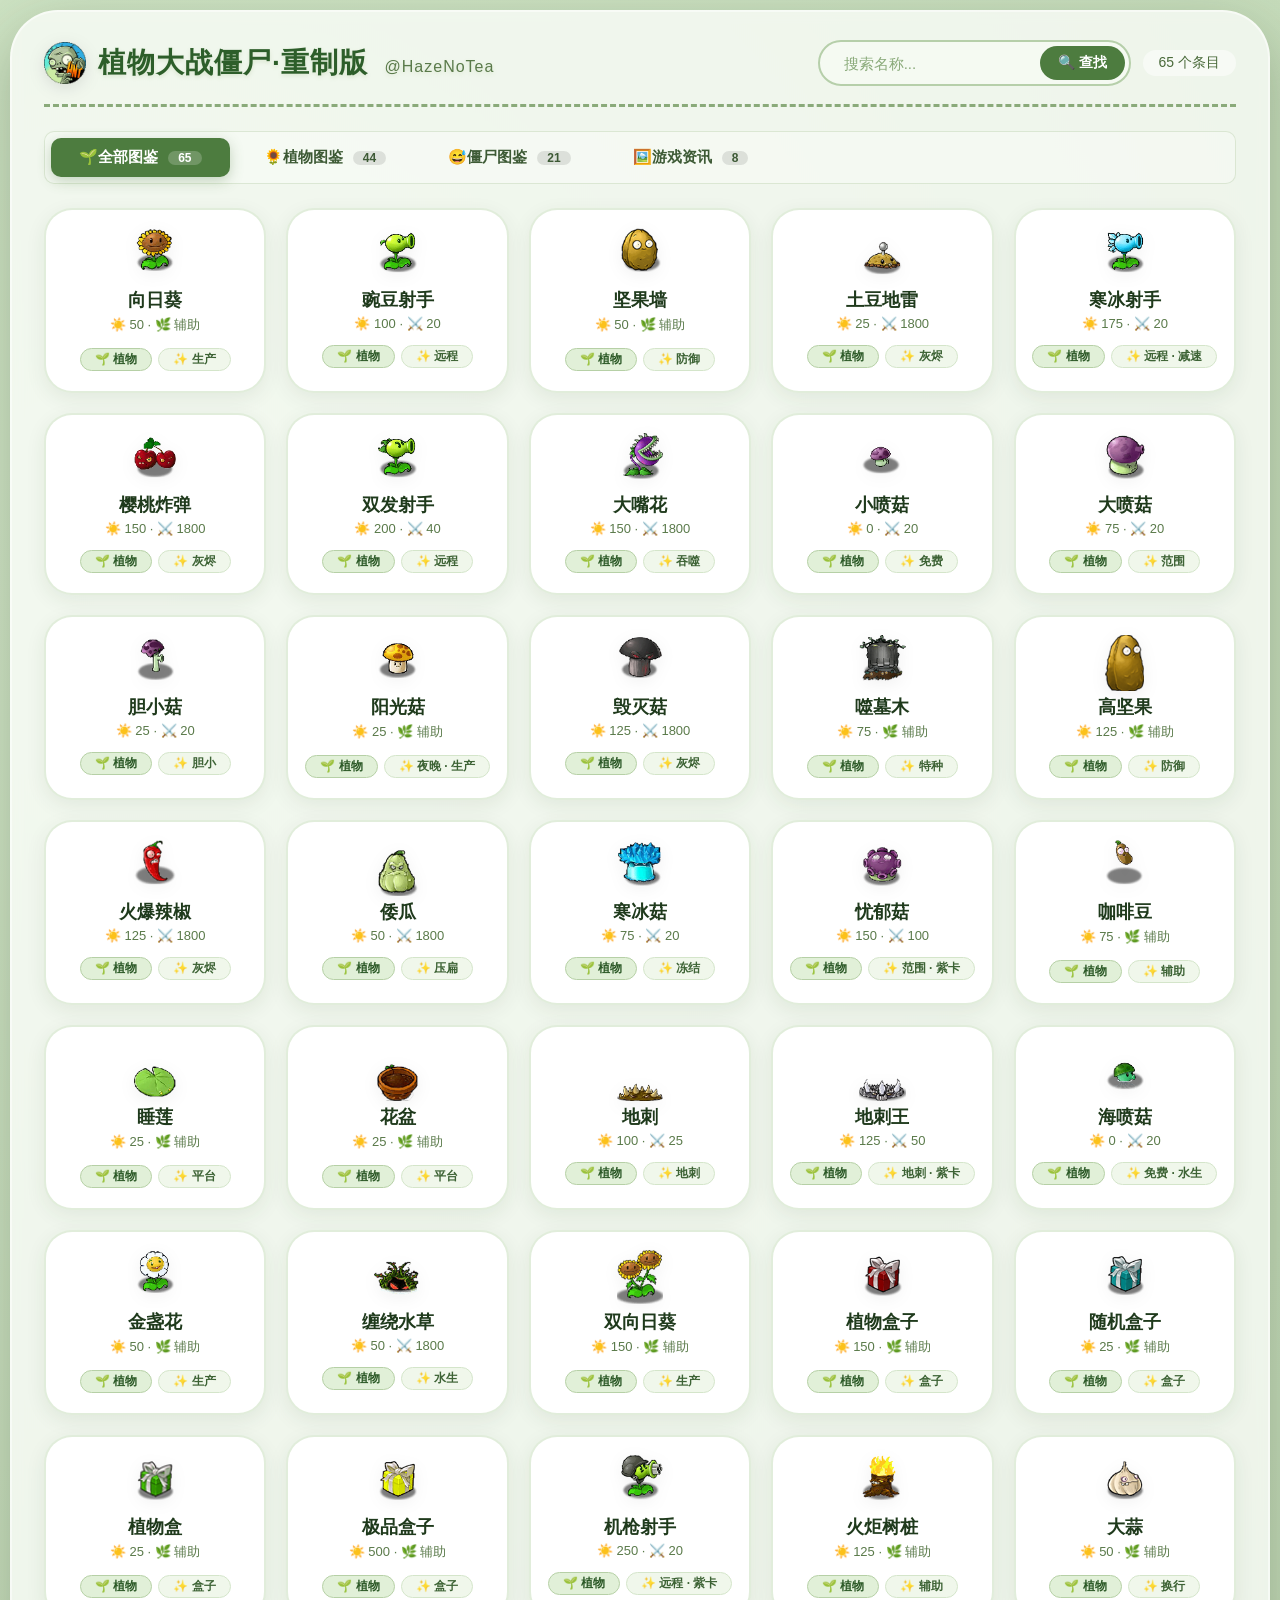
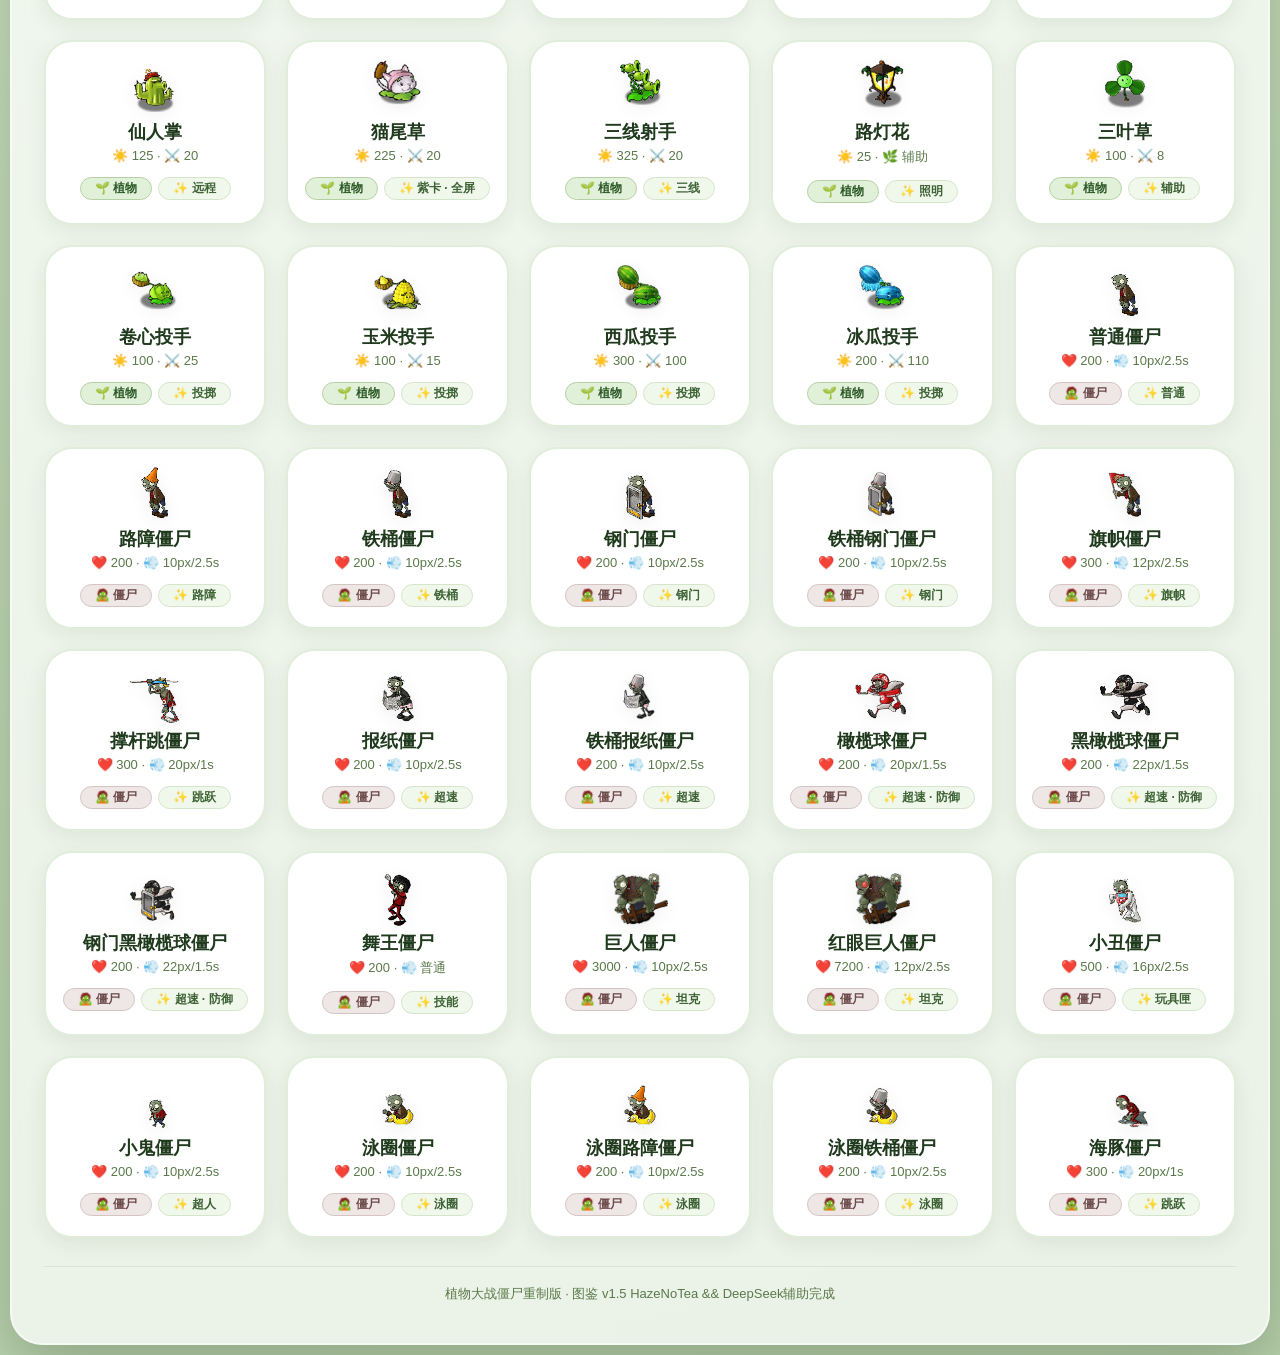
==== index.html @ 8ec79ff3 "Ver2.1 重制版v1.7.5全部僵尸以及植物" ====
<!DOCTYPE html>
<html lang="zh-CN">
<head>
    <meta charset="UTF-8" />
    <meta name="viewport" content="width=device-width, initial-scale=1.0" />
    <title>HNT植物大战僵尸</title>
    <link rel="icon" type="image/png" href="common/logo.png" />
    <style>
        /* ===== 全局重置 & 基础 ===== */
        * {
            margin: 0;
            padding: 0;
            box-sizing: border-box;
        }

        body {
            font-family: 'Segoe UI', 'PingFang SC', Roboto, 'Helvetica Neue', sans-serif;
            background: #e8f0e3;
            background-image: radial-gradient(circle at 10% 20%, #d4e8ca 0%, #b8d0ac 100%);
            min-height: 100vh;
            padding: 10px;
            color: #2d3e2a;
        }

        /* ===== 主容器 ===== */
        .app {
            max-width: 1300px;
            margin: 0 auto;
            background: rgba(255, 255, 255, 0.70);
            backdrop-filter: blur(6px);
            border-radius: 48px 48px 32px 32px;
            box-shadow: 0 20px 60px rgba(40, 60, 30, 0.30);
            padding: 28px 32px 40px;
            border: 2px solid rgba(255, 255, 255, 0.50);
            transition: all 0.2s;
        }

        /* ===== 头部 ===== */
        .header {
            display: flex;
            flex-wrap: wrap;
            align-items: center;
            justify-content: space-between;
            gap: 16px 20px;
            margin-bottom: 24px;
            padding-bottom: 18px;
            border-bottom: 3px dashed #8aaa7a;
        }

        .logo-area {
            display: flex;
            align-items: center;
            gap: 12px;
        }

        .logo-icon {
            width: 42px;
            height: 42px;
            object-fit: contain;
            vertical-align: middle;
            filter: drop-shadow(0 4px 8px rgba(0, 0, 0, 0.10));
        }

        .logo-text {
            font-size: 28px;
            font-weight: 800;
            color: #2d5e2a;
            letter-spacing: 1px;
            text-shadow: 0 2px 4px rgba(120, 160, 80, 0.20);
        }
        .logo-text small {
            font-weight: 400;
            font-size: 16px;
            color: #5a7a4a;
            margin-left: 8px;
        }

        .header-actions {
            display: flex;
            flex-wrap: wrap;
            align-items: center;
            gap: 12px;
        }

        /* ===== 搜索框 ===== */
        .search-box {
            display: flex;
            align-items: center;
            background: #f5faf2;
            border-radius: 40px;
            padding: 4px 4px 4px 18px;
            border: 2px solid #b6cfaa;
            transition: border 0.25s, box-shadow 0.25s;
        }
        .search-box:focus-within {
            border-color: #5f8b4b;
            box-shadow: 0 0 0 4px rgba(95, 139, 75, 0.15);
        }
        .search-box input {
            border: none;
            background: transparent;
            padding: 8px 6px;
            font-size: 15px;
            outline: none;
            min-width: 160px;
            color: #1f3a1c;
        }
        .search-box input::placeholder {
            color: #8aaa7a;
        }
        .search-box button {
            background: #4d7c3f;
            border: none;
            border-radius: 40px;
            padding: 8px 18px;
            color: #fff;
            font-weight: 600;
            font-size: 14px;
            cursor: pointer;
            transition: background 0.2s;
            display: flex;
            align-items: center;
            gap: 4px;
        }
        .search-box button:hover {
            background: #3a6430;
        }

        /* ===== 统计 ===== */
        .stats {
            font-size: 14px;
            color: #4a6a3a;
            background: rgba(255, 255, 255, 0.50);
            padding: 4px 16px;
            border-radius: 30px;
            font-weight: 500;
        }

        /* ===== 分类导航 ===== */
        .tabs {
            display: flex;
            flex-wrap: wrap;
            gap: 6px;
            margin-bottom: 24px;
            background: rgba(255, 255, 255, 0.30);
            padding: 6px;
            border-radius: 10px;
            border: 1px solid rgba(160, 190, 140, 0.30);
        }
        .tab-btn {
            padding: 10px 28px;
            border: none;
            border-radius: 10px;
            font-weight: 700;
            font-size: 15px;
            cursor: pointer;
            background: transparent;
            color: #3d5a35;
            transition: all 0.2s;
            flex: 0 1 auto;
        }
        .tab-btn:hover {
            background: rgba(77, 124, 63, 0.08);
        }
        .tab-btn.active {
            background: #4d7c3f;
            color: #fff;
            box-shadow: 0 4px 14px rgba(77, 124, 63, 0.30);
        }
        .tab-btn .badge {
            display: inline-block;
            background: rgba(0, 0, 0, 0.10);
            border-radius: 30px;
            padding: 0 10px;
            font-size: 12px;
            margin-left: 6px;
        }
        .tab-btn.active .badge {
            background: rgba(255, 255, 255, 0.20);
        }

        /* ===== 卡片网格 ===== */
        .grid {
            display: grid;
            grid-template-columns: repeat(auto-fill, minmax(200px, 1fr));
            gap: 20px;
            margin-top: 6px;
        }

        /* ===== 卡片 ===== */
        .card {
            background: #ffffff;
            border-radius: 28px;
            padding: 18px 16px 20px;
            box-shadow: 0 6px 20px rgba(40, 60, 30, 0.08);
            border: 2px solid rgba(180, 210, 165, 0.40);
            cursor: pointer;
            transition: all 0.25s cubic-bezier(0.22, 1, 0.36, 1);
            display: flex;
            flex-direction: column;
            align-items: center;
            text-align: center;
            position: relative;
            overflow: hidden;
        }
        .card::after {
            position: absolute;
            top: 0;
            left: 0;
        }
        .card:hover {
            transform: translateY(-6px) scale(1.01);
            box-shadow: 0 16px 40px rgba(40, 70, 30, 0.18);
            border-color: #8aaa7a;
        }
        .card:hover::after {
            opacity: 1;
        }

        .card-img {
            width: 56px;
            height: 56px;
            object-fit: contain;
            display: block;
            margin: 0 auto 4px;
            border-radius: 12px;
            filter: drop-shadow(0 4px 8px rgba(0, 0, 0, 0.06));
        }
        .card-emoji {
            font-size: 56px;
            line-height: 1.2;
            margin-bottom: 6px;
        }

        .card .name {
            font-size: 18px;
            font-weight: 700;
            color: #1f3a1c;
            margin-bottom: 4px;
        }
        .card .sub {
            font-size: 13px;
            color: #5a7a4a;
            font-weight: 500;
            margin-bottom: 10px;
        }
        .card .tags {
            display: flex;
            flex-wrap: wrap;
            gap: 6px;
            justify-content: center;
            margin-top: 4px;
        }
        .card .tag {
            background: #f0f7eb;
            border-radius: 30px;
            padding: 2px 14px;
            font-size: 12px;
            font-weight: 600;
            color: #3d6335;
            border: 1px solid #d4e5ca;
        }
        .card .tag.plant-tag {
            background: #e1f0d8;
            border-color: #b6d0a6;
            color: #2d5a28;
        }
        .card .tag.zombie-tag {
            background: #efe6e6;
            border-color: #d4c4c4;
            color: #6d4a4a;
        }

        /* ===== 帖子卡片（资讯列表） ===== */
        .post-card {
            background: #ffffff;
            border-radius: 20px;
            padding: 20px 24px;
            margin-bottom: 20px;
            box-shadow: 0 4px 16px rgba(40, 60, 30, 0.08);
            border: 1px solid #d4e5ca;
            transition: all 0.2s;
            cursor: pointer;
        }
        .post-card:hover {
            box-shadow: 0 8px 24px rgba(40, 60, 30, 0.15);
            transform: translateY(-2px);
        }
        .post-header {
            display: flex;
            justify-content: space-between;
            align-items: baseline;
            flex-wrap: wrap;
            gap: 8px 16px;
            margin-bottom: 10px;
        }
        .post-title {
            font-size: 20px;
            font-weight: 700;
            color: #1f3a1c;
            margin: 0;
        }
        .post-date {
            font-size: 14px;
            color: #5a7a4a;
            font-weight: 500;
        }
        .post-content {
            font-size: 15px;
            line-height: 1.6;
            color: #2d3e2a;
            margin-bottom: 12px;
        }
        .post-content a {
            color: #4d7c3f;
            text-decoration: underline;
        }
        .post-content a:hover {
            color: #3a6430;
        }
        .post-link {
            display: inline-block;
            margin-top: 6px;
            color: #4d7c3f;
            font-weight: 600;
            text-decoration: none;
        }
        .post-link:hover {
            text-decoration: underline;
        }

        /* ===== 模态框 ===== */
        .modal-overlay {
            position: fixed;
            top: 0;
            left: 0;
            width: 100%;
            height: 100%;
            background: rgba(20, 35, 15, 0.60);
            backdrop-filter: blur(6px);
            display: none;
            align-items: center;
            justify-content: center;
            z-index: 999;
            padding: 10px;
            animation: fadeIn 0.25s;
        }
        .modal-overlay.open {
            display: flex;
        }

        @keyframes fadeIn {
            from {
                opacity: 0;
                transform: scale(0.96);
            }
            to {
                opacity: 1;
                transform: scale(1);
            }
        }

        .modal {
            background: #ffffff;
            border-radius: 20px;
            max-width: 520px;
            width: 100%;
            padding: 32px 36px 40px;
            box-shadow: 0 40px 80px rgba(0, 0, 0, 0.40);
            position: relative;
            border: 2px solid rgba(255, 255, 255, 0.30);
            max-height: 90vh;
            overflow-y: auto;
        }
        .modal-close {
            position: absolute;
            top: 14px;
            right: 18px;
            background: none;
            border: none;
            font-size: 28px;
            cursor: pointer;
            color: #8aaa7a;
            transition: color 0.2s, transform 0.2s;
            line-height: 1;
            padding: 4px 8px;
            border-radius: 30px;
        }
        .modal-close:hover {
            color: #3a5a30;
            transform: rotate(90deg);
        }

        .modal-img {
            width: 80px;
            height: 80px;
            object-fit: contain;
            display: block;
            margin: 0 auto 4px;
            border-radius: 16px;
        }
        .modal-emoji {
            font-size: 80px;
            text-align: center;
            display: block;
            margin-bottom: 4px;
            filter: drop-shadow(0 8px 16px rgba(0, 0, 0, 0.06));
        }

        .modal .modal-name {
            font-size: 30px;
            font-weight: 800;
            text-align: center;
            color: #1f3a1c;
        }
        .modal .modal-type {
            text-align: center;
            font-size: 14px;
            font-weight: 600;
            color: #5a7a4a;
            margin-bottom: 16px;
            display: inline-block;
            padding: 2px 20px;
            border-radius: 30px;
            background: #f0f7eb;
            margin-left: auto;
            margin-right: auto;
        }
        .modal .modal-desc {
            font-size: 16px;
            line-height: 1.7;
            color: #2d4a28;
            background: #f6faf3;
            padding: 16px 20px;
            border-radius: 20px;
            margin: 12px 0 18px;
            border: 2px solid #8aaa7a;
        }
        .modal .props {
            display: grid;
            grid-template-columns: 1fr 1fr;
            gap: 10px 20px;
            margin-top: 8px;
        }
        .modal .prop-item {
            display: flex;
            justify-content: space-between;
            padding: 6px 0;
            border-bottom: 1px solid #f0f5ec;
            font-size: 15px;
        }
        .modal .prop-item .label {
            color: #5a7a4a;
            font-weight: 500;
        }
        .modal .prop-item .value {
            font-weight: 700;
            color: #1f3a1c;
        }
        .modal .prop-item .value.plant-val {
            color: #3a7a2a;
        }
        .modal .prop-item .value.zombie-val {
            color: #8a4a4a;
        }

        /* ===== 底部 ===== */
        .footer {
            margin-top: 28px;
            text-align: center;
            font-size: 13px;
            color: #5a7a4a;
            border-top: 1px solid rgba(160, 190, 140, 0.25);
            padding-top: 18px;
        }

        /* ===== 响应式 ===== */
        @media (max-width: 875px) {
            .app {
                padding: 10px 10px 10px;
                border-radius: 32px;
            }
            .logo-text {
                font-size: 22px;
            }
            .logo-text small {
                font-size: 13px;
            }
            .header {
                margin-bottom: 12px;
                flex-direction: column;
                align-items: stretch;
                gap: 12px;
            }
            .header-actions {
                flex-wrap: wrap;
                justify-content: stretch;
            }
            .header-actions .search-box {
                min-width: 140px;
            }
            .header-actions .search-box input {
                min-width: 80px;
                font-size: 14px;
            }
            .tabs {
                margin-bottom: 12px;
                border-radius: 12px;
                padding: 2px;
                gap: 4px;
            }
            .tab-btn {
                padding: 8px 14px;
                font-size: 13px;
                flex: 1;
                text-align: center;
            }
            .grid {
                grid-template-columns: repeat(auto-fill, minmax(150px, 1fr));
                gap: 14px;
            }
            .card .card-img {
                width: 44px;
                height: 44px;
            }
            .card .card-emoji {
                font-size: 44px;
            }
            .card .name {
                font-size: 16px;
            }
            .modal {
                padding: 15px 15px 15px;
                max-width: 100%;
                margin: 2px;
            }
            .modal .modal-img {
                width: 60px;
                height: 60px;
            }
            .modal .modal-emoji {
                font-size: 60px;
            }
            .modal .modal-name {
                font-size: 24px;
            }
            .modal .props {
                grid-template-columns: 1fr;
                gap: 4px;
            }
            .post-card {
                padding: 16px 18px;
            }
            .post-title {
                font-size: 18px;
            }
        }

        @media (max-width: 500px) {
            .logo-text {
                letter-spacing: 0px;
                font-size: 18px;
            }
            .logo-text small {
                font-size: 10px;
                margin-left: 2px;
            }
            .grid {
                grid-template-columns: 1fr 1fr;
                gap: 10px;
            }
            .card {
                padding: 12px 8px 14px;
                border-radius: 20px;
            }
            .card .card-img {
                width: 36px;
                height: 36px;
            }
            .card .card-emoji {
                font-size: 36px;
            }
            .card .name {
                font-size: 14px;
            }
            .card .sub {
                font-size: 11px;
            }
            .card .tag {
                font-size: 10px;
                padding: 1px 10px;
            }
            .tab-btn {
                font-size: 10px;
                padding: 4px 4px;
            }
            .search-box input {
                min-width: 60px;
                font-size: 13px;
            }
            .search-box button {
                padding: 6px 12px;
                font-size: 12px;
            }
            .post-card {
                padding: 14px 16px;
                margin-bottom: 10px;
            }
            .post-title {
                font-size: 16px;
            }
            .stats {
                display: none;
            }
        }

        /* ===== 滚动条美化 ===== */
        .modal::-webkit-scrollbar {
            width: 6px;
        }
        .modal::-webkit-scrollbar-track {
            background: #f0f7eb;
            border-radius: 10px;
        }
        .modal::-webkit-scrollbar-thumb {
            background: #b6cfaa;
            border-radius: 10px;
        }
        .modal::-webkit-scrollbar-thumb:hover {
            background: #8aaa7a;
        }

        /* ===== 提示消息 ===== */
        .toast {
            position: fixed;
            bottom: 30px;
            left: 50%;
            transform: translateX(-50%);
            background: #1f3a1c;
            color: #f0f7eb;
            padding: 12px 28px;
            border-radius: 40px;
            font-weight: 600;
            font-size: 15px;
            box-shadow: 0 10px 40px rgba(0, 0, 0, 0.25);
            z-index: 9999;
            opacity: 0;
            transition: opacity 0.3s, transform 0.3s;
            pointer-events: none;
            display: flex;
            align-items: center;
            gap: 10px;
        }
        .toast.show {
            opacity: 1;
            transform: translateX(-50%) translateY(0);
        }
        .toast.success {
            background: #2d5a28;
        }
        .toast.error {
            background: #7a3a3a;
        }
        .toast.info {
            background: #2d5a8a;
        }

        /* ===== 空状态 ===== */
        .empty-state {
            grid-column: 1 / -1;
            text-align: center;
            padding: 60px 20px;
            color: #4a6a3a;
        }
        .empty-state .big-emoji {
            font-size: 64px;
            display: block;
            margin-bottom: 16px;
        }
        .empty-state h3 {
            font-size: 22px;
            font-weight: 600;
        }
        .empty-state p {
            color: #6a8a5a;
            margin-top: 6px;
        }
    </style>
</head>
<body>

    <!-- ===== 提示 Toast ===== -->
    <div class="toast" id="toast"></div>

    <!-- ===== 主应用 ===== -->
    <div class="app" id="app">

        <!-- 头部 -->
        <header class="header">
            <div class="logo-area">
                <img src="common/logo.png" alt="Logo" class="logo-icon" />
                <span class="logo-text">植物大战僵尸·重制版 <small>@HazeNoTea</small></span>
            </div>
            <div class="header-actions">
                <div class="search-box">
                    <input type="text" id="searchInput" placeholder="搜索名称..." />
                    <button id="searchBtn">🔍 查找</button>
                </div>
                <span class="stats" id="statsCounter">0 个条目</span>
            </div>
        </header>

        <!-- 分类导航 -->
        <div class="tabs" id="tabsContainer">
            <button class="tab-btn active" data-filter="all">🌱全部图鉴 <span class="badge" id="countAll">0</span></button>
            <button class="tab-btn" data-filter="plant">🌻植物图鉴 <span class="badge" id="countPlant">0</span></button>
            <button class="tab-btn" data-filter="zombie">😅僵尸图鉴 <span class="badge" id="countZombie">0</span></button>
            <button class="tab-btn" data-filter="guide">🖼️游戏资讯 <span class="badge" id="gameGuide">0</span></button>
        </div>

        <!-- 卡片网格 -->
        <div class="grid" id="gridContainer"></div>

        <!-- 底部 -->
        <div class="footer">
            <span>植物大战僵尸重制版 · 图鉴 v1.5 HazeNoTea && DeepSeek辅助完成</span>
        </div>
    </div>

    <!-- ===== 模态框 ===== -->
    <div class="modal-overlay" id="modalOverlay">
        <div class="modal" id="modalContent">
            <button class="modal-close" id="modalCloseBtn">✕</button>
            <div id="modalIconContainer" style="text-align:center; margin-bottom:4px;"></div>
            <div class="modal-name" id="modalName">向日葵</div>
            <div style="text-align:center;"><span class="modal-type" id="modalType">🌱 植物</span></div>
            <div class="modal-desc" id="modalDesc">生产阳光，为你提供能量。</div>
            <div class="props" id="modalProps"></div>
        </div>
    </div>

    <script>
        // ================================================================
        // 1. 内置数据
        // ================================================================
        const DEFAULT_DATA = {
            // 植物图鉴区域
            plants: [
            {
                id: 'sunflower',
                name: '向日葵',
                emoji: '🌱',
                image: 'common/plant/向日葵.png',
                cost: 50,
                health: 300,
                damage: 0,
                range: '无',
                recharge: '6秒',
                special: '生产',
                description: '最基本的阳光生产植物，每20秒生产25阳光，为你提供能量，在夜晚，生产的效率减半：每40秒25阳光。'
            }, 
            {
                id: 'peashooter',
                name: '豌豆射手',
                emoji: '🌱',
                image: 'common/plant/豌豆射手.png',
                cost: 100,
                health: 300,
                damage: 20,
                range: '直线',
                recharge: '3秒',
                special: '远程',
                description: '最基础的攻击植物，向前方发射豌豆攻击僵尸，每3秒发射一颗豌豆，在第3.6秒击中僵尸，造成20点伤害。'
            }, 
            {
                id: 'wallnut',
                name: '坚果墙',
                emoji: '🌱',
                image: 'common/plant/坚果.png',
                cost: 50,
                health: 3600,
                damage: 0,
                range: '无',
                recharge: '30秒',
                special: '防御',
                description: '坚果墙拥有3600点生命值，可作为屏障阻挡僵尸前进。血量在3600（满血）时为健康状态，在2400时为破损状态，在1200时为重度破损状态。'
            }, 
            {
                id: 'potatomine',
                name: '土豆地雷',
                emoji: '🌱',
                image: 'common/plant/激活土豆地雷.png',
                cost: 25,
                health: 300,
                damage: 1800,
                range: '单格',
                recharge: '30秒',
                special: '灰烬',
                description: '土豆地雷需要准备15秒，出土后对本格僵尸造成1800点伤害。'
            }, 
            {
                id: 'snowpea',
                name: '寒冰射手',
                emoji: '🌱',
                image: 'common/plant/寒冰射手.png',
                cost: 175,
                health: 300,
                damage: 20,
                range: '直线',
                recharge: '3秒',
                special: '远程 · 减速',
                description: '每3秒发射一颗寒冰豌豆，在第3.6秒对僵尸造成20点伤害并给予10秒减速。'
            }, 
            {
                id: 'cherrybomb',
                name: '樱桃炸弹',
                emoji: '🌱',
                image: 'common/plant/樱桃炸弹.png',
                cost: 150,
                health: 300,
                damage: 1800,
                range: '3x3范围',
                recharge: '50秒',
                special: '灰烬',
                description: '放置2秒后，对 3x3 范围内的僵尸造成1800点伤害。'
            }, 
            {
                id: 'repeater',
                name: '双发射手',
                emoji: '🌱',
                image: 'common/plant/双发射手.png',
                cost: 200,
                health: 300,
                damage: 40,
                range: '直线',
                recharge: '3秒',
                special: '远程',
                description: '这是豌豆射手的大哥，可以发射两颗豌豆，每3秒发射一次，在第3.6秒对僵尸造成一次两颗豌豆的共计40点伤害。'
            }, 
            {
                id: 'chomper',
                name: '大嘴花',
                emoji: '🌱',
                image: 'common/plant/大嘴花.png',
                cost: 150,
                health: 300,
                damage: 1800,
                range: '近战',
                recharge: '8秒',
                special: '吞噬',
                description: '大嘴花一大口对前方僵尸造成1800伤害，需要42秒的消化时间。（与原版不同的是，面对巨人僵尸，原版只造成40伤害）'
            }, 
            {
                id: 'smallPuffShroom',
                name: '小喷菇',
                emoji: '🌱',
                image: 'common/plant/小喷菇.png',
                cost: 0,
                health: 300,
                damage: 20,
                range: '前方3格',
                recharge: '8秒',
                special: '免费',
                description: '在3格攻击范围内，每3秒发射一颗孢子，第3.6秒对僵尸造成20点伤害。（蘑菇白天会睡觉）'
            },
            {
                id: 'PuffShroom',
                name: '大喷菇',
                emoji: '🌱',
                image: 'common/plant/大喷菇.png',
                cost: 75,
                health: 300,
                damage: 20,
                range: '前方4格',
                recharge: '8秒',
                special: '范围',
                description: '在4格攻击范围内，每3秒发射一颗孢子群，第3.6秒对攻击范围内的所有僵尸造成20点伤害。（蘑菇白天会睡觉）'
            },
            {
                id: 'ScaredyShroom',
                name: '胆小菇',
                emoji: '🌱',
                image: 'common/plant/胆小菇.png',
                cost: 25,
                health: 300,
                damage: 20,
                range: '整行',
                recharge: '6秒',
                special: '胆小',
                description: '每3秒发射一颗孢子群，第3.6秒对攻击范围内的所有僵尸造成20点伤害。有僵尸靠近它的3x3范围内，就会胆小。（蘑菇白天会睡觉）'
            },
            {
                id: 'SunShroom',
                name: '阳光菇',
                emoji: '🌱',
                image: 'common/plant/大阳光菇.png',
                cost: 25,
                health: 300,
                damage: 0,
                range: '无',
                recharge: '8秒',
                special: '夜晚 · 生产',
                description: '种植后需要120秒长大，长大前每20秒15阳光，长大后每20秒25阳光。（蘑菇白天会睡觉）'
            },
            {
                id: 'DoomShroom',
                name: '毁灭菇',
                emoji: '🌱',
                image: 'common/plant/毁灭菇.png',
                cost: 125,
                health: 300,
                damage: 1800,
                range: '7x7范围',
                recharge: '50秒',
                special: '灰烬',
                description: '种植后2秒爆炸并留下坑洞，爆炸对7x7范围内僵尸造成1800点伤害。（蘑菇白天会睡觉）'
            },
            {
                id: 'TombWood',
                name: '噬墓木',
                emoji: '🌱',
                image: 'common/plant/噬墓木.png',
                cost: 75,
                health: 300,
                damage: 0,
                range: '无',
                recharge: '8秒',
                special: '特种',
                description: '只能种植在墓碑上，种植后需要8秒时间吞噬墓碑。原版名称是墓碑吞噬者，由于手环屏幕较小，5个字的名称可能溢出屏幕之外，所以就改了一下名字。'
            },
            {
                id: 'TallNut',
                name: '高坚果',
                emoji: '🌱',
                image: 'common/plant/高坚果.png',
                cost: 125,
                health: 7200,
                damage: 0,
                range: '无',
                recharge: '30秒',
                special: '防御',
                description: '高坚果拥有超高生命值，一般僵尸需要72秒才能吃掉它。分别在4800和2400血量时切换破损形态。可以阻挡海豚僵尸和撑杆跳僵尸跳过。'
            },
            {
                id: 'jalapeno',
                name: '火爆辣椒',
                emoji: '🌱',
                image: 'common/plant/火爆辣椒.png',
                cost: 125,
                health: 300,
                damage: 1800,
                range: '整行',
                recharge: '50秒',
                special: '灰烬',
                description: '种植2秒后爆炸，对一整行僵尸造成1800点伤害。'
            }, 
            {
                id: 'Squash',
                name: '倭瓜',
                emoji: '🌱',
                image: 'common/plant/倭瓜.png',
                cost: 50,
                health: 300,
                damage: 1800,
                range: '左右两边',
                recharge: '30秒',
                special: '压扁',
                description: '倭瓜可以压扁左边或者右边的僵尸。'
            },
            {
                id: 'IceShroom',
                name: '寒冰菇',
                emoji: '🌱',
                image: 'common/plant/寒冰菇.png',
                cost: 75,
                health: 300,
                damage: 20,
                range: '全屏',
                recharge: '50秒',
                special: '冻结',
                description: '对全屏僵尸施加4秒冻结，冻结后附加16秒减速。和原版一样，寒冰菇带有一颗豌豆的伤害。（这就是细节😏）（蘑菇白天会睡觉）'
            },
            {
                id: 'gloomShroom',
                name: '忧郁菇',
                emoji: '🌱',
                image: 'common/plant/忧郁菇.png',
                cost: 150,
                health: 300,
                damage: 100,
                range: '3x3范围',
                recharge: '50秒',
                special: '范围 · 紫卡',
                description: '每3秒向四周发射孢子群，对范围内的所有僵尸造成100点伤害。紫卡特性：需要种植在大喷菇上。（蘑菇白天会睡觉）'
            },
            {
                id: 'CoffeeBean',
                name: '咖啡豆',
                emoji: '🌱',
                image: 'common/plant/咖啡豆.png',
                cost: 75,
                health: 300,
                damage: 0,
                range: '无',
                recharge: '5秒',
                special: '辅助',
                description: '可以叫醒睡觉中的植物。'
            },
            {
                id: 'LilyPad',
                name: '睡莲',
                emoji: '🌱',
                image: 'common/plant/睡莲.png',
                cost: 25,
                health: 300,
                damage: 0,
                range: '无',
                recharge: '2秒',
                special: '平台',
                description: '可以将非水生植物种植在水面上。'
            },
            {
                id: 'Pot',
                name: '花盆',
                emoji: '🌱',
                image: 'common/plant/花盆.png',
                cost: 25,
                health: 300,
                damage: 0,
                range: '无',
                recharge: '2秒',
                special: '平台',
                description: '可以将植物种植在屋顶上。'
            },
            {
                id: 'SpikeWeed',
                name: '地刺',
                emoji: '🌱',
                image: 'common/plant/地刺.png',
                cost: 100,
                health: 300,
                damage: 25,
                range: '1格',
                recharge: '10秒',
                special: '地刺',
                description: '每3秒对上方的僵尸造成25点伤害。可以扎爆一次冰车僵尸的轮胎。'
            },
            {
                id: 'SpikeRocks',
                name: '地刺王',
                emoji: '🌱',
                image: 'common/plant/地刺王.png',
                cost: 125,
                health: 300,
                damage: 50,
                range: '1格',
                recharge: '50秒',
                special: '地刺 · 紫卡',
                description: '每3秒对上方的僵尸造成50点伤害。可以多次扎爆冰车僵尸的轮胎。紫卡特性：需要种在地刺上。'
            },
            {
                id: 'SeaShroom',
                name: '海喷菇',
                emoji: '🌱',
                image: 'common/plant/海喷菇.png',
                cost: 0,
                health: 300,
                damage: 20,
                range: '前方3格',
                recharge: '8秒',
                special: '免费 · 水生',
                description: '相当于水上的小喷菇，免费，是前期的好帮手。'
            },
            {
                id: 'MariGold',
                name: '金盏花',
                emoji: '🌱',
                image: 'common/plant/金盏花.png',
                cost: 50,
                health: 300,
                damage: 0,
                range: '无',
                recharge: '30秒',
                special: '生产',
                description: '每24秒生产一枚钱币，20%为金币，80%为银币。'
            },
            {
                id: 'TangleKelp',
                name: '缠绕水草',
                emoji: '🌱',
                image: 'common/plant/缠绕水草.png',
                cost: 50,
                health: 300,
                damage: 1800,
                range: '左右两边',
                recharge: '30秒',
                special: '水生',
                description: '将左边或者右边的僵尸拖下水。'
            },
            {
                id: 'TwinSunFlower',
                name: '双向日葵',
                emoji: '🌱',
                image: 'common/plant/双向日葵.png',
                cost: 150,
                health: 300,
                damage: 0,
                range: '无',
                recharge: '90秒',
                special: '生产',
                description: '每24秒生产50阳光，晚上效率减半，每48秒50阳光。紫卡特性：需要种在向日葵上。'
            },
            {
                id: 'PlantBox',
                name: '植物盒子',
                emoji: '🌱',
                image: 'common/plant/植物盒子.png',
                cost: 150,
                health: 300,
                damage: 0,
                range: '无',
                recharge: '5秒',
                special: '盒子',
                description: '随机生成一株植物。'
            },
            {
                id: 'RandomBox',
                name: '随机盒子',
                emoji: '🌱',
                image: 'common/plant/随机盒子.png',
                cost: 25,
                health: 300,
                damage: 0,
                range: '无',
                recharge: '3秒',
                special: '盒子',
                description: '随机生成一株植物或僵尸。在正常关卡中，有70%概率是僵尸，在随机盒子类关卡中，有70%为植物。'
            },
            {
                id: 'PlantCase',
                name: '植物盒',
                emoji: '🌱',
                image: 'common/plant/植物盒.png',
                cost: 25,
                health: 300,
                damage: 0,
                range: '无',
                recharge: '20秒',
                special: '盒子',
                description: '本盒子只在我是植物模式中存在。随机生成一株特定植物。'
            },
            {
                id: 'GoodPlantBox',
                name: '极品盒子',
                emoji: '🌱',
                image: 'common/plant/极品盒子.png',
                cost: 500,
                health: 300,
                damage: 0,
                range: '无',
                recharge: '60秒',
                special: '盒子',
                description: '只会生成紫卡植物，使用此盒子可以在草地上种出猫尾草。（同样可以在一些不能种植的地方种出植物，如在花盆上种出地刺王）'
            },
            {
                id: 'GatlingPea',
                name: '机枪射手',
                emoji: '🌱',
                image: 'common/plant/机枪射手.png',
                cost: 250,
                health: 300,
                damage: 20,
                range: '直线',
                recharge: '50秒',
                special: '远程 · 紫卡',
                description: '机枪射手连续发射四颗豌豆，是强大的火力单位。每3秒发射4颗豌豆，在第3.6秒造成80点伤害。'
            },
            {
                id: 'TorchWood',
                name: '火炬树桩',
                emoji: '🌱',
                image: 'common/plant/火炬树桩.png',
                cost: 125,
                health: 300,
                damage: 0,
                range: '后方',
                recharge: '8秒',
                special: '辅助',
                description: '点燃后方豌豆类植物的豌豆，使其每颗豌豆的伤害翻倍。'
            }, 
            {
                id: 'Garlic',
                name: '大蒜',
                emoji: '🌱',
                image: 'common/plant/大蒜.png',
                cost: 50,
                health: 600,
                damage: 0,
                range: '无',
                recharge: '8秒',
                special: '换行',
                description: '大蒜的味道非常刺激，僵尸都受不了它。使吃到它的僵尸换行。每掉200血量切换一次破损状态。'
            }, 
            {
                id: 'cactus',
                name: '仙人掌',
                emoji: '🌱',
                image: 'common/plant/仙人掌.png',
                cost: 125,
                health: 300,
                damage: 20,
                range: '直线',
                recharge: '中等',
                special: '远程',
                description: '仙人掌的尖刺可以扎破气球僵尸的气球。每3秒发射一颗尖刺，第3.6秒对僵尸造成20点伤害。（还未加入重制版）'
            }, {
                id: 'catTail',
                name: '猫尾草',
                emoji: '🌱',
                image: 'common/plant/猫尾草.png',
                cost: 225,
                health: 300,
                damage: 20,
                range: '全屏追踪',
                recharge: '50秒',
                special: '紫卡 · 全屏',
                description: '每3秒发射一颗追踪子弹，在第3.6秒对离家最近的僵尸造成20点伤害。'
            },
            {
                id: 'ThreePeaShooter',
                name: '三线射手',
                emoji: '🌱',
                image: 'common/plant/三线射手.png',
                cost: 325,
                health: 300,
                damage: 20,
                range: '三行',
                recharge: '8秒',
                special: '三线',
                description: '三行内有僵尸时，每3秒发射一颗子弹，在第3.6秒对僵尸造成20点伤害。'
            },
            {
                id: 'Plantern',
                name: '路灯花',
                emoji: '🌱',
                image: 'common/plant/路灯花.png',
                cost: 25,
                health: 300,
                damage: 0,
                range: '无',
                recharge: '8秒',
                special: '照明',
                description: '在迷雾关卡中为你照亮迷雾区域。'
            },
            {
                id: 'Blover',
                name: '三叶草',
                emoji: '🌱',
                image: 'common/plant/三叶草.png',
                cost: 100,
                health: 300,
                damage: 8,
                range: '无',
                recharge: '8秒',
                special: '辅助',
                description: '可以吹散迷雾24秒，并吹跑气球僵尸。'
            },
            {
                id: 'CabbagePult',
                name: '卷心投手',
                emoji: '🌱',
                image: 'common/plant/卷心投手.png',
                cost: 100,
                health: 300,
                damage: 25,
                range: '抛物线',
                recharge: '8秒',
                special: '投掷',
                description: '在第3.9秒投掷子弹，第4.5秒击中僵尸并造成25点伤害。'
            },
            {
                id: 'KernelPult',
                name: '玉米投手',
                emoji: '🌱',
                image: 'common/plant/玉米投手.png',
                cost: 100,
                health: 300,
                damage: 15,
                range: '抛物线',
                recharge: '8秒',
                special: '投掷',
                description: '在第3.9秒投掷子弹，第4.5秒击中僵尸并造成伤害。有30%几率投出黄油。玉米粒对僵尸造成10点伤害，黄油对僵尸造成50点伤害并冻结僵尸5秒。'
            },
            {
                id: 'MelonPult',
                name: '西瓜投手',
                emoji: '🌱',
                image: 'common/plant/西瓜投手.png',
                cost: 300,
                health: 300,
                damage: 100,
                range: '抛物线',
                recharge: '8秒',
                special: '投掷',
                description: '在第3.9秒投掷子弹，第4.5秒击中僵尸并造成100点伤害。'
            },
            {
                id: 'WinterMelonPult',
                name: '冰瓜投手',
                emoji: '🌱',
                image: 'common/plant/冰瓜投手.png',
                cost: 200,
                health: 300,
                damage: 110,
                range: '抛物线',
                recharge: '8秒',
                special: '投掷',
                description: '在第3.9秒投掷子弹，第4.5秒击中僵尸并造成110点伤害，并提供10秒减速。'
            },
            ],
            // 僵尸图鉴区域
            zombies: [
            {
                id: 'normal',
                name: '普通僵尸',
                emoji: '🌱',
                image: 'common/zombie/普通僵尸moving.png',
                health: 200,
                speed: '10px/2.5s',
                damage: 100,
                special: '普通',
                description: '最基础的僵尸。移动速度是每2.5秒向前移动10个像素，攻击伤害是每秒100点伤害。'
            }, 
            {
                id: 'cone',
                name: '路障僵尸',
                emoji: '🌱',
                image: 'common/zombie/路障僵尸moving.png',
                health: 200,
                speed: '10px/2.5s',
                damage: 100,
                special: '路障',
                description: '路障僵尸头上的路障提供额外防御，更耐打。路障提供共计420点第一类防御值，每140点切换破损状态。'
            }, 
            {
                id: 'bucket',
                name: '铁桶僵尸',
                emoji: '🌱',
                image: 'common/zombie/铁桶僵尸moving.png',
                health: 200,
                speed: '10px/2.5s',
                damage: 100,
                special: '铁桶',
                description: '铁桶僵尸防御较高，是前期的棘手敌人。铁桶提供共计1200点第一类防御值，每400点切换破损状态。'
            }, 
            {
                id: 'door',
                name: '钢门僵尸',
                emoji: '🌱',
                image: 'common/zombie/钢门僵尸moving.png',
                health: 200,
                speed: '10px/2.5s',
                damage: 100,
                special: '钢门',
                description: '钢门提供共计1200点第二类防御值，每400点切换破损状态，第二类防具免疫寒冰子弹的减速。'
            },
            {
                id: 'bucketdoor',
                name: '铁桶钢门僵尸',
                emoji: '🌱',
                image: 'common/zombie/铁桶钢门僵尸.png',
                health: 200,
                speed: '10px/2.5s',
                damage: 100,
                special: '钢门',
                description: '铁桶提供共计1200点第一类防御值，每400点切换破损状态。钢门提供共计1200点第二类防御值，每400点切换破损状态，第二类防具免疫寒冰子弹的减速。'
            },
            {
                id: 'flag',
                name: '旗帜僵尸',
                emoji: '🌱',
                image: 'common/zombie/旗帜僵尸moving.png',
                health: 300,
                speed: '12px/2.5s',
                damage: 100,
                special: '旗帜',
                description: '每次僵尸来袭都走在最前面的僵尸。与原版不同的是，它相比于普通僵尸更加耐打，且移动速度略微快于普通僵尸。'
            }, 
            {
                id: 'pole',
                name: '撑杆跳僵尸',
                emoji: '🌱',
                image: 'common/zombie/撑杆跳僵尸moving.png',
                health: 300,
                speed: '20px/1s',
                damage: 100,
                special: '跳跃',
                description: '撑杆跳僵尸可跳过第一个障碍物，突破防线，前期非常棘手。相比于原版，这个版本的撑杆跳僵尸血量更厚，在跳跃前速度更快。跳跃前移动速度为20像素每1秒，跳跃后移动速度为12像素每2.5秒。跳跃可以被高坚果所阻挡。'
            }, 
            {
                id: 'newspaper',
                name: '报纸僵尸',
                emoji: '🌱',
                image: 'common/zombie/报纸僵尸moving.png',
                health: 200,
                speed: '10px/2.5s',
                damage: 100,
                special: '超速',
                description: '读报僵尸被攻击后会愤怒，速度大幅提升（10像素每2.5秒 → 20像素每1.5秒）。报纸提供共计180点第二类防御值，每60点切换破损状态。'
            }, 
            {
                id: 'bucketnewspaper',
                name: '铁桶报纸僵尸',
                emoji: '🌱',
                image: 'common/zombie/铁桶报纸僵尸.png',
                health: 200,
                speed: '10px/2.5s',
                damage: 100,
                special: '超速',
                description: '读报僵尸被攻击后会愤怒，速度大幅提升（10像素每2.5秒 → 20像素每1.5秒）。铁桶提供共计1200点第一类防御值，每400点切换破损状态。报纸提供共计180点第二类防御值，每60点切换破损状态。'
            }, 
            {
                id: 'football',
                name: '橄榄球僵尸',
                emoji: '🌱',
                image: 'common/zombie/橄榄球僵尸moving.png',
                health: 200,
                speed: '20px/1.5s',
                damage: 100,
                special: '超速 · 防御',
                description: '橄榄球僵尸速度极快，且防御较高，能迅速突破防线。橄榄头盔提供共计1560点第一类防御值，每520点切换破损状态。'
            }, 
            {
                id: 'blackfootball',
                name: '黑橄榄球僵尸',
                emoji: '🌱',
                image: 'common/zombie/黑橄榄僵尸moving.png',
                health: 200,
                speed: '22px/1.5s',
                damage: 150,
                special: '超速 · 防御',
                description: '橄榄球僵尸Pro，橄榄头盔提供共计3360点第一类防御值，每1120点切换破损状态。'
            }, 
            {
                id: 'blackdoorfootball',
                name: '钢门黑橄榄球僵尸',
                emoji: '🌱',
                image: 'common/zombie/钢门黑橄榄球僵尸.png',
                health: 200,
                speed: '22px/1.5s',
                damage: 150,
                special: '超速 · 防御',
                description: '橄榄球僵尸ProMax，橄榄头盔提供共计3360点第一类防御值，每1120点切换破损状态。钢门提供共计1200点第二类防御值，每400点切换破损状态，第二类防具免疫寒冰子弹的减速。'
            }, 
            {
                id: 'dancer',
                name: '舞王僵尸',
                emoji: '🌱',
                image: 'common/zombie/舞王僵尸moving.png',
                health: 200,
                speed: '普通',
                damage: 50,
                special: '技能',
                description: '舞王僵尸会召唤其他僵尸一起进攻。（还未加入重制版）'
            }, 
            {
                id: 'giant',
                name: '巨人僵尸',
                emoji: '🌱',
                image: 'common/zombie/巨人僵尸moving.png',
                health: 3000,
                speed: '10px/2.5s',
                damage: 9999,
                special: '坦克',
                description: '巨人僵尸拥有极高的生命值和破坏力，需集中火力攻击。在半血时扔出小鬼僵尸，并变成受伤形态。'
            },
            {
                id: 'redeyesgiant',
                name: '红眼巨人僵尸',
                emoji: '🌱',
                image: 'common/zombie/红眼巨人moving.png',
                health: 7200,
                speed: '12px/2.5s',
                damage: 9999,
                special: '坦克',
                description: '巨人僵尸Pro，3600血量时变回白眼，1800血量时投掷小鬼僵尸并切换受伤状态。'
            },
            {
                id: 'jackinbox',
                name: '小丑僵尸',
                emoji: '🌱',
                image: 'common/zombie/小丑僵尸moving.png',
                health: 500,
                speed: '16px/2.5s',
                damage: 100,
                special: '玩具匣',
                description: '玩具匣每5秒检测一次爆炸，每次有0.1概率引爆，若走到最后一格，则100%引爆。可以使用磁力菇吸取玩具匣。'
            },
            {
                id: 'imp',
                name: '小鬼僵尸',
                emoji: '🌱',
                image: 'common/zombie/小鬼僵尸moving.png',
                health: 200,
                speed: '10px/2.5s',
                damage: 100,
                special: '超人',
                description: '小鬼僵尸一般不会自己上场，而是被巨人僵尸扔出去。'
            },
            {
                id: 'duckytube',
                name: '泳圈僵尸',
                emoji: '🌱',
                image: 'common/zombie/泳圈僵尸moving.png',
                health: 200,
                speed: '10px/2.5s',
                damage: 100,
                special: '泳圈',
                description: '鸭子泳圈提供了浮力，使僵尸能够在水面移动。'
            },
            {
                id: 'duckytubeCone',
                name: '泳圈路障僵尸',
                emoji: '🌱',
                image: 'common/zombie/泳圈路障僵尸moving.png',
                health: 200,
                speed: '10px/2.5s',
                damage: 100,
                special: '泳圈',
                description: '鸭子泳圈提供了浮力，使僵尸能够在水面移动。路障提供共计420点第一类防御值，每140点切换破损状态。'
            },
            {
                id: 'duckytubeBucket',
                name: '泳圈铁桶僵尸',
                emoji: '🌱',
                image: 'common/zombie/泳圈铁桶僵尸moving.png',
                health: 200,
                speed: '10px/2.5s',
                damage: 100,
                special: '泳圈',
                description: '鸭子泳圈提供了浮力，使僵尸能够在水面移动。铁桶提供共计1200点第一类防御值，每400点切换破损状态。'
            },
            {
                id: 'DolphinRiderZombie',
                name: '海豚僵尸',
                emoji: '🌱',
                image: 'common/zombie/海豚僵尸移动.png',
                health: 300,
                speed: '20px/1s',
                damage: 100,
                special: '跳跃',
                description: '可跳过第一个障碍物，突破防线。相比于原版，本版本血量更厚，在跳跃前速度更快。跳跃前移动速度为20像素每1秒，跳跃后移动速度为12像素每2.5秒。跳跃可以被高坚果所阻挡。'
            },
        ],
        // 咨询帖子区域
        guides: 
        [
            {
                id: 'guide1',
                title: '僵尸移动速度计算',
                date: '2026-08-10',
                content: `
                    <p>僵尸移动速度单位是px/s，即像素每秒，如10px/2.5s的意思就是每2.5秒，僵尸向前移动10个像素。游戏内一个格子的宽度为55像素。</p>
                `,
                link: ''
            },
		    {
                id: 'guide2',
                title: '如何选择合适版本？',
                date: '2026-07-24',
                content: `
                    <p>共计3个版本，分别是正常版、兼容版、重制版，建议看完本帖子再去下面选择各版本的链接</p>
                    <p><a href="post/如何选择合适的版本.html" target="_blank">点击查看如何选择合适的版本</a></p>
                `,
                link: 'post/如何选择合适的版本.html'
            },
            {
                id: 'guide3',
                title: '各版本的链接',
                date: '2026-03-10',
                content: `
                    <p>这是植物大战僵尸各版本的米坛社区链接：<a href="https://www.bandbbs.cn/resources/7132/" target="_blank">重制版链接</a>、
				    <a href="https://www.bandbbs.cn/resources/5969/" target="_blank">米环9兼容版链接</a>、
				    <a href="https://www.bandbbs.cn/resources/5701/" target="_blank">米环9pro兼容版链接</a>、
				    <a href="https://www.bandbbs.cn/resources/5629/" target="_blank">正常版链接</a></p>
                `,
                link: ''
            },
		    {
                id: 'guide4',
                title: '赞助作者',
                date: '2026-03-17',
                content: `
                    <p>游戏制作不易，觉得好玩可以赞助一下作者😍</p>
                    <p><a href="https://ifdian.net/a/HazeNoTea" target="_blank">爱发电链接</a>`,
                link: ''
            },
            {
                id: 'guide5',
                title: '游戏QQ群聊',
                date: '2026-05-10',
                content: `
                    <p>0号群:1060211457（经常满）</p>
                    <p>1号群:1101713503</p>
                    <p>进群答案：表盘自定义工具、AstroBox、米坛社区、爱发电（任选一个，意思相近即可）</p>
                `,
                link: ''
            },
            {
                id: 'guide6',
                title: '作者的B站',
                date: '2026-08-15',
                content: `
                    <p>来B站支持作者</p>
                `,
                link: 'https://space.bilibili.com/364345419'
            },
            {
                id: 'guide7',
                title: '僵尸生成配置工具',
                date: '2026-07-10',
                content: `
                    <p>作者自用的关卡僵尸生成配置工具</p>
                    <p>作者制作关卡用的，一般人没什么用</p>
                `,
                link: 'tools/僵尸配置器.html'
            },
            {
                id: 'guide8',
                title: '免责声明',
                date: '2026-03-10',
                content: `
                    <p>本游戏的版权声明...</p>
                    <p>点击阅读原文查看</p>
                `,
                link: 'post/免责声明.html'
            },
        ]
        };

        // ================================================================
        // 2. 状态
        // ================================================================
        let allData = null;
        let currentFilter = 'all';
        let searchQuery = '';

        // DOM 引用
        const grid = document.getElementById('gridContainer');
        const searchInput = document.getElementById('searchInput');
        const searchBtn = document.getElementById('searchBtn');
        const statsCounter = document.getElementById('statsCounter');
        const tabsContainer = document.getElementById('tabsContainer');
        const modalOverlay = document.getElementById('modalOverlay');
        const modalCloseBtn = document.getElementById('modalCloseBtn');
        const modalIconContainer = document.getElementById('modalIconContainer');
        const modalName = document.getElementById('modalName');
        const modalType = document.getElementById('modalType');
        const modalDesc = document.getElementById('modalDesc');
        const modalProps = document.getElementById('modalProps');
        const toast = document.getElementById('toast');
        const countAll = document.getElementById('countAll');
        const countPlant = document.getElementById('countPlant');
        const countZombie = document.getElementById('countZombie');
        const countGuide = document.getElementById('gameGuide');

        // ================================================================
        // 3. 工具函数
        // ================================================================
        function showToast(message, type = 'info', duration = 3000) {
            toast.textContent = message;
            toast.className = 'toast ' + type + ' show';
            clearTimeout(toast._timer);
            toast._timer = setTimeout(() => { toast.classList.remove('show'); }, duration);
        }

        function getTypeLabel(type) {
            if (type === 'plant') return '🌱 植物';
            if (type === 'zombie') return '🧟 僵尸';
            return '📰 资讯';
        }

        function getTagClass(type) {
            return type === 'plant' ? 'plant-tag' : 'zombie-tag';
        }

        function flattenData(data) {
            if (!data) return [];
            const plants = (data.plants || []).map(item => ({ ...item, type: 'plant' }));
            const zombies = (data.zombies || []).map(item => ({ ...item, type: 'zombie' }));
            const guides = (data.guides || []).map(item => ({ ...item, type: 'guide' }));
            return [...plants, ...zombies, ...guides];
        }

        function filterItems(items, filter, query) {
    let result = items;
    if (filter === 'all') {
        result = result.filter(i => i.type === 'plant' || i.type === 'zombie');
    } else if (filter === 'plant') {
        result = result.filter(i => i.type === 'plant');
    } else if (filter === 'zombie') {
        result = result.filter(i => i.type === 'zombie');
    } else if (filter === 'guide') {
        result = result.filter(i => i.type === 'guide');
    }

    if (query.trim()) {
        const q = query.trim().toLowerCase();
        result = result.filter(i => {
            if (i.type === 'guide') {
                const title = (i.title || '').toLowerCase();
                const div = document.createElement('div');
                div.innerHTML = i.content || '';
                const textContent = div.textContent || '';
                return title.includes(q) || textContent.toLowerCase().includes(q);
            }
            return (i.name || '').toLowerCase().includes(q) ||
                   (i.special || '').toLowerCase().includes(q) ||
                   (i.description || '').toLowerCase().includes(q);
        });
    }
    return result;
}

        function renderCardIcon(item) {
            if (item.image && item.image.trim() !== '') {
                return `<img src="${item.image}" alt="${item.name}" class="card-img" onerror="this.style.display='none'; this.parentNode.innerHTML='<span class=\\'card-emoji\\'>${item.emoji || '🌿'}</span>';">`;
            } else {
                return `<span class="card-emoji">${item.emoji || '🌿'}</span>`;
            }
        }

        // ================================================================
        // 4. 模态框（通用，支持 guide）
        // ================================================================
        function openModal(item, type) {
            if (type === 'guide') {
                // 资讯专用模态框
                modalIconContainer.innerHTML = ''; // 无图标
                modalName.textContent = item.title;
                modalType.textContent = `📅 ${item.date}`;
                modalType.style.background = '#f0f7eb';
                modalDesc.innerHTML = item.content || '暂无内容';
                modalDesc.style.borderLeftColor = '#8aaa7a';
                let linkHtml = '';
                if (item.link) {
                    linkHtml = `<div style="margin-top:16px;text-align:center;">
                        <a href="${item.link}" target="_blank" class="btn" style="background:#4d7c3f;color:#fff;padding:10px 24px;border-radius:40px;text-decoration:none;display:inline-block;">🔗 阅读原文</a>
                    </div>`;
                }
                modalProps.innerHTML = linkHtml;
                modalOverlay.classList.add('open');
                document.body.style.overflow = 'hidden';
                return;
            }

            // 植物 / 僵尸 原有逻辑
            const isPlant = type === 'plant';
            if (item.image && item.image.trim() !== '') {
                modalIconContainer.innerHTML =
                    `<img src="${item.image}" alt="${item.name}" class="modal-img" onerror="this.style.display='none'; this.parentNode.innerHTML='<span class=\\'modal-emoji\\'>${item.emoji || '🌿'}</span>';">`;
            } else {
                modalIconContainer.innerHTML = `<span class="modal-emoji">${item.emoji || '🌿'}</span>`;
            }

            modalName.textContent = item.name;
            modalType.textContent = getTypeLabel(type);
            modalType.style.background = isPlant ? '#e1f0d8' : '#efe6e6';
            modalDesc.textContent = item.description || '暂无描述';
            modalDesc.style.borderLeftColor = '#8aaa7a';

            let propsHtml = '';
            if (isPlant) {
                const fields = [
                    ['☀️ 阳光消耗', item.cost],
                    ['❤️ 生命值', item.health],
                    ['⚔️ 伤害', item.damage],
                    ['📏 攻击范围', item.range || '无'],
                    ['⏱️ 冷却速度', item.recharge || '中等'],
                    ['✨ 能力', item.special || '无']
                ];
                fields.forEach(([label, value]) => {
                    propsHtml +=
                        `<div class="prop-item"><span class="label">${label}</span><span class="value plant-val">${value}</span></div>`;
                });
            } else {
                const fields = [
                    ['❤️ 生命值', item.health],
                    ['💨 速度', item.speed || '普通'],
                    ['⚔️ 伤害', item.damage || 50],
                    ['✨ 能力', item.special || '无']
                ];
                fields.forEach(([label, value]) => {
                    propsHtml +=
                        `<div class="prop-item"><span class="label">${label}</span><span class="value zombie-val">${value}</span></div>`;
                });
            }
            modalProps.innerHTML = propsHtml;

            modalOverlay.classList.add('open');
            document.body.style.overflow = 'hidden';
        }

        function closeModal() {
            modalOverlay.classList.remove('open');
            document.body.style.overflow = '';
        }

        modalOverlay.addEventListener('click', (e) => { if (e.target === modalOverlay) closeModal(); });
        modalCloseBtn.addEventListener('click', closeModal);
        document.addEventListener('keydown', (e) => { if (e.key === 'Escape') closeModal(); });

        // ================================================================
        // 5. 渲染
        // ================================================================
        function render() {
            if (!allData) {
                grid.innerHTML = `<div class="empty-state"><span class="big-emoji">📂</span><h3>数据加载失败</h3><p>请刷新页面重试</p></div>`;
                statsCounter.textContent = '0 个条目';
                countAll.textContent = '0';
                countPlant.textContent = '0';
                countZombie.textContent = '0';
                countGuide.textContent = '0';
                return;
            }

            const flat = flattenData(allData);
            const filtered = filterItems(flat, currentFilter, searchQuery);

            // 更新统计
            statsCounter.textContent = filtered.length + ' 个条目';
            const allItems = flat.filter(i => i.type === 'plant' || i.type === 'zombie');  // 只统计植物+僵尸
            const plantItems = flat.filter(i => i.type === 'plant');
            const zombieItems = flat.filter(i => i.type === 'zombie');
            const guideItems = flat.filter(i => i.type === 'guide');
            countAll.textContent = allItems.length;
            countPlant.textContent = plantItems.length;
            countZombie.textContent = zombieItems.length;
            countGuide.textContent = guideItems.length;

            // 激活 tab
            document.querySelectorAll('.tab-btn').forEach(btn => {
                btn.classList.toggle('active', btn.dataset.filter === currentFilter);
            });

            if (filtered.length === 0) {
                grid.innerHTML = `
                    <div class="empty-state">
                        <span class="big-emoji">🔍</span>
                        <h3>没有找到匹配的条目</h3>
                        <p>试试调整搜索关键词或切换分类</p>
                    </div>
                `;
                return;
            }

            // ---- 根据类型渲染 ----
            if (currentFilter === 'guide') {
                // 渲染帖子列表
                grid.style.display = 'block'; // 改为 block 以便帖子上下排列
                grid.innerHTML = filtered.map(item => `
                    <div class="post-card" data-id="${item.id}" data-type="guide">
                        <div class="post-header">
                            <h3 class="post-title">${item.title}</h3>
                            <span class="post-date">📅 ${item.date}</span>
                        </div>
                        <div class="post-content">${item.content}</div>
                        ${item.link ? `<a href="${item.link}" target="_blank" class="post-link">🔗 阅读原文</a>` : ''}
                    </div>
                `).join('');

                // 绑定点击事件（点击整个卡片打开详情）
                grid.querySelectorAll('.post-card').forEach(card => {
                    card.addEventListener('click', (e) => {
                        // 如果点击的是内部的链接，不触发卡片点击，避免冲突
                        if (e.target.tagName === 'A') return;
                        const id = card.dataset.id;
                        const item = allData.guides.find(d => d.id === id);
                        if (item) openModal(item, 'guide');
                    });
                });
            } else {
                // 渲染卡片网格（植物 / 僵尸）
                grid.style.display = 'grid';
                grid.innerHTML = filtered.map(item => {
                    const tagLabel = item.type === 'plant' ? '🌱 植物' : '🧟 僵尸';
                    const tagClass = getTagClass(item.type);
                    const costOrHealth = item.type === 'plant' ? `☀️ ${item.cost}` : `❤️ ${item.health}`;
                    const extra = item.type === 'plant' ? (item.damage > 0 ? `⚔️ ${item.damage}` : '🌿 辅助') :
                        `💨 ${item.speed}`;
                    return `
                        <div class="card" data-id="${item.id}" data-type="${item.type}">
                            ${renderCardIcon(item)}
                            <div class="name">${item.name}</div>
                            <div class="sub">${costOrHealth} · ${extra}</div>
                            <div class="tags">
                                <span class="tag ${tagClass}">${tagLabel}</span>
                                ${item.special ? `<span class="tag">✨ ${item.special}</span>` : ''}
                            </div>
                        </div>
                    `;
                }).join('');

                // 绑定卡片点击
                grid.querySelectorAll('.card').forEach(card => {
                    card.addEventListener('click', () => {
                        const id = card.dataset.id;
                        const type = card.dataset.type;
                        const dataArray = type === 'plant' ? allData.plants : allData.zombies;
                        const item = dataArray.find(d => d.id === id);
                        if (item) openModal(item, type);
                    });
                });
            }
        }

        // ================================================================
        // 6. 初始化数据
        // ================================================================
        function initData() {
            allData = {
                plants: DEFAULT_DATA.plants.map(p => ({ ...p })),
                zombies: DEFAULT_DATA.zombies.map(z => ({ ...z })),
                guides: DEFAULT_DATA.guides.map(g => ({ ...g }))
            };
            render();
            showToast('✅ 数据加载成功', 'success', 2000);
        }

        // ================================================================
        // 7. 事件绑定
        // ================================================================
        tabsContainer.addEventListener('click', (e) => {
            const btn = e.target.closest('.tab-btn');
            if (!btn) return;
            const filter = btn.dataset.filter;
            if (filter === currentFilter) return;
            currentFilter = filter;
            render();
        });

        function doSearch() {
            searchQuery = searchInput.value;
            render();
        }
        searchBtn.addEventListener('click', doSearch);
        searchInput.addEventListener('keydown', (e) => { if (e.key === 'Enter') doSearch(); });
        searchInput.addEventListener('input', () => {
            clearTimeout(searchInput._timer);
            searchInput._timer = setTimeout(doSearch, 300);
        });

        // ================================================================
        // 8. 启动
        // ================================================================
        document.addEventListener('DOMContentLoaded', function() {
            initData();
            console.log('🌱 植物大战僵尸图鉴已启动（内置数据）');
        });
    </script>
</body>
</html>
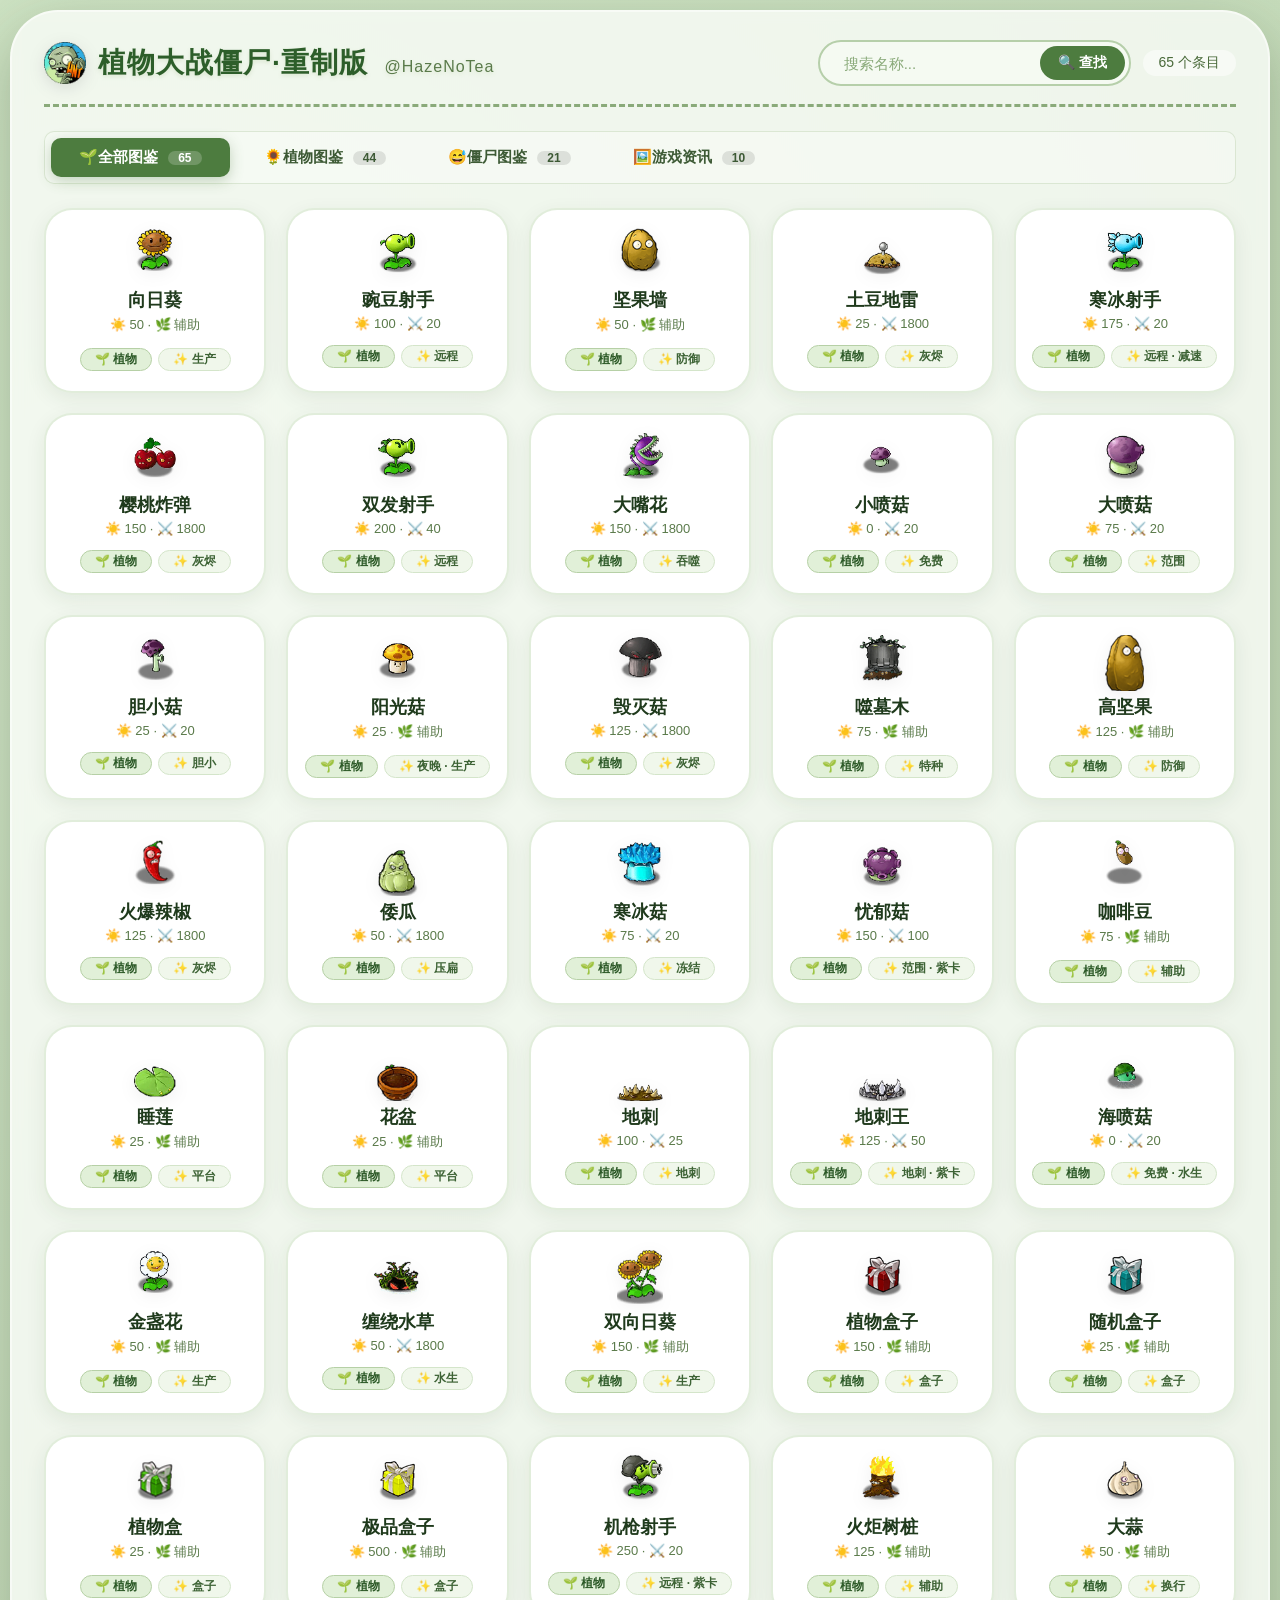
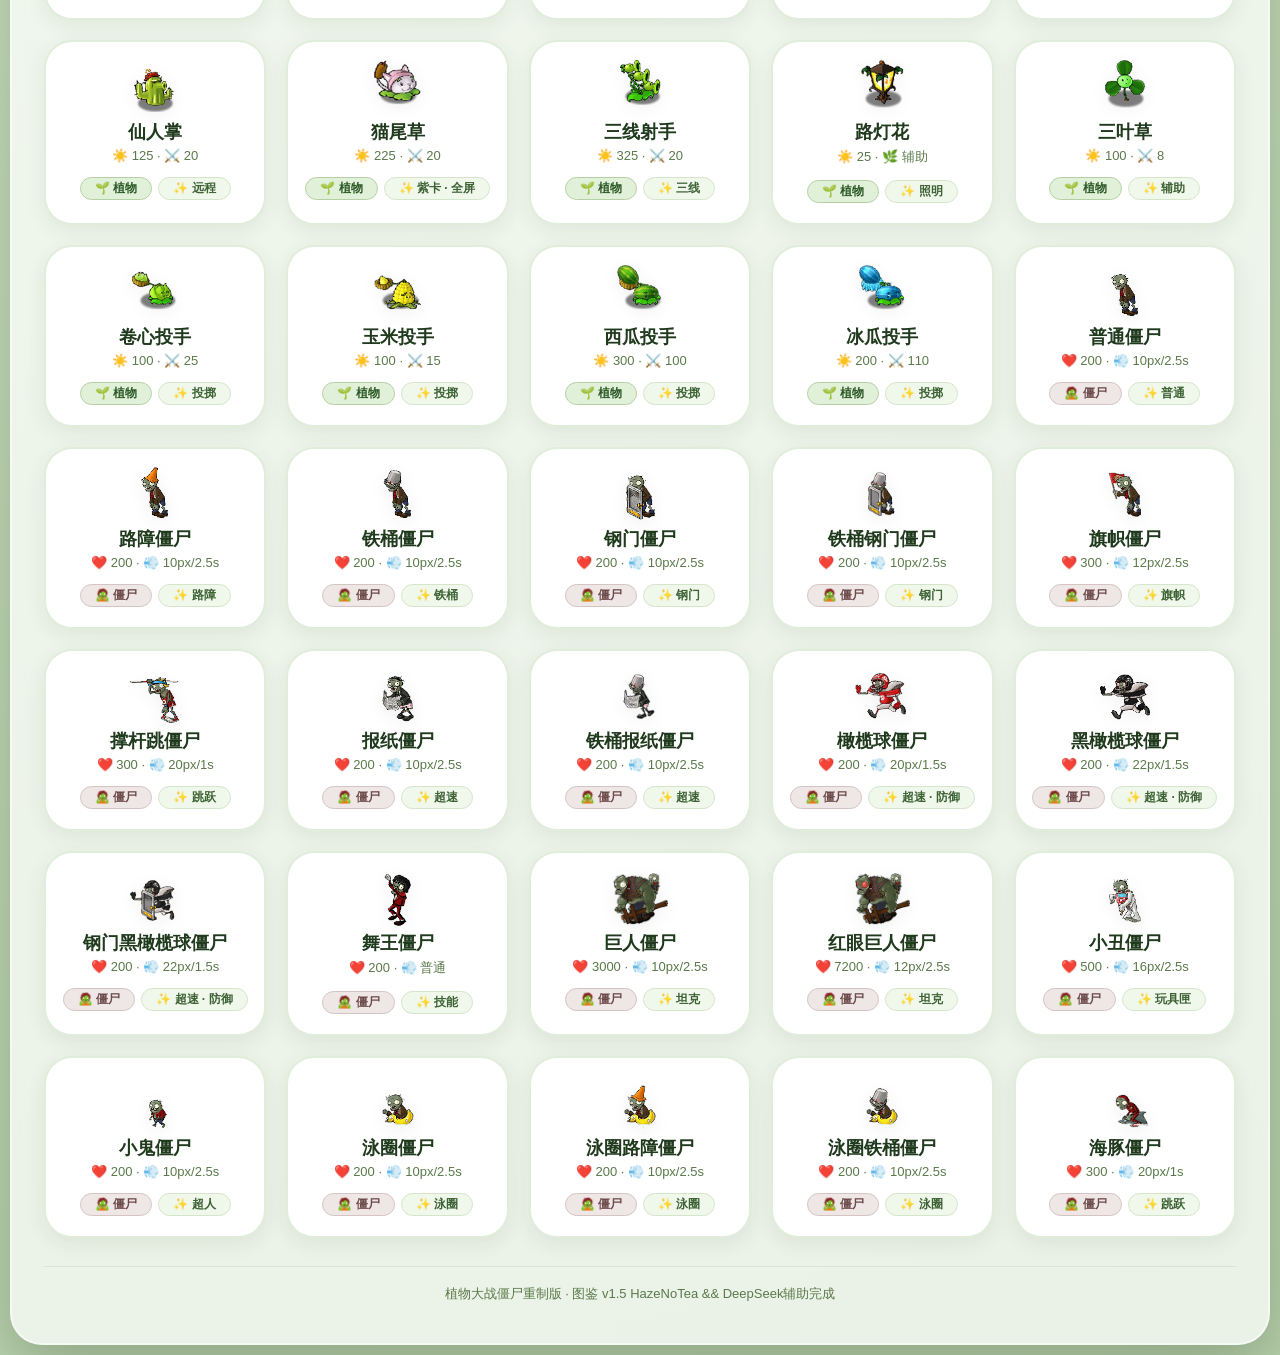
==== commit cdd10bee: "Ver3 新增激活系统" ====
--- a/index.html
+++ b/index.html
@@ -1557,6 +1557,24 @@
         [
             {
                 id: 'guide1',
+                title: '激活教程',
+                date: '2026-09-20',
+                content: `
+                    <p>激活之前最好看一下</p>
+                `,
+                link: 'post/activateGuide.html'
+            },
+            {
+                id: 'guide2',
+                title: '游戏激活',
+                date: '2026-09-20',
+                content: `
+                    <p>激活完整游戏，包含我是僵尸以及后续所有收费内容。</p>
+                `,
+                link: 'tools/activate.html?game=com.hazenotea.pvz.watch'
+            },
+            {
+                id: 'guide3',
                 title: '僵尸移动速度计算',
                 date: '2026-08-10',
                 content: `
@@ -1565,7 +1583,7 @@
                 link: ''
             },
 		    {
-                id: 'guide2',
+                id: 'guide4',
                 title: '如何选择合适版本？',
                 date: '2026-07-24',
                 content: `
@@ -1575,7 +1593,7 @@
                 link: 'post/如何选择合适的版本.html'
             },
             {
-                id: 'guide3',
+                id: 'guide5',
                 title: '各版本的链接',
                 date: '2026-03-10',
                 content: `
@@ -1587,7 +1605,7 @@
                 link: ''
             },
 		    {
-                id: 'guide4',
+                id: 'guide6',
                 title: '赞助作者',
                 date: '2026-03-17',
                 content: `
@@ -1596,7 +1614,7 @@
                 link: ''
             },
             {
-                id: 'guide5',
+                id: 'guide7',
                 title: '游戏QQ群聊',
                 date: '2026-05-10',
                 content: `
@@ -1607,7 +1625,7 @@
                 link: ''
             },
             {
-                id: 'guide6',
+                id: 'guide8',
                 title: '作者的B站',
                 date: '2026-08-15',
                 content: `
@@ -1616,7 +1634,7 @@
                 link: 'https://space.bilibili.com/364345419'
             },
             {
-                id: 'guide7',
+                id: 'guide9',
                 title: '僵尸生成配置工具',
                 date: '2026-07-10',
                 content: `
@@ -1626,7 +1644,7 @@
                 link: 'tools/僵尸配置器.html'
             },
             {
-                id: 'guide8',
+                id: 'guide10',
                 title: '免责声明',
                 date: '2026-03-10',
                 content: `
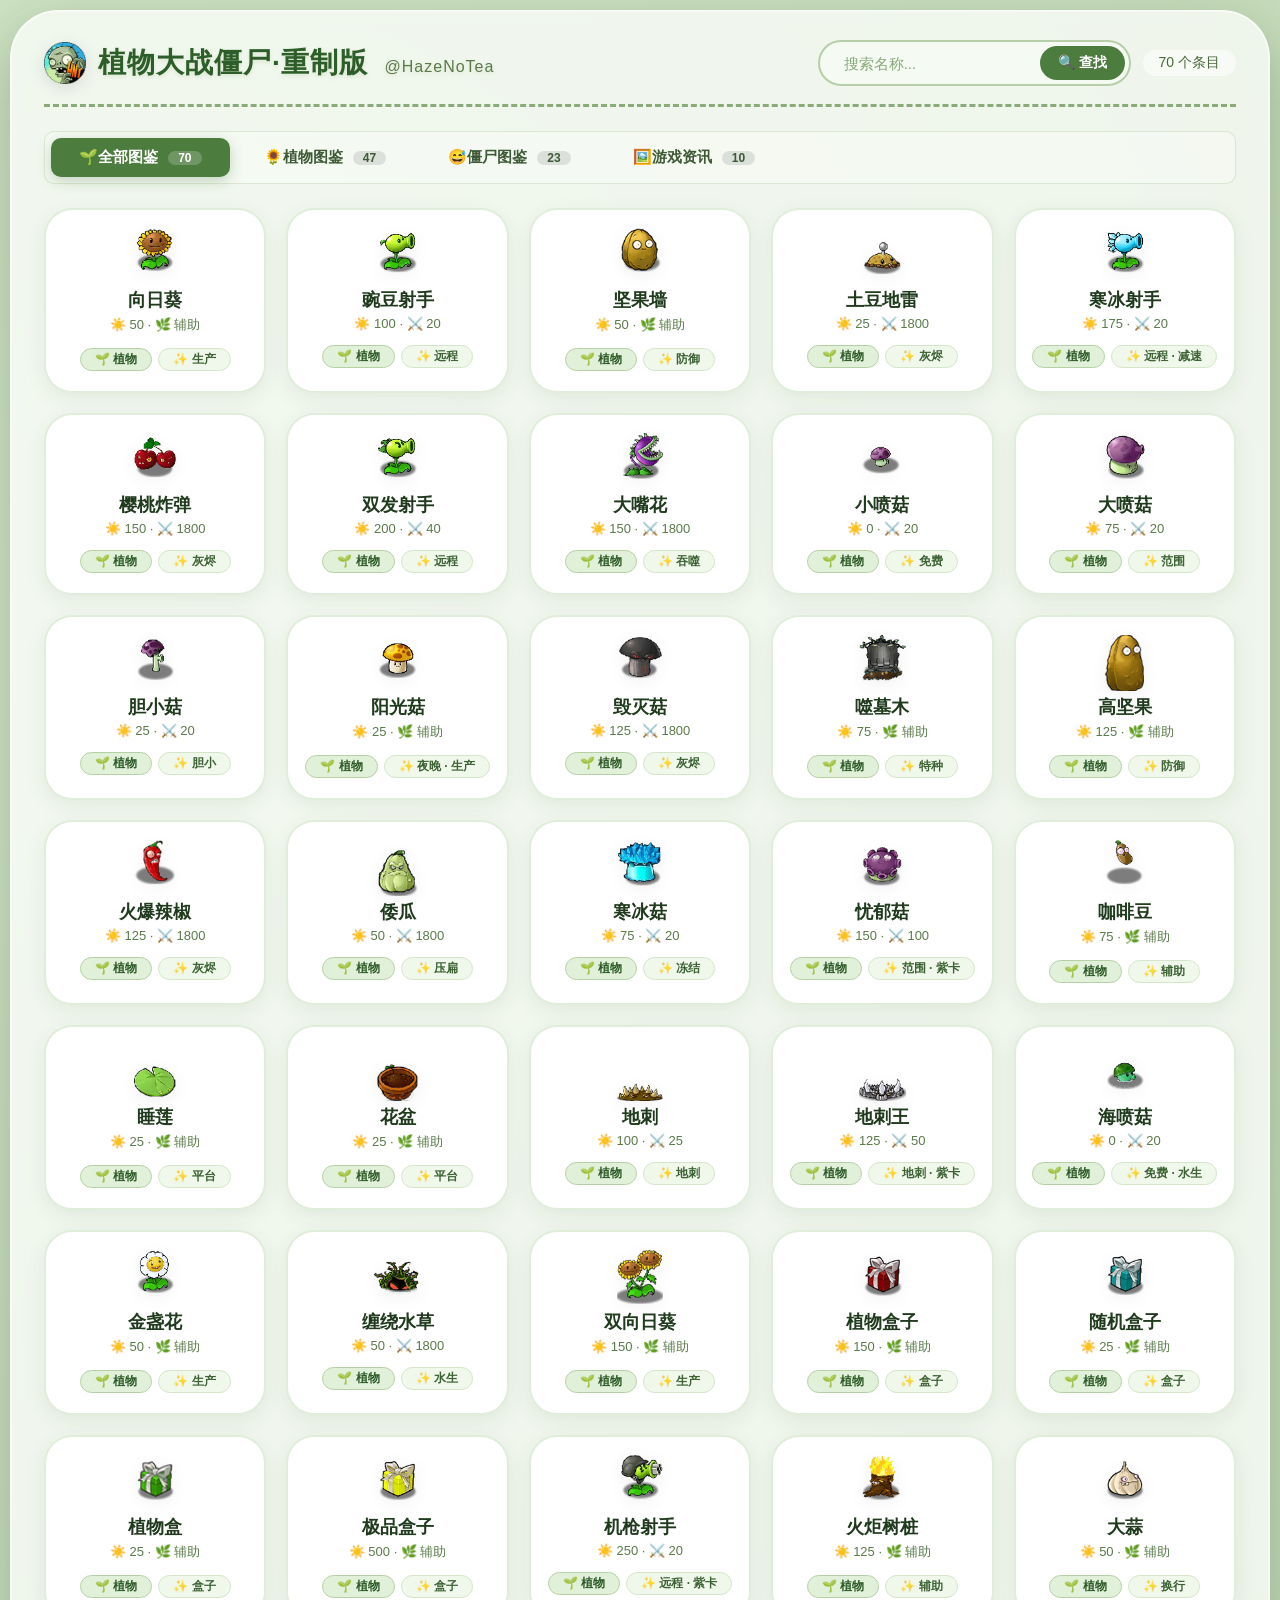
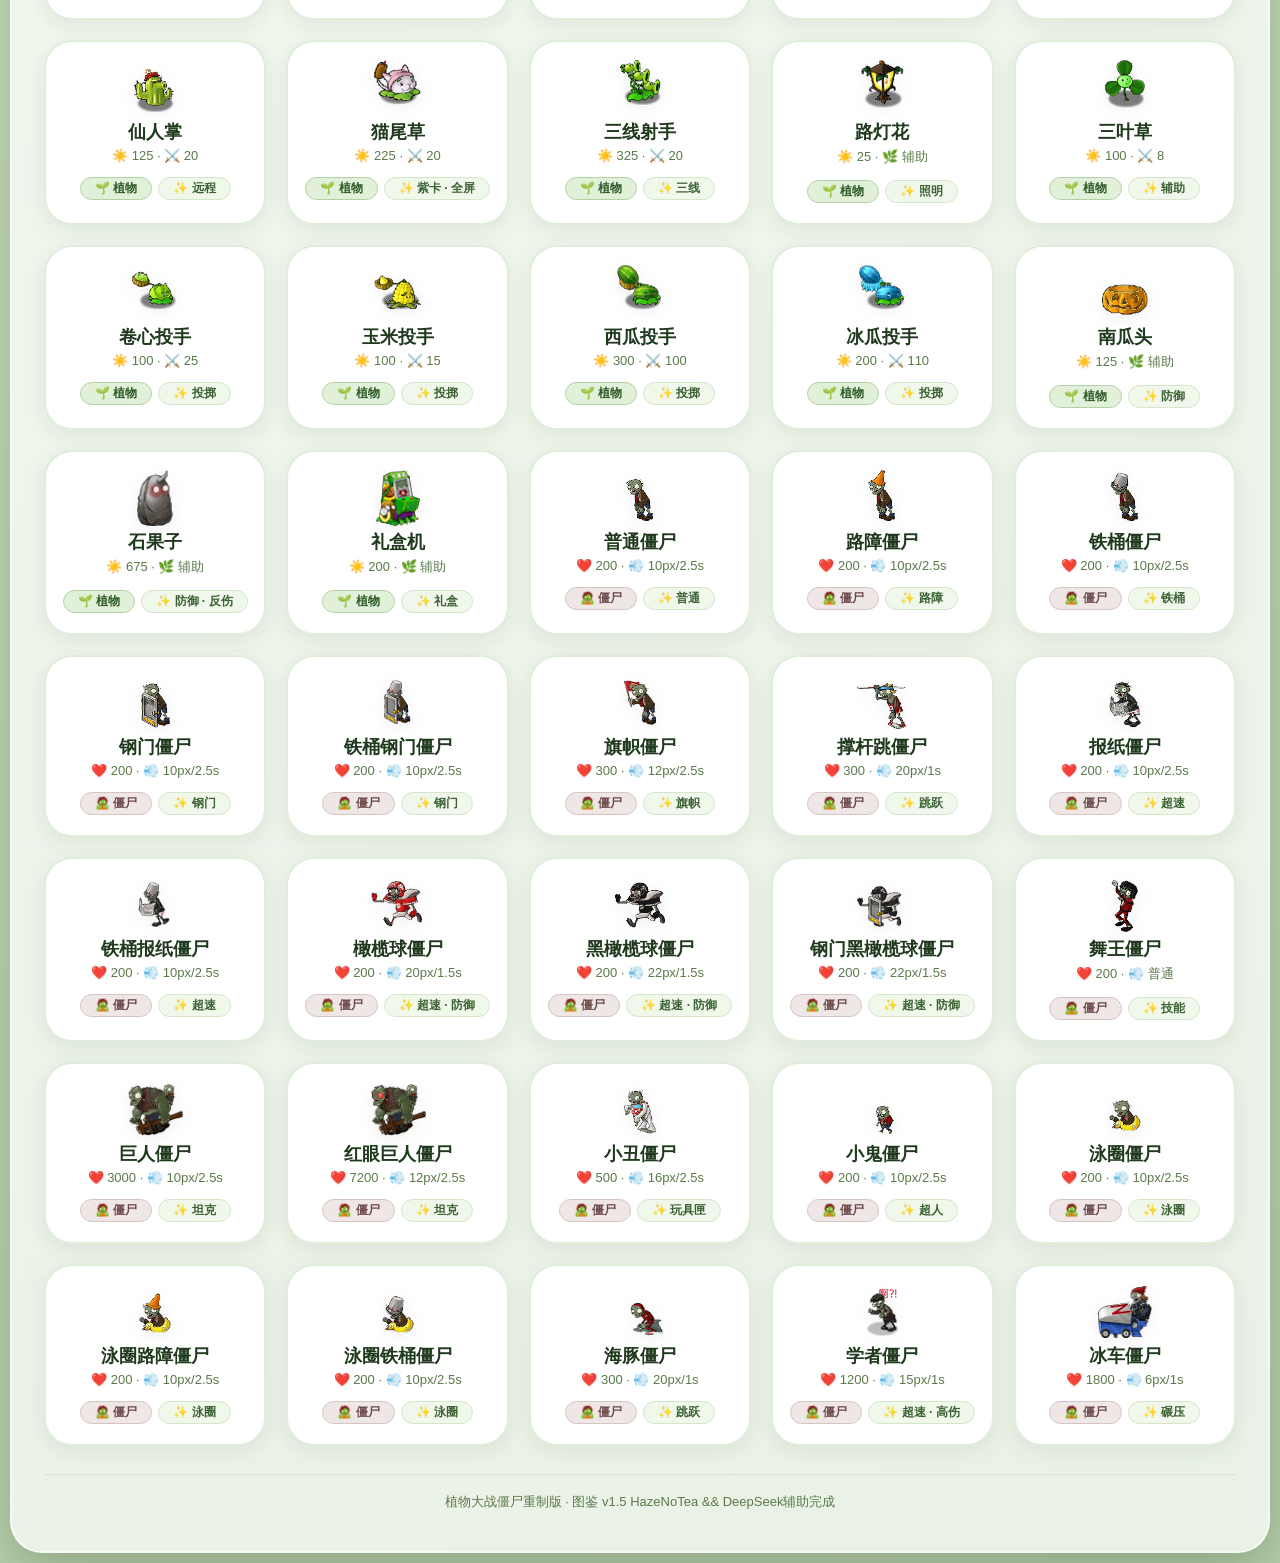
==== commit 3ca82bc2: "Ver3.1 新增石果子、南瓜头、礼盒机、冰车僵尸、学者僵尸" ====
--- a/index.html
+++ b/index.html
@@ -1317,6 +1317,45 @@
                 special: '投掷',
                 description: '在第3.9秒投掷子弹，第4.5秒击中僵尸并造成110点伤害，并提供10秒减速。'
             },
+            {
+                id: 'pumpkin',
+                name: '南瓜头',
+                emoji: '🌱',
+                image: 'common/plant/南瓜头.png',
+                cost: 125,
+                health: 3600,
+                damage: 0,
+                range: '无',
+                recharge: '30秒',
+                special: '防御',
+                description: '可以套在植物上提供3600点南瓜头值。在重制版，一次性植物会炸飞南瓜头。'
+            },
+            {
+                id: 'stoneTallNut',
+                name: '石果子',
+                emoji: '🌱',
+                image: 'common/plant/stoneTallNut.png',
+                cost: 675,
+                health: 14400,
+                damage: 0,
+                range: '无',
+                recharge: '80秒',
+                special: '防御 · 反伤',
+                description: '源自贴吧，对啃食的首位僵尸造成伤害，反伤倍率0.5（受到的伤害*0.5），紫卡植物，需要种植在高坚果上'
+            },
+            {
+                id: 'boxMachine',
+                name: '礼盒机',
+                emoji: '🌱',
+                image: 'common/plant/boxMachine.png',
+                cost: 200,
+                health: 2000,
+                damage: 0,
+                range: '无',
+                recharge: '5秒',
+                special: '礼盒',
+                description: '每50秒扣除3颗银币并生成一个礼盒（植物盒子60%、植物盒25%、随机盒子12%、极品盒子3%），没有银币时不生产'
+            },
             ],
             // 僵尸图鉴区域
             zombies: [
@@ -1550,6 +1589,28 @@
                 damage: 100,
                 special: '跳跃',
                 description: '可跳过第一个障碍物，突破防线。相比于原版，本版本血量更厚，在跳跃前速度更快。跳跃前移动速度为20像素每1秒，跳跃后移动速度为12像素每2.5秒。跳跃可以被高坚果所阻挡。'
+            },
+            {
+                id: 'scholarZombie',
+                name: '学者僵尸',
+                emoji: '🌱',
+                image: 'common/zombie/scholarZombieShock.png',
+                health: 1200,
+                speed: '15px/1s',
+                damage: 200,
+                special: '超速 · 高伤',
+                description: '源自95版二爷，贴图使用融合版贴图，第二类防具书本提供总计600点防御，每200点切换破损状态，书本掉落后暴走，速度提升到35px/1s，伤害达到200hp/0.5s'
+            },
+            {
+                id: 'zomboni',
+                name: '冰车僵尸',
+                emoji: '🌱',
+                image: 'common/zombie/冰车僵尸moving.png',
+                health: 1800,
+                speed: '6px/1s',
+                damage: 9999,
+                special: '碾压',
+                description: '移动时碾压植物并生成冰道，冰道无法种植植物，需要120s消失，或使用火爆辣椒清除'
             },
         ],
         // 咨询帖子区域
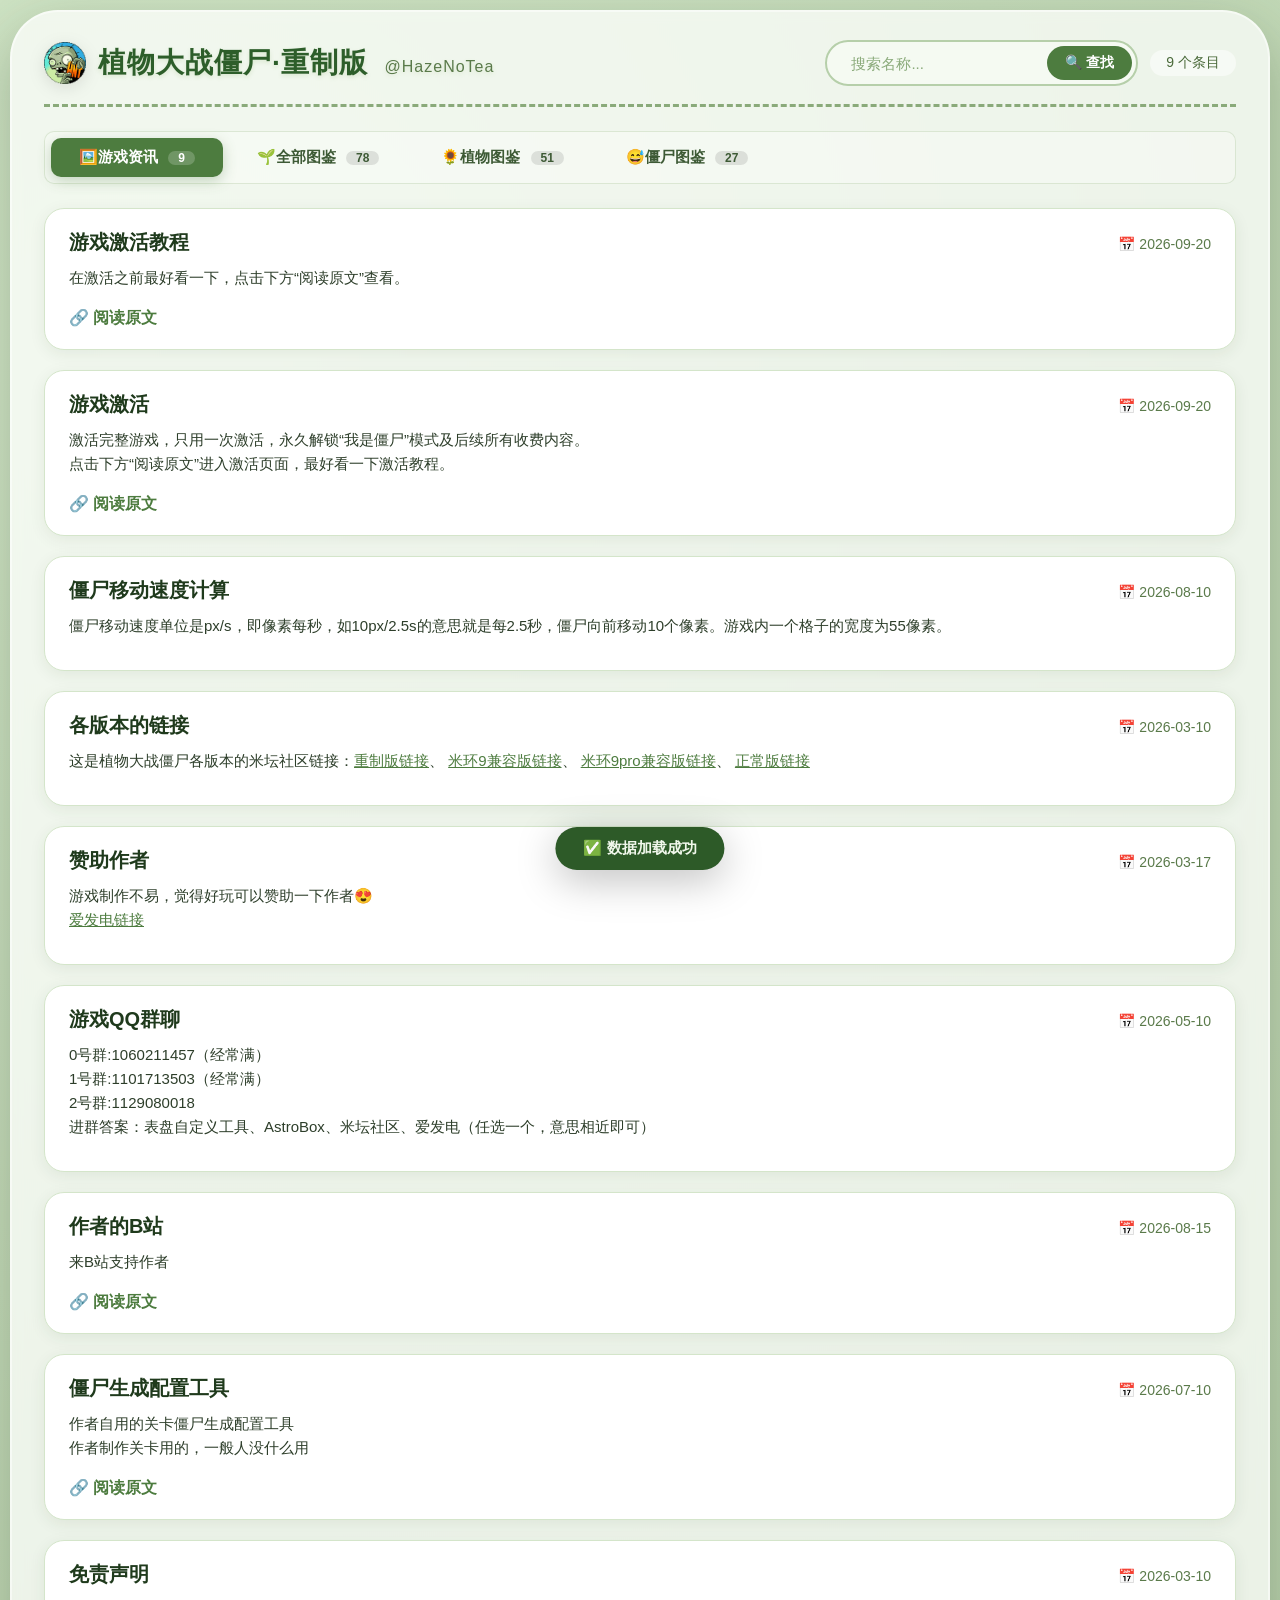
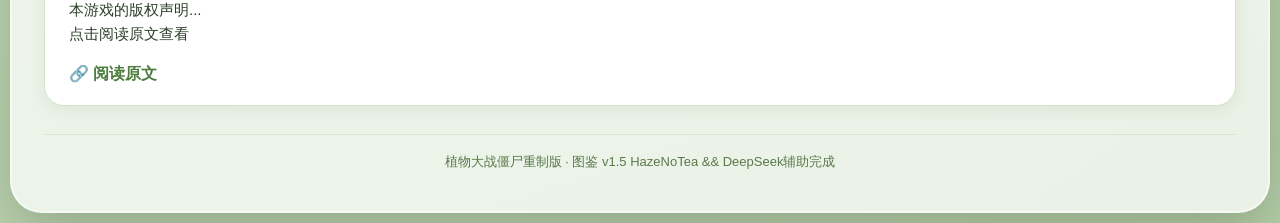
==== commit 038f6f5d: "Ver4 页面优化，删除大量无用图片，数据拆分" ====
--- a/index.html
+++ b/index.html
@@ -5,687 +5,7 @@
     <meta name="viewport" content="width=device-width, initial-scale=1.0" />
     <title>HNT植物大战僵尸</title>
     <link rel="icon" type="image/png" href="common/logo.png" />
-    <style>
-        /* ===== 全局重置 & 基础 ===== */
-        * {
-            margin: 0;
-            padding: 0;
-            box-sizing: border-box;
-        }
-
-        body {
-            font-family: 'Segoe UI', 'PingFang SC', Roboto, 'Helvetica Neue', sans-serif;
-            background: #e8f0e3;
-            background-image: radial-gradient(circle at 10% 20%, #d4e8ca 0%, #b8d0ac 100%);
-            min-height: 100vh;
-            padding: 10px;
-            color: #2d3e2a;
-        }
-
-        /* ===== 主容器 ===== */
-        .app {
-            max-width: 1300px;
-            margin: 0 auto;
-            background: rgba(255, 255, 255, 0.70);
-            backdrop-filter: blur(6px);
-            border-radius: 48px 48px 32px 32px;
-            box-shadow: 0 20px 60px rgba(40, 60, 30, 0.30);
-            padding: 28px 32px 40px;
-            border: 2px solid rgba(255, 255, 255, 0.50);
-            transition: all 0.2s;
-        }
-
-        /* ===== 头部 ===== */
-        .header {
-            display: flex;
-            flex-wrap: wrap;
-            align-items: center;
-            justify-content: space-between;
-            gap: 16px 20px;
-            margin-bottom: 24px;
-            padding-bottom: 18px;
-            border-bottom: 3px dashed #8aaa7a;
-        }
-
-        .logo-area {
-            display: flex;
-            align-items: center;
-            gap: 12px;
-        }
-
-        .logo-icon {
-            width: 42px;
-            height: 42px;
-            object-fit: contain;
-            vertical-align: middle;
-            filter: drop-shadow(0 4px 8px rgba(0, 0, 0, 0.10));
-        }
-
-        .logo-text {
-            font-size: 28px;
-            font-weight: 800;
-            color: #2d5e2a;
-            letter-spacing: 1px;
-            text-shadow: 0 2px 4px rgba(120, 160, 80, 0.20);
-        }
-        .logo-text small {
-            font-weight: 400;
-            font-size: 16px;
-            color: #5a7a4a;
-            margin-left: 8px;
-        }
-
-        .header-actions {
-            display: flex;
-            flex-wrap: wrap;
-            align-items: center;
-            gap: 12px;
-        }
-
-        /* ===== 搜索框 ===== */
-        .search-box {
-            display: flex;
-            align-items: center;
-            background: #f5faf2;
-            border-radius: 40px;
-            padding: 4px 4px 4px 18px;
-            border: 2px solid #b6cfaa;
-            transition: border 0.25s, box-shadow 0.25s;
-        }
-        .search-box:focus-within {
-            border-color: #5f8b4b;
-            box-shadow: 0 0 0 4px rgba(95, 139, 75, 0.15);
-        }
-        .search-box input {
-            border: none;
-            background: transparent;
-            padding: 8px 6px;
-            font-size: 15px;
-            outline: none;
-            min-width: 160px;
-            color: #1f3a1c;
-        }
-        .search-box input::placeholder {
-            color: #8aaa7a;
-        }
-        .search-box button {
-            background: #4d7c3f;
-            border: none;
-            border-radius: 40px;
-            padding: 8px 18px;
-            color: #fff;
-            font-weight: 600;
-            font-size: 14px;
-            cursor: pointer;
-            transition: background 0.2s;
-            display: flex;
-            align-items: center;
-            gap: 4px;
-        }
-        .search-box button:hover {
-            background: #3a6430;
-        }
-
-        /* ===== 统计 ===== */
-        .stats {
-            font-size: 14px;
-            color: #4a6a3a;
-            background: rgba(255, 255, 255, 0.50);
-            padding: 4px 16px;
-            border-radius: 30px;
-            font-weight: 500;
-        }
-
-        /* ===== 分类导航 ===== */
-        .tabs {
-            display: flex;
-            flex-wrap: wrap;
-            gap: 6px;
-            margin-bottom: 24px;
-            background: rgba(255, 255, 255, 0.30);
-            padding: 6px;
-            border-radius: 10px;
-            border: 1px solid rgba(160, 190, 140, 0.30);
-        }
-        .tab-btn {
-            padding: 10px 28px;
-            border: none;
-            border-radius: 10px;
-            font-weight: 700;
-            font-size: 15px;
-            cursor: pointer;
-            background: transparent;
-            color: #3d5a35;
-            transition: all 0.2s;
-            flex: 0 1 auto;
-        }
-        .tab-btn:hover {
-            background: rgba(77, 124, 63, 0.08);
-        }
-        .tab-btn.active {
-            background: #4d7c3f;
-            color: #fff;
-            box-shadow: 0 4px 14px rgba(77, 124, 63, 0.30);
-        }
-        .tab-btn .badge {
-            display: inline-block;
-            background: rgba(0, 0, 0, 0.10);
-            border-radius: 30px;
-            padding: 0 10px;
-            font-size: 12px;
-            margin-left: 6px;
-        }
-        .tab-btn.active .badge {
-            background: rgba(255, 255, 255, 0.20);
-        }
-
-        /* ===== 卡片网格 ===== */
-        .grid {
-            display: grid;
-            grid-template-columns: repeat(auto-fill, minmax(200px, 1fr));
-            gap: 20px;
-            margin-top: 6px;
-        }
-
-        /* ===== 卡片 ===== */
-        .card {
-            background: #ffffff;
-            border-radius: 28px;
-            padding: 18px 16px 20px;
-            box-shadow: 0 6px 20px rgba(40, 60, 30, 0.08);
-            border: 2px solid rgba(180, 210, 165, 0.40);
-            cursor: pointer;
-            transition: all 0.25s cubic-bezier(0.22, 1, 0.36, 1);
-            display: flex;
-            flex-direction: column;
-            align-items: center;
-            text-align: center;
-            position: relative;
-            overflow: hidden;
-        }
-        .card::after {
-            position: absolute;
-            top: 0;
-            left: 0;
-        }
-        .card:hover {
-            transform: translateY(-6px) scale(1.01);
-            box-shadow: 0 16px 40px rgba(40, 70, 30, 0.18);
-            border-color: #8aaa7a;
-        }
-        .card:hover::after {
-            opacity: 1;
-        }
-
-        .card-img {
-            width: 56px;
-            height: 56px;
-            object-fit: contain;
-            display: block;
-            margin: 0 auto 4px;
-            border-radius: 12px;
-            filter: drop-shadow(0 4px 8px rgba(0, 0, 0, 0.06));
-        }
-        .card-emoji {
-            font-size: 56px;
-            line-height: 1.2;
-            margin-bottom: 6px;
-        }
-
-        .card .name {
-            font-size: 18px;
-            font-weight: 700;
-            color: #1f3a1c;
-            margin-bottom: 4px;
-        }
-        .card .sub {
-            font-size: 13px;
-            color: #5a7a4a;
-            font-weight: 500;
-            margin-bottom: 10px;
-        }
-        .card .tags {
-            display: flex;
-            flex-wrap: wrap;
-            gap: 6px;
-            justify-content: center;
-            margin-top: 4px;
-        }
-        .card .tag {
-            background: #f0f7eb;
-            border-radius: 30px;
-            padding: 2px 14px;
-            font-size: 12px;
-            font-weight: 600;
-            color: #3d6335;
-            border: 1px solid #d4e5ca;
-        }
-        .card .tag.plant-tag {
-            background: #e1f0d8;
-            border-color: #b6d0a6;
-            color: #2d5a28;
-        }
-        .card .tag.zombie-tag {
-            background: #efe6e6;
-            border-color: #d4c4c4;
-            color: #6d4a4a;
-        }
-
-        /* ===== 帖子卡片（资讯列表） ===== */
-        .post-card {
-            background: #ffffff;
-            border-radius: 20px;
-            padding: 20px 24px;
-            margin-bottom: 20px;
-            box-shadow: 0 4px 16px rgba(40, 60, 30, 0.08);
-            border: 1px solid #d4e5ca;
-            transition: all 0.2s;
-            cursor: pointer;
-        }
-        .post-card:hover {
-            box-shadow: 0 8px 24px rgba(40, 60, 30, 0.15);
-            transform: translateY(-2px);
-        }
-        .post-header {
-            display: flex;
-            justify-content: space-between;
-            align-items: baseline;
-            flex-wrap: wrap;
-            gap: 8px 16px;
-            margin-bottom: 10px;
-        }
-        .post-title {
-            font-size: 20px;
-            font-weight: 700;
-            color: #1f3a1c;
-            margin: 0;
-        }
-        .post-date {
-            font-size: 14px;
-            color: #5a7a4a;
-            font-weight: 500;
-        }
-        .post-content {
-            font-size: 15px;
-            line-height: 1.6;
-            color: #2d3e2a;
-            margin-bottom: 12px;
-        }
-        .post-content a {
-            color: #4d7c3f;
-            text-decoration: underline;
-        }
-        .post-content a:hover {
-            color: #3a6430;
-        }
-        .post-link {
-            display: inline-block;
-            margin-top: 6px;
-            color: #4d7c3f;
-            font-weight: 600;
-            text-decoration: none;
-        }
-        .post-link:hover {
-            text-decoration: underline;
-        }
-
-        /* ===== 模态框 ===== */
-        .modal-overlay {
-            position: fixed;
-            top: 0;
-            left: 0;
-            width: 100%;
-            height: 100%;
-            background: rgba(20, 35, 15, 0.60);
-            backdrop-filter: blur(6px);
-            display: none;
-            align-items: center;
-            justify-content: center;
-            z-index: 999;
-            padding: 10px;
-            animation: fadeIn 0.25s;
-        }
-        .modal-overlay.open {
-            display: flex;
-        }
-
-        @keyframes fadeIn {
-            from {
-                opacity: 0;
-                transform: scale(0.96);
-            }
-            to {
-                opacity: 1;
-                transform: scale(1);
-            }
-        }
-
-        .modal {
-            background: #ffffff;
-            border-radius: 20px;
-            max-width: 520px;
-            width: 100%;
-            padding: 32px 36px 40px;
-            box-shadow: 0 40px 80px rgba(0, 0, 0, 0.40);
-            position: relative;
-            border: 2px solid rgba(255, 255, 255, 0.30);
-            max-height: 90vh;
-            overflow-y: auto;
-        }
-        .modal-close {
-            position: absolute;
-            top: 14px;
-            right: 18px;
-            background: none;
-            border: none;
-            font-size: 28px;
-            cursor: pointer;
-            color: #8aaa7a;
-            transition: color 0.2s, transform 0.2s;
-            line-height: 1;
-            padding: 4px 8px;
-            border-radius: 30px;
-        }
-        .modal-close:hover {
-            color: #3a5a30;
-            transform: rotate(90deg);
-        }
-
-        .modal-img {
-            width: 80px;
-            height: 80px;
-            object-fit: contain;
-            display: block;
-            margin: 0 auto 4px;
-            border-radius: 16px;
-        }
-        .modal-emoji {
-            font-size: 80px;
-            text-align: center;
-            display: block;
-            margin-bottom: 4px;
-            filter: drop-shadow(0 8px 16px rgba(0, 0, 0, 0.06));
-        }
-
-        .modal .modal-name {
-            font-size: 30px;
-            font-weight: 800;
-            text-align: center;
-            color: #1f3a1c;
-        }
-        .modal .modal-type {
-            text-align: center;
-            font-size: 14px;
-            font-weight: 600;
-            color: #5a7a4a;
-            margin-bottom: 16px;
-            display: inline-block;
-            padding: 2px 20px;
-            border-radius: 30px;
-            background: #f0f7eb;
-            margin-left: auto;
-            margin-right: auto;
-        }
-        .modal .modal-desc {
-            font-size: 16px;
-            line-height: 1.7;
-            color: #2d4a28;
-            background: #f6faf3;
-            padding: 16px 20px;
-            border-radius: 20px;
-            margin: 12px 0 18px;
-            border: 2px solid #8aaa7a;
-        }
-        .modal .props {
-            display: grid;
-            grid-template-columns: 1fr 1fr;
-            gap: 10px 20px;
-            margin-top: 8px;
-        }
-        .modal .prop-item {
-            display: flex;
-            justify-content: space-between;
-            padding: 6px 0;
-            border-bottom: 1px solid #f0f5ec;
-            font-size: 15px;
-        }
-        .modal .prop-item .label {
-            color: #5a7a4a;
-            font-weight: 500;
-        }
-        .modal .prop-item .value {
-            font-weight: 700;
-            color: #1f3a1c;
-        }
-        .modal .prop-item .value.plant-val {
-            color: #3a7a2a;
-        }
-        .modal .prop-item .value.zombie-val {
-            color: #8a4a4a;
-        }
-
-        /* ===== 底部 ===== */
-        .footer {
-            margin-top: 28px;
-            text-align: center;
-            font-size: 13px;
-            color: #5a7a4a;
-            border-top: 1px solid rgba(160, 190, 140, 0.25);
-            padding-top: 18px;
-        }
-
-        /* ===== 响应式 ===== */
-        @media (max-width: 875px) {
-            .app {
-                padding: 10px 10px 10px;
-                border-radius: 32px;
-            }
-            .logo-text {
-                font-size: 22px;
-            }
-            .logo-text small {
-                font-size: 13px;
-            }
-            .header {
-                margin-bottom: 12px;
-                flex-direction: column;
-                align-items: stretch;
-                gap: 12px;
-            }
-            .header-actions {
-                flex-wrap: wrap;
-                justify-content: stretch;
-            }
-            .header-actions .search-box {
-                min-width: 140px;
-            }
-            .header-actions .search-box input {
-                min-width: 80px;
-                font-size: 14px;
-            }
-            .tabs {
-                margin-bottom: 12px;
-                border-radius: 12px;
-                padding: 2px;
-                gap: 4px;
-            }
-            .tab-btn {
-                padding: 8px 14px;
-                font-size: 13px;
-                flex: 1;
-                text-align: center;
-            }
-            .grid {
-                grid-template-columns: repeat(auto-fill, minmax(150px, 1fr));
-                gap: 14px;
-            }
-            .card .card-img {
-                width: 44px;
-                height: 44px;
-            }
-            .card .card-emoji {
-                font-size: 44px;
-            }
-            .card .name {
-                font-size: 16px;
-            }
-            .modal {
-                padding: 15px 15px 15px;
-                max-width: 100%;
-                margin: 2px;
-            }
-            .modal .modal-img {
-                width: 60px;
-                height: 60px;
-            }
-            .modal .modal-emoji {
-                font-size: 60px;
-            }
-            .modal .modal-name {
-                font-size: 24px;
-            }
-            .modal .props {
-                grid-template-columns: 1fr;
-                gap: 4px;
-            }
-            .post-card {
-                padding: 16px 18px;
-            }
-            .post-title {
-                font-size: 18px;
-            }
-        }
-
-        @media (max-width: 500px) {
-            .logo-text {
-                letter-spacing: 0px;
-                font-size: 18px;
-            }
-            .logo-text small {
-                font-size: 10px;
-                margin-left: 2px;
-            }
-            .grid {
-                grid-template-columns: 1fr 1fr;
-                gap: 10px;
-            }
-            .card {
-                padding: 12px 8px 14px;
-                border-radius: 20px;
-            }
-            .card .card-img {
-                width: 36px;
-                height: 36px;
-            }
-            .card .card-emoji {
-                font-size: 36px;
-            }
-            .card .name {
-                font-size: 14px;
-            }
-            .card .sub {
-                font-size: 11px;
-            }
-            .card .tag {
-                font-size: 10px;
-                padding: 1px 10px;
-            }
-            .tab-btn {
-                font-size: 10px;
-                padding: 4px 4px;
-            }
-            .search-box input {
-                min-width: 60px;
-                font-size: 13px;
-            }
-            .search-box button {
-                padding: 6px 12px;
-                font-size: 12px;
-            }
-            .post-card {
-                padding: 14px 16px;
-                margin-bottom: 10px;
-            }
-            .post-title {
-                font-size: 16px;
-            }
-            .stats {
-                display: none;
-            }
-        }
-
-        /* ===== 滚动条美化 ===== */
-        .modal::-webkit-scrollbar {
-            width: 6px;
-        }
-        .modal::-webkit-scrollbar-track {
-            background: #f0f7eb;
-            border-radius: 10px;
-        }
-        .modal::-webkit-scrollbar-thumb {
-            background: #b6cfaa;
-            border-radius: 10px;
-        }
-        .modal::-webkit-scrollbar-thumb:hover {
-            background: #8aaa7a;
-        }
-
-        /* ===== 提示消息 ===== */
-        .toast {
-            position: fixed;
-            bottom: 30px;
-            left: 50%;
-            transform: translateX(-50%);
-            background: #1f3a1c;
-            color: #f0f7eb;
-            padding: 12px 28px;
-            border-radius: 40px;
-            font-weight: 600;
-            font-size: 15px;
-            box-shadow: 0 10px 40px rgba(0, 0, 0, 0.25);
-            z-index: 9999;
-            opacity: 0;
-            transition: opacity 0.3s, transform 0.3s;
-            pointer-events: none;
-            display: flex;
-            align-items: center;
-            gap: 10px;
-        }
-        .toast.show {
-            opacity: 1;
-            transform: translateX(-50%) translateY(0);
-        }
-        .toast.success {
-            background: #2d5a28;
-        }
-        .toast.error {
-            background: #7a3a3a;
-        }
-        .toast.info {
-            background: #2d5a8a;
-        }
-
-        /* ===== 空状态 ===== */
-        .empty-state {
-            grid-column: 1 / -1;
-            text-align: center;
-            padding: 60px 20px;
-            color: #4a6a3a;
-        }
-        .empty-state .big-emoji {
-            font-size: 64px;
-            display: block;
-            margin-bottom: 16px;
-        }
-        .empty-state h3 {
-            font-size: 22px;
-            font-weight: 600;
-        }
-        .empty-state p {
-            color: #6a8a5a;
-            margin-top: 6px;
-        }
-    </style>
+    <link rel="stylesheet" href="css/style.css" />
 </head>
 <body>
 
@@ -712,10 +32,10 @@
 
         <!-- 分类导航 -->
         <div class="tabs" id="tabsContainer">
-            <button class="tab-btn active" data-filter="all">🌱全部图鉴 <span class="badge" id="countAll">0</span></button>
+            <button class="tab-btn active" data-filter="guide">🖼️游戏资讯 <span class="badge" id="gameGuide">0</span></button>
+            <button class="tab-btn" data-filter="all">🌱全部图鉴 <span class="badge" id="countAll">0</span></button>
             <button class="tab-btn" data-filter="plant">🌻植物图鉴 <span class="badge" id="countPlant">0</span></button>
             <button class="tab-btn" data-filter="zombie">😅僵尸图鉴 <span class="badge" id="countZombie">0</span></button>
-            <button class="tab-btn" data-filter="guide">🖼️游戏资讯 <span class="badge" id="gameGuide">0</span></button>
         </div>
 
         <!-- 卡片网格 -->
@@ -739,989 +59,23 @@
         </div>
     </div>
 
+    <!-- ===== 图鉴数据（维护请改 data/ 目录下的文件） ===== -->
+    <script src="data/plants.js"></script>
+    <script src="data/zombies.js"></script>
+    <script src="data/guides.js"></script>
+
     <script>
         // ================================================================
-        // 1. 内置数据
-        // ================================================================
-        const DEFAULT_DATA = {
-            // 植物图鉴区域
-            plants: [
-            {
-                id: 'sunflower',
-                name: '向日葵',
-                emoji: '🌱',
-                image: 'common/plant/向日葵.png',
-                cost: 50,
-                health: 300,
-                damage: 0,
-                range: '无',
-                recharge: '6秒',
-                special: '生产',
-                description: '最基本的阳光生产植物，每20秒生产25阳光，为你提供能量，在夜晚，生产的效率减半：每40秒25阳光。'
-            }, 
-            {
-                id: 'peashooter',
-                name: '豌豆射手',
-                emoji: '🌱',
-                image: 'common/plant/豌豆射手.png',
-                cost: 100,
-                health: 300,
-                damage: 20,
-                range: '直线',
-                recharge: '3秒',
-                special: '远程',
-                description: '最基础的攻击植物，向前方发射豌豆攻击僵尸，每3秒发射一颗豌豆，在第3.6秒击中僵尸，造成20点伤害。'
-            }, 
-            {
-                id: 'wallnut',
-                name: '坚果墙',
-                emoji: '🌱',
-                image: 'common/plant/坚果.png',
-                cost: 50,
-                health: 3600,
-                damage: 0,
-                range: '无',
-                recharge: '30秒',
-                special: '防御',
-                description: '坚果墙拥有3600点生命值，可作为屏障阻挡僵尸前进。血量在3600（满血）时为健康状态，在2400时为破损状态，在1200时为重度破损状态。'
-            }, 
-            {
-                id: 'potatomine',
-                name: '土豆地雷',
-                emoji: '🌱',
-                image: 'common/plant/激活土豆地雷.png',
-                cost: 25,
-                health: 300,
-                damage: 1800,
-                range: '单格',
-                recharge: '30秒',
-                special: '灰烬',
-                description: '土豆地雷需要准备15秒，出土后对本格僵尸造成1800点伤害。'
-            }, 
-            {
-                id: 'snowpea',
-                name: '寒冰射手',
-                emoji: '🌱',
-                image: 'common/plant/寒冰射手.png',
-                cost: 175,
-                health: 300,
-                damage: 20,
-                range: '直线',
-                recharge: '3秒',
-                special: '远程 · 减速',
-                description: '每3秒发射一颗寒冰豌豆，在第3.6秒对僵尸造成20点伤害并给予10秒减速。'
-            }, 
-            {
-                id: 'cherrybomb',
-                name: '樱桃炸弹',
-                emoji: '🌱',
-                image: 'common/plant/樱桃炸弹.png',
-                cost: 150,
-                health: 300,
-                damage: 1800,
-                range: '3x3范围',
-                recharge: '50秒',
-                special: '灰烬',
-                description: '放置2秒后，对 3x3 范围内的僵尸造成1800点伤害。'
-            }, 
-            {
-                id: 'repeater',
-                name: '双发射手',
-                emoji: '🌱',
-                image: 'common/plant/双发射手.png',
-                cost: 200,
-                health: 300,
-                damage: 40,
-                range: '直线',
-                recharge: '3秒',
-                special: '远程',
-                description: '这是豌豆射手的大哥，可以发射两颗豌豆，每3秒发射一次，在第3.6秒对僵尸造成一次两颗豌豆的共计40点伤害。'
-            }, 
-            {
-                id: 'chomper',
-                name: '大嘴花',
-                emoji: '🌱',
-                image: 'common/plant/大嘴花.png',
-                cost: 150,
-                health: 300,
-                damage: 1800,
-                range: '近战',
-                recharge: '8秒',
-                special: '吞噬',
-                description: '大嘴花一大口对前方僵尸造成1800伤害，需要42秒的消化时间。（与原版不同的是，面对巨人僵尸，原版只造成40伤害）'
-            }, 
-            {
-                id: 'smallPuffShroom',
-                name: '小喷菇',
-                emoji: '🌱',
-                image: 'common/plant/小喷菇.png',
-                cost: 0,
-                health: 300,
-                damage: 20,
-                range: '前方3格',
-                recharge: '8秒',
-                special: '免费',
-                description: '在3格攻击范围内，每3秒发射一颗孢子，第3.6秒对僵尸造成20点伤害。（蘑菇白天会睡觉）'
-            },
-            {
-                id: 'PuffShroom',
-                name: '大喷菇',
-                emoji: '🌱',
-                image: 'common/plant/大喷菇.png',
-                cost: 75,
-                health: 300,
-                damage: 20,
-                range: '前方4格',
-                recharge: '8秒',
-                special: '范围',
-                description: '在4格攻击范围内，每3秒发射一颗孢子群，第3.6秒对攻击范围内的所有僵尸造成20点伤害。（蘑菇白天会睡觉）'
-            },
-            {
-                id: 'ScaredyShroom',
-                name: '胆小菇',
-                emoji: '🌱',
-                image: 'common/plant/胆小菇.png',
-                cost: 25,
-                health: 300,
-                damage: 20,
-                range: '整行',
-                recharge: '6秒',
-                special: '胆小',
-                description: '每3秒发射一颗孢子群，第3.6秒对攻击范围内的所有僵尸造成20点伤害。有僵尸靠近它的3x3范围内，就会胆小。（蘑菇白天会睡觉）'
-            },
-            {
-                id: 'SunShroom',
-                name: '阳光菇',
-                emoji: '🌱',
-                image: 'common/plant/大阳光菇.png',
-                cost: 25,
-                health: 300,
-                damage: 0,
-                range: '无',
-                recharge: '8秒',
-                special: '夜晚 · 生产',
-                description: '种植后需要120秒长大，长大前每20秒15阳光，长大后每20秒25阳光。（蘑菇白天会睡觉）'
-            },
-            {
-                id: 'DoomShroom',
-                name: '毁灭菇',
-                emoji: '🌱',
-                image: 'common/plant/毁灭菇.png',
-                cost: 125,
-                health: 300,
-                damage: 1800,
-                range: '7x7范围',
-                recharge: '50秒',
-                special: '灰烬',
-                description: '种植后2秒爆炸并留下坑洞，爆炸对7x7范围内僵尸造成1800点伤害。（蘑菇白天会睡觉）'
-            },
-            {
-                id: 'TombWood',
-                name: '噬墓木',
-                emoji: '🌱',
-                image: 'common/plant/噬墓木.png',
-                cost: 75,
-                health: 300,
-                damage: 0,
-                range: '无',
-                recharge: '8秒',
-                special: '特种',
-                description: '只能种植在墓碑上，种植后需要8秒时间吞噬墓碑。原版名称是墓碑吞噬者，由于手环屏幕较小，5个字的名称可能溢出屏幕之外，所以就改了一下名字。'
-            },
-            {
-                id: 'TallNut',
-                name: '高坚果',
-                emoji: '🌱',
-                image: 'common/plant/高坚果.png',
-                cost: 125,
-                health: 7200,
-                damage: 0,
-                range: '无',
-                recharge: '30秒',
-                special: '防御',
-                description: '高坚果拥有超高生命值，一般僵尸需要72秒才能吃掉它。分别在4800和2400血量时切换破损形态。可以阻挡海豚僵尸和撑杆跳僵尸跳过。'
-            },
-            {
-                id: 'jalapeno',
-                name: '火爆辣椒',
-                emoji: '🌱',
-                image: 'common/plant/火爆辣椒.png',
-                cost: 125,
-                health: 300,
-                damage: 1800,
-                range: '整行',
-                recharge: '50秒',
-                special: '灰烬',
-                description: '种植2秒后爆炸，对一整行僵尸造成1800点伤害。'
-            }, 
-            {
-                id: 'Squash',
-                name: '倭瓜',
-                emoji: '🌱',
-                image: 'common/plant/倭瓜.png',
-                cost: 50,
-                health: 300,
-                damage: 1800,
-                range: '左右两边',
-                recharge: '30秒',
-                special: '压扁',
-                description: '倭瓜可以压扁左边或者右边的僵尸。'
-            },
-            {
-                id: 'IceShroom',
-                name: '寒冰菇',
-                emoji: '🌱',
-                image: 'common/plant/寒冰菇.png',
-                cost: 75,
-                health: 300,
-                damage: 20,
-                range: '全屏',
-                recharge: '50秒',
-                special: '冻结',
-                description: '对全屏僵尸施加4秒冻结，冻结后附加16秒减速。和原版一样，寒冰菇带有一颗豌豆的伤害。（这就是细节😏）（蘑菇白天会睡觉）'
-            },
-            {
-                id: 'gloomShroom',
-                name: '忧郁菇',
-                emoji: '🌱',
-                image: 'common/plant/忧郁菇.png',
-                cost: 150,
-                health: 300,
-                damage: 100,
-                range: '3x3范围',
-                recharge: '50秒',
-                special: '范围 · 紫卡',
-                description: '每3秒向四周发射孢子群，对范围内的所有僵尸造成100点伤害。紫卡特性：需要种植在大喷菇上。（蘑菇白天会睡觉）'
-            },
-            {
-                id: 'CoffeeBean',
-                name: '咖啡豆',
-                emoji: '🌱',
-                image: 'common/plant/咖啡豆.png',
-                cost: 75,
-                health: 300,
-                damage: 0,
-                range: '无',
-                recharge: '5秒',
-                special: '辅助',
-                description: '可以叫醒睡觉中的植物。'
-            },
-            {
-                id: 'LilyPad',
-                name: '睡莲',
-                emoji: '🌱',
-                image: 'common/plant/睡莲.png',
-                cost: 25,
-                health: 300,
-                damage: 0,
-                range: '无',
-                recharge: '2秒',
-                special: '平台',
-                description: '可以将非水生植物种植在水面上。'
-            },
-            {
-                id: 'Pot',
-                name: '花盆',
-                emoji: '🌱',
-                image: 'common/plant/花盆.png',
-                cost: 25,
-                health: 300,
-                damage: 0,
-                range: '无',
-                recharge: '2秒',
-                special: '平台',
-                description: '可以将植物种植在屋顶上。'
-            },
-            {
-                id: 'SpikeWeed',
-                name: '地刺',
-                emoji: '🌱',
-                image: 'common/plant/地刺.png',
-                cost: 100,
-                health: 300,
-                damage: 25,
-                range: '1格',
-                recharge: '10秒',
-                special: '地刺',
-                description: '每3秒对上方的僵尸造成25点伤害。可以扎爆一次冰车僵尸的轮胎。'
-            },
-            {
-                id: 'SpikeRocks',
-                name: '地刺王',
-                emoji: '🌱',
-                image: 'common/plant/地刺王.png',
-                cost: 125,
-                health: 300,
-                damage: 50,
-                range: '1格',
-                recharge: '50秒',
-                special: '地刺 · 紫卡',
-                description: '每3秒对上方的僵尸造成50点伤害。可以多次扎爆冰车僵尸的轮胎。紫卡特性：需要种在地刺上。'
-            },
-            {
-                id: 'SeaShroom',
-                name: '海喷菇',
-                emoji: '🌱',
-                image: 'common/plant/海喷菇.png',
-                cost: 0,
-                health: 300,
-                damage: 20,
-                range: '前方3格',
-                recharge: '8秒',
-                special: '免费 · 水生',
-                description: '相当于水上的小喷菇，免费，是前期的好帮手。'
-            },
-            {
-                id: 'MariGold',
-                name: '金盏花',
-                emoji: '🌱',
-                image: 'common/plant/金盏花.png',
-                cost: 50,
-                health: 300,
-                damage: 0,
-                range: '无',
-                recharge: '30秒',
-                special: '生产',
-                description: '每24秒生产一枚钱币，20%为金币，80%为银币。'
-            },
-            {
-                id: 'TangleKelp',
-                name: '缠绕水草',
-                emoji: '🌱',
-                image: 'common/plant/缠绕水草.png',
-                cost: 50,
-                health: 300,
-                damage: 1800,
-                range: '左右两边',
-                recharge: '30秒',
-                special: '水生',
-                description: '将左边或者右边的僵尸拖下水。'
-            },
-            {
-                id: 'TwinSunFlower',
-                name: '双向日葵',
-                emoji: '🌱',
-                image: 'common/plant/双向日葵.png',
-                cost: 150,
-                health: 300,
-                damage: 0,
-                range: '无',
-                recharge: '90秒',
-                special: '生产',
-                description: '每24秒生产50阳光，晚上效率减半，每48秒50阳光。紫卡特性：需要种在向日葵上。'
-            },
-            {
-                id: 'PlantBox',
-                name: '植物盒子',
-                emoji: '🌱',
-                image: 'common/plant/植物盒子.png',
-                cost: 150,
-                health: 300,
-                damage: 0,
-                range: '无',
-                recharge: '5秒',
-                special: '盒子',
-                description: '随机生成一株植物。'
-            },
-            {
-                id: 'RandomBox',
-                name: '随机盒子',
-                emoji: '🌱',
-                image: 'common/plant/随机盒子.png',
-                cost: 25,
-                health: 300,
-                damage: 0,
-                range: '无',
-                recharge: '3秒',
-                special: '盒子',
-                description: '随机生成一株植物或僵尸。在正常关卡中，有70%概率是僵尸，在随机盒子类关卡中，有70%为植物。'
-            },
-            {
-                id: 'PlantCase',
-                name: '植物盒',
-                emoji: '🌱',
-                image: 'common/plant/植物盒.png',
-                cost: 25,
-                health: 300,
-                damage: 0,
-                range: '无',
-                recharge: '20秒',
-                special: '盒子',
-                description: '本盒子只在我是植物模式中存在。随机生成一株特定植物。'
-            },
-            {
-                id: 'GoodPlantBox',
-                name: '极品盒子',
-                emoji: '🌱',
-                image: 'common/plant/极品盒子.png',
-                cost: 500,
-                health: 300,
-                damage: 0,
-                range: '无',
-                recharge: '60秒',
-                special: '盒子',
-                description: '只会生成紫卡植物，使用此盒子可以在草地上种出猫尾草。（同样可以在一些不能种植的地方种出植物，如在花盆上种出地刺王）'
-            },
-            {
-                id: 'GatlingPea',
-                name: '机枪射手',
-                emoji: '🌱',
-                image: 'common/plant/机枪射手.png',
-                cost: 250,
-                health: 300,
-                damage: 20,
-                range: '直线',
-                recharge: '50秒',
-                special: '远程 · 紫卡',
-                description: '机枪射手连续发射四颗豌豆，是强大的火力单位。每3秒发射4颗豌豆，在第3.6秒造成80点伤害。'
-            },
-            {
-                id: 'TorchWood',
-                name: '火炬树桩',
-                emoji: '🌱',
-                image: 'common/plant/火炬树桩.png',
-                cost: 125,
-                health: 300,
-                damage: 0,
-                range: '后方',
-                recharge: '8秒',
-                special: '辅助',
-                description: '点燃后方豌豆类植物的豌豆，使其每颗豌豆的伤害翻倍。'
-            }, 
-            {
-                id: 'Garlic',
-                name: '大蒜',
-                emoji: '🌱',
-                image: 'common/plant/大蒜.png',
-                cost: 50,
-                health: 600,
-                damage: 0,
-                range: '无',
-                recharge: '8秒',
-                special: '换行',
-                description: '大蒜的味道非常刺激，僵尸都受不了它。使吃到它的僵尸换行。每掉200血量切换一次破损状态。'
-            }, 
-            {
-                id: 'cactus',
-                name: '仙人掌',
-                emoji: '🌱',
-                image: 'common/plant/仙人掌.png',
-                cost: 125,
-                health: 300,
-                damage: 20,
-                range: '直线',
-                recharge: '中等',
-                special: '远程',
-                description: '仙人掌的尖刺可以扎破气球僵尸的气球。每3秒发射一颗尖刺，第3.6秒对僵尸造成20点伤害。（还未加入重制版）'
-            }, {
-                id: 'catTail',
-                name: '猫尾草',
-                emoji: '🌱',
-                image: 'common/plant/猫尾草.png',
-                cost: 225,
-                health: 300,
-                damage: 20,
-                range: '全屏追踪',
-                recharge: '50秒',
-                special: '紫卡 · 全屏',
-                description: '每3秒发射一颗追踪子弹，在第3.6秒对离家最近的僵尸造成20点伤害。'
-            },
-            {
-                id: 'ThreePeaShooter',
-                name: '三线射手',
-                emoji: '🌱',
-                image: 'common/plant/三线射手.png',
-                cost: 325,
-                health: 300,
-                damage: 20,
-                range: '三行',
-                recharge: '8秒',
-                special: '三线',
-                description: '三行内有僵尸时，每3秒发射一颗子弹，在第3.6秒对僵尸造成20点伤害。'
-            },
-            {
-                id: 'Plantern',
-                name: '路灯花',
-                emoji: '🌱',
-                image: 'common/plant/路灯花.png',
-                cost: 25,
-                health: 300,
-                damage: 0,
-                range: '无',
-                recharge: '8秒',
-                special: '照明',
-                description: '在迷雾关卡中为你照亮迷雾区域。'
-            },
-            {
-                id: 'Blover',
-                name: '三叶草',
-                emoji: '🌱',
-                image: 'common/plant/三叶草.png',
-                cost: 100,
-                health: 300,
-                damage: 8,
-                range: '无',
-                recharge: '8秒',
-                special: '辅助',
-                description: '可以吹散迷雾24秒，并吹跑气球僵尸。'
-            },
-            {
-                id: 'CabbagePult',
-                name: '卷心投手',
-                emoji: '🌱',
-                image: 'common/plant/卷心投手.png',
-                cost: 100,
-                health: 300,
-                damage: 25,
-                range: '抛物线',
-                recharge: '8秒',
-                special: '投掷',
-                description: '在第3.9秒投掷子弹，第4.5秒击中僵尸并造成25点伤害。'
-            },
-            {
-                id: 'KernelPult',
-                name: '玉米投手',
-                emoji: '🌱',
-                image: 'common/plant/玉米投手.png',
-                cost: 100,
-                health: 300,
-                damage: 15,
-                range: '抛物线',
-                recharge: '8秒',
-                special: '投掷',
-                description: '在第3.9秒投掷子弹，第4.5秒击中僵尸并造成伤害。有30%几率投出黄油。玉米粒对僵尸造成10点伤害，黄油对僵尸造成50点伤害并冻结僵尸5秒。'
-            },
-            {
-                id: 'MelonPult',
-                name: '西瓜投手',
-                emoji: '🌱',
-                image: 'common/plant/西瓜投手.png',
-                cost: 300,
-                health: 300,
-                damage: 100,
-                range: '抛物线',
-                recharge: '8秒',
-                special: '投掷',
-                description: '在第3.9秒投掷子弹，第4.5秒击中僵尸并造成100点伤害。'
-            },
-            {
-                id: 'WinterMelonPult',
-                name: '冰瓜投手',
-                emoji: '🌱',
-                image: 'common/plant/冰瓜投手.png',
-                cost: 200,
-                health: 300,
-                damage: 110,
-                range: '抛物线',
-                recharge: '8秒',
-                special: '投掷',
-                description: '在第3.9秒投掷子弹，第4.5秒击中僵尸并造成110点伤害，并提供10秒减速。'
-            },
-            {
-                id: 'pumpkin',
-                name: '南瓜头',
-                emoji: '🌱',
-                image: 'common/plant/南瓜头.png',
-                cost: 125,
-                health: 3600,
-                damage: 0,
-                range: '无',
-                recharge: '30秒',
-                special: '防御',
-                description: '可以套在植物上提供3600点南瓜头值。在重制版，一次性植物会炸飞南瓜头。'
-            },
-            {
-                id: 'stoneTallNut',
-                name: '石果子',
-                emoji: '🌱',
-                image: 'common/plant/stoneTallNut.png',
-                cost: 675,
-                health: 14400,
-                damage: 0,
-                range: '无',
-                recharge: '80秒',
-                special: '防御 · 反伤',
-                description: '源自贴吧，对啃食的首位僵尸造成伤害，反伤倍率0.5（受到的伤害*0.5），紫卡植物，需要种植在高坚果上'
-            },
-            {
-                id: 'boxMachine',
-                name: '礼盒机',
-                emoji: '🌱',
-                image: 'common/plant/boxMachine.png',
-                cost: 200,
-                health: 2000,
-                damage: 0,
-                range: '无',
-                recharge: '5秒',
-                special: '礼盒',
-                description: '每50秒扣除3颗银币并生成一个礼盒（植物盒子60%、植物盒25%、随机盒子12%、极品盒子3%），没有银币时不生产'
-            },
-            ],
-            // 僵尸图鉴区域
-            zombies: [
-            {
-                id: 'normal',
-                name: '普通僵尸',
-                emoji: '🌱',
-                image: 'common/zombie/普通僵尸moving.png',
-                health: 200,
-                speed: '10px/2.5s',
-                damage: 100,
-                special: '普通',
-                description: '最基础的僵尸。移动速度是每2.5秒向前移动10个像素，攻击伤害是每秒100点伤害。'
-            }, 
-            {
-                id: 'cone',
-                name: '路障僵尸',
-                emoji: '🌱',
-                image: 'common/zombie/路障僵尸moving.png',
-                health: 200,
-                speed: '10px/2.5s',
-                damage: 100,
-                special: '路障',
-                description: '路障僵尸头上的路障提供额外防御，更耐打。路障提供共计420点第一类防御值，每140点切换破损状态。'
-            }, 
-            {
-                id: 'bucket',
-                name: '铁桶僵尸',
-                emoji: '🌱',
-                image: 'common/zombie/铁桶僵尸moving.png',
-                health: 200,
-                speed: '10px/2.5s',
-                damage: 100,
-                special: '铁桶',
-                description: '铁桶僵尸防御较高，是前期的棘手敌人。铁桶提供共计1200点第一类防御值，每400点切换破损状态。'
-            }, 
-            {
-                id: 'door',
-                name: '钢门僵尸',
-                emoji: '🌱',
-                image: 'common/zombie/钢门僵尸moving.png',
-                health: 200,
-                speed: '10px/2.5s',
-                damage: 100,
-                special: '钢门',
-                description: '钢门提供共计1200点第二类防御值，每400点切换破损状态，第二类防具免疫寒冰子弹的减速。'
-            },
-            {
-                id: 'bucketdoor',
-                name: '铁桶钢门僵尸',
-                emoji: '🌱',
-                image: 'common/zombie/铁桶钢门僵尸.png',
-                health: 200,
-                speed: '10px/2.5s',
-                damage: 100,
-                special: '钢门',
-                description: '铁桶提供共计1200点第一类防御值，每400点切换破损状态。钢门提供共计1200点第二类防御值，每400点切换破损状态，第二类防具免疫寒冰子弹的减速。'
-            },
-            {
-                id: 'flag',
-                name: '旗帜僵尸',
-                emoji: '🌱',
-                image: 'common/zombie/旗帜僵尸moving.png',
-                health: 300,
-                speed: '12px/2.5s',
-                damage: 100,
-                special: '旗帜',
-                description: '每次僵尸来袭都走在最前面的僵尸。与原版不同的是，它相比于普通僵尸更加耐打，且移动速度略微快于普通僵尸。'
-            }, 
-            {
-                id: 'pole',
-                name: '撑杆跳僵尸',
-                emoji: '🌱',
-                image: 'common/zombie/撑杆跳僵尸moving.png',
-                health: 300,
-                speed: '20px/1s',
-                damage: 100,
-                special: '跳跃',
-                description: '撑杆跳僵尸可跳过第一个障碍物，突破防线，前期非常棘手。相比于原版，这个版本的撑杆跳僵尸血量更厚，在跳跃前速度更快。跳跃前移动速度为20像素每1秒，跳跃后移动速度为12像素每2.5秒。跳跃可以被高坚果所阻挡。'
-            }, 
-            {
-                id: 'newspaper',
-                name: '报纸僵尸',
-                emoji: '🌱',
-                image: 'common/zombie/报纸僵尸moving.png',
-                health: 200,
-                speed: '10px/2.5s',
-                damage: 100,
-                special: '超速',
-                description: '读报僵尸被攻击后会愤怒，速度大幅提升（10像素每2.5秒 → 20像素每1.5秒）。报纸提供共计180点第二类防御值，每60点切换破损状态。'
-            }, 
-            {
-                id: 'bucketnewspaper',
-                name: '铁桶报纸僵尸',
-                emoji: '🌱',
-                image: 'common/zombie/铁桶报纸僵尸.png',
-                health: 200,
-                speed: '10px/2.5s',
-                damage: 100,
-                special: '超速',
-                description: '读报僵尸被攻击后会愤怒，速度大幅提升（10像素每2.5秒 → 20像素每1.5秒）。铁桶提供共计1200点第一类防御值，每400点切换破损状态。报纸提供共计180点第二类防御值，每60点切换破损状态。'
-            }, 
-            {
-                id: 'football',
-                name: '橄榄球僵尸',
-                emoji: '🌱',
-                image: 'common/zombie/橄榄球僵尸moving.png',
-                health: 200,
-                speed: '20px/1.5s',
-                damage: 100,
-                special: '超速 · 防御',
-                description: '橄榄球僵尸速度极快，且防御较高，能迅速突破防线。橄榄头盔提供共计1560点第一类防御值，每520点切换破损状态。'
-            }, 
-            {
-                id: 'blackfootball',
-                name: '黑橄榄球僵尸',
-                emoji: '🌱',
-                image: 'common/zombie/黑橄榄僵尸moving.png',
-                health: 200,
-                speed: '22px/1.5s',
-                damage: 150,
-                special: '超速 · 防御',
-                description: '橄榄球僵尸Pro，橄榄头盔提供共计3360点第一类防御值，每1120点切换破损状态。'
-            }, 
-            {
-                id: 'blackdoorfootball',
-                name: '钢门黑橄榄球僵尸',
-                emoji: '🌱',
-                image: 'common/zombie/钢门黑橄榄球僵尸.png',
-                health: 200,
-                speed: '22px/1.5s',
-                damage: 150,
-                special: '超速 · 防御',
-                description: '橄榄球僵尸ProMax，橄榄头盔提供共计3360点第一类防御值，每1120点切换破损状态。钢门提供共计1200点第二类防御值，每400点切换破损状态，第二类防具免疫寒冰子弹的减速。'
-            }, 
-            {
-                id: 'dancer',
-                name: '舞王僵尸',
-                emoji: '🌱',
-                image: 'common/zombie/舞王僵尸moving.png',
-                health: 200,
-                speed: '普通',
-                damage: 50,
-                special: '技能',
-                description: '舞王僵尸会召唤其他僵尸一起进攻。（还未加入重制版）'
-            }, 
-            {
-                id: 'giant',
-                name: '巨人僵尸',
-                emoji: '🌱',
-                image: 'common/zombie/巨人僵尸moving.png',
-                health: 3000,
-                speed: '10px/2.5s',
-                damage: 9999,
-                special: '坦克',
-                description: '巨人僵尸拥有极高的生命值和破坏力，需集中火力攻击。在半血时扔出小鬼僵尸，并变成受伤形态。'
-            },
-            {
-                id: 'redeyesgiant',
-                name: '红眼巨人僵尸',
-                emoji: '🌱',
-                image: 'common/zombie/红眼巨人moving.png',
-                health: 7200,
-                speed: '12px/2.5s',
-                damage: 9999,
-                special: '坦克',
-                description: '巨人僵尸Pro，3600血量时变回白眼，1800血量时投掷小鬼僵尸并切换受伤状态。'
-            },
-            {
-                id: 'jackinbox',
-                name: '小丑僵尸',
-                emoji: '🌱',
-                image: 'common/zombie/小丑僵尸moving.png',
-                health: 500,
-                speed: '16px/2.5s',
-                damage: 100,
-                special: '玩具匣',
-                description: '玩具匣每5秒检测一次爆炸，每次有0.1概率引爆，若走到最后一格，则100%引爆。可以使用磁力菇吸取玩具匣。'
-            },
-            {
-                id: 'imp',
-                name: '小鬼僵尸',
-                emoji: '🌱',
-                image: 'common/zombie/小鬼僵尸moving.png',
-                health: 200,
-                speed: '10px/2.5s',
-                damage: 100,
-                special: '超人',
-                description: '小鬼僵尸一般不会自己上场，而是被巨人僵尸扔出去。'
-            },
-            {
-                id: 'duckytube',
-                name: '泳圈僵尸',
-                emoji: '🌱',
-                image: 'common/zombie/泳圈僵尸moving.png',
-                health: 200,
-                speed: '10px/2.5s',
-                damage: 100,
-                special: '泳圈',
-                description: '鸭子泳圈提供了浮力，使僵尸能够在水面移动。'
-            },
-            {
-                id: 'duckytubeCone',
-                name: '泳圈路障僵尸',
-                emoji: '🌱',
-                image: 'common/zombie/泳圈路障僵尸moving.png',
-                health: 200,
-                speed: '10px/2.5s',
-                damage: 100,
-                special: '泳圈',
-                description: '鸭子泳圈提供了浮力，使僵尸能够在水面移动。路障提供共计420点第一类防御值，每140点切换破损状态。'
-            },
-            {
-                id: 'duckytubeBucket',
-                name: '泳圈铁桶僵尸',
-                emoji: '🌱',
-                image: 'common/zombie/泳圈铁桶僵尸moving.png',
-                health: 200,
-                speed: '10px/2.5s',
-                damage: 100,
-                special: '泳圈',
-                description: '鸭子泳圈提供了浮力，使僵尸能够在水面移动。铁桶提供共计1200点第一类防御值，每400点切换破损状态。'
-            },
-            {
-                id: 'DolphinRiderZombie',
-                name: '海豚僵尸',
-                emoji: '🌱',
-                image: 'common/zombie/海豚僵尸移动.png',
-                health: 300,
-                speed: '20px/1s',
-                damage: 100,
-                special: '跳跃',
-                description: '可跳过第一个障碍物，突破防线。相比于原版，本版本血量更厚，在跳跃前速度更快。跳跃前移动速度为20像素每1秒，跳跃后移动速度为12像素每2.5秒。跳跃可以被高坚果所阻挡。'
-            },
-            {
-                id: 'scholarZombie',
-                name: '学者僵尸',
-                emoji: '🌱',
-                image: 'common/zombie/scholarZombieShock.png',
-                health: 1200,
-                speed: '15px/1s',
-                damage: 200,
-                special: '超速 · 高伤',
-                description: '源自95版二爷，贴图使用融合版贴图，第二类防具书本提供总计600点防御，每200点切换破损状态，书本掉落后暴走，速度提升到35px/1s，伤害达到200hp/0.5s'
-            },
-            {
-                id: 'zomboni',
-                name: '冰车僵尸',
-                emoji: '🌱',
-                image: 'common/zombie/冰车僵尸moving.png',
-                health: 1800,
-                speed: '6px/1s',
-                damage: 9999,
-                special: '碾压',
-                description: '移动时碾压植物并生成冰道，冰道无法种植植物，需要120s消失，或使用火爆辣椒清除'
-            },
-        ],
-        // 咨询帖子区域
-        guides: 
-        [
-            {
-                id: 'guide1',
-                title: '激活教程',
-                date: '2026-09-20',
-                content: `
-                    <p>激活之前最好看一下</p>
-                `,
-                link: 'post/activateGuide.html'
-            },
-            {
-                id: 'guide2',
-                title: '游戏激活',
-                date: '2026-09-20',
-                content: `
-                    <p>激活完整游戏，包含我是僵尸以及后续所有收费内容。</p>
-                `,
-                link: 'tools/activate.html?game=com.hazenotea.pvz.watch'
-            },
-            {
-                id: 'guide3',
-                title: '僵尸移动速度计算',
-                date: '2026-08-10',
-                content: `
-                    <p>僵尸移动速度单位是px/s，即像素每秒，如10px/2.5s的意思就是每2.5秒，僵尸向前移动10个像素。游戏内一个格子的宽度为55像素。</p>
-                `,
-                link: ''
-            },
-		    {
-                id: 'guide4',
-                title: '如何选择合适版本？',
-                date: '2026-07-24',
-                content: `
-                    <p>共计3个版本，分别是正常版、兼容版、重制版，建议看完本帖子再去下面选择各版本的链接</p>
-                    <p><a href="post/如何选择合适的版本.html" target="_blank">点击查看如何选择合适的版本</a></p>
-                `,
-                link: 'post/如何选择合适的版本.html'
-            },
-            {
-                id: 'guide5',
-                title: '各版本的链接',
-                date: '2026-03-10',
-                content: `
-                    <p>这是植物大战僵尸各版本的米坛社区链接：<a href="https://www.bandbbs.cn/resources/7132/" target="_blank">重制版链接</a>、
-				    <a href="https://www.bandbbs.cn/resources/5969/" target="_blank">米环9兼容版链接</a>、
-				    <a href="https://www.bandbbs.cn/resources/5701/" target="_blank">米环9pro兼容版链接</a>、
-				    <a href="https://www.bandbbs.cn/resources/5629/" target="_blank">正常版链接</a></p>
-                `,
-                link: ''
-            },
-		    {
-                id: 'guide6',
-                title: '赞助作者',
-                date: '2026-03-17',
-                content: `
-                    <p>游戏制作不易，觉得好玩可以赞助一下作者😍</p>
-                    <p><a href="https://ifdian.net/a/HazeNoTea" target="_blank">爱发电链接</a>`,
-                link: ''
-            },
-            {
-                id: 'guide7',
-                title: '游戏QQ群聊',
-                date: '2026-05-10',
-                content: `
-                    <p>0号群:1060211457（经常满）</p>
-                    <p>1号群:1101713503</p>
-                    <p>进群答案：表盘自定义工具、AstroBox、米坛社区、爱发电（任选一个，意思相近即可）</p>
-                `,
-                link: ''
-            },
-            {
-                id: 'guide8',
-                title: '作者的B站',
-                date: '2026-08-15',
-                content: `
-                    <p>来B站支持作者</p>
-                `,
-                link: 'https://space.bilibili.com/364345419'
-            },
-            {
-                id: 'guide9',
-                title: '僵尸生成配置工具',
-                date: '2026-07-10',
-                content: `
-                    <p>作者自用的关卡僵尸生成配置工具</p>
-                    <p>作者制作关卡用的，一般人没什么用</p>
-                `,
-                link: 'tools/僵尸配置器.html'
-            },
-            {
-                id: 'guide10',
-                title: '免责声明',
-                date: '2026-03-10',
-                content: `
-                    <p>本游戏的版权声明...</p>
-                    <p>点击阅读原文查看</p>
-                `,
-                link: 'post/免责声明.html'
-            },
-        ]
-        };
+        // 1. 数据来源
+        // ================================================================
+        // 图鉴数据已拆分到 data/plants.js、data/zombies.js、data/guides.js
+        // 维护时请直接编辑上述文件，无需改动本页面代码。
 
         // ================================================================
         // 2. 状态
         // ================================================================
         let allData = null;
-        let currentFilter = 'all';
+        let currentFilter = 'guide';
         let searchQuery = '';
 
         // DOM 引用
@@ -1997,10 +351,19 @@
         // 6. 初始化数据
         // ================================================================
         function initData() {
+            // 数据由 data/plants.js、data/zombies.js、data/guides.js 提供
+            const hasExternalData = Array.isArray(window.PVZ_PLANTS) ||
+                                    Array.isArray(window.PVZ_ZOMBIES) ||
+                                    Array.isArray(window.PVZ_GUIDES);
+            if (!hasExternalData) {
+                grid.innerHTML = `<div class="empty-state"><span class="big-emoji">📂</span><h3>数据文件加载失败</h3><p>请确认 data/plants.js、data/zombies.js、data/guides.js 存在</p></div>`;
+                statsCounter.textContent = '0 个条目';
+                return;
+            }
             allData = {
-                plants: DEFAULT_DATA.plants.map(p => ({ ...p })),
-                zombies: DEFAULT_DATA.zombies.map(z => ({ ...z })),
-                guides: DEFAULT_DATA.guides.map(g => ({ ...g }))
+                plants: (window.PVZ_PLANTS || []).map(p => ({ ...p })),
+                zombies: (window.PVZ_ZOMBIES || []).map(z => ({ ...z })),
+                guides: (window.PVZ_GUIDES || []).map(g => ({ ...g }))
             };
             render();
             showToast('✅ 数据加载成功', 'success', 2000);
@@ -2034,7 +397,7 @@
         // ================================================================
         document.addEventListener('DOMContentLoaded', function() {
             initData();
-            console.log('🌱 植物大战僵尸图鉴已启动（内置数据）');
+            console.log('🌱 植物大战僵尸图鉴已启动（数据来自 data/*.js）');
         });
     </script>
 </body>
--- a/css/style.css
+++ b/css/style.css
@@ -0,0 +1,684 @@
+/* ================================================================
+   HNT植物大战僵尸 · 图鉴 —— 样式表
+   说明：本文件由 index.html 引入，修改样式只需编辑此文件。
+   ================================================================ */
+
+/* ===== 全局重置 & 基础 ===== */
+* {
+    margin: 0;
+    padding: 0;
+    box-sizing: border-box;
+}
+
+body {
+    font-family: 'Segoe UI', 'PingFang SC', Roboto, 'Helvetica Neue', sans-serif;
+    background: #e8f0e3;
+    background-image: radial-gradient(circle at 10% 20%, #d4e8ca 0%, #b8d0ac 100%);
+    min-height: 100vh;
+    padding: 10px;
+    color: #2d3e2a;
+}
+
+/* ===== 主容器 ===== */
+.app {
+    max-width: 1300px;
+    margin: 0 auto;
+    background: rgba(255, 255, 255, 0.70);
+    backdrop-filter: blur(6px);
+    border-radius: 48px 48px 32px 32px;
+    box-shadow: 0 20px 60px rgba(40, 60, 30, 0.30);
+    padding: 28px 32px 40px;
+    border: 2px solid rgba(255, 255, 255, 0.50);
+    transition: all 0.2s;
+}
+
+/* ===== 头部 ===== */
+.header {
+    display: flex;
+    flex-wrap: wrap;
+    align-items: center;
+    justify-content: space-between;
+    gap: 16px 20px;
+    margin-bottom: 24px;
+    padding-bottom: 18px;
+    border-bottom: 3px dashed #8aaa7a;
+}
+
+.logo-area {
+    display: flex;
+    align-items: center;
+    gap: 12px;
+}
+
+.logo-icon {
+    width: 42px;
+    height: 42px;
+    object-fit: contain;
+    vertical-align: middle;
+    filter: drop-shadow(0 4px 8px rgba(0, 0, 0, 0.10));
+}
+
+.logo-text {
+    font-size: 28px;
+    font-weight: 800;
+    color: #2d5e2a;
+    letter-spacing: 1px;
+    text-shadow: 0 2px 4px rgba(120, 160, 80, 0.20);
+}
+.logo-text small {
+    font-weight: 400;
+    font-size: 16px;
+    color: #5a7a4a;
+    margin-left: 8px;
+}
+
+.header-actions {
+    display: flex;
+    flex-wrap: wrap;
+    align-items: center;
+    gap: 12px;
+}
+
+/* ===== 搜索框 ===== */
+.search-box {
+    display: flex;
+    align-items: center;
+    background: #f5faf2;
+    border-radius: 40px;
+    padding: 4px 4px 4px 18px;
+    border: 2px solid #b6cfaa;
+    transition: border 0.25s, box-shadow 0.25s;
+}
+.search-box:focus-within {
+    border-color: #5f8b4b;
+    box-shadow: 0 0 0 4px rgba(95, 139, 75, 0.15);
+}
+.search-box input {
+    border: none;
+    background: transparent;
+    padding: 8px 6px;
+    font-size: 15px;
+    outline: none;
+    min-width: 160px;
+    color: #1f3a1c;
+}
+.search-box input::placeholder {
+    color: #8aaa7a;
+}
+.search-box button {
+    background: #4d7c3f;
+    border: none;
+    border-radius: 40px;
+    padding: 8px 18px;
+    color: #fff;
+    font-weight: 600;
+    font-size: 14px;
+    cursor: pointer;
+    transition: background 0.2s;
+    display: flex;
+    align-items: center;
+    gap: 4px;
+}
+.search-box button:hover {
+    background: #3a6430;
+}
+
+/* ===== 统计 ===== */
+.stats {
+    font-size: 14px;
+    color: #4a6a3a;
+    background: rgba(255, 255, 255, 0.50);
+    padding: 4px 16px;
+    border-radius: 30px;
+    font-weight: 500;
+}
+
+/* ===== 分类导航 ===== */
+.tabs {
+    display: flex;
+    flex-wrap: wrap;
+    gap: 6px;
+    margin-bottom: 24px;
+    background: rgba(255, 255, 255, 0.30);
+    padding: 6px;
+    border-radius: 10px;
+    border: 1px solid rgba(160, 190, 140, 0.30);
+}
+.tab-btn {
+    padding: 10px 28px;
+    border: none;
+    border-radius: 10px;
+    font-weight: 700;
+    font-size: 15px;
+    cursor: pointer;
+    background: transparent;
+    color: #3d5a35;
+    transition: all 0.2s;
+    flex: 0 1 auto;
+}
+.tab-btn:hover {
+    background: rgba(77, 124, 63, 0.08);
+}
+.tab-btn.active {
+    background: #4d7c3f;
+    color: #fff;
+    box-shadow: 0 4px 14px rgba(77, 124, 63, 0.30);
+}
+.tab-btn .badge {
+    display: inline-block;
+    background: rgba(0, 0, 0, 0.10);
+    border-radius: 30px;
+    padding: 0 10px;
+    font-size: 12px;
+    margin-left: 6px;
+}
+.tab-btn.active .badge {
+    background: rgba(255, 255, 255, 0.20);
+}
+
+/* ===== 卡片网格 ===== */
+.grid {
+    display: grid;
+    grid-template-columns: repeat(auto-fill, minmax(200px, 1fr));
+    gap: 20px;
+    margin-top: 6px;
+}
+
+/* ===== 卡片 ===== */
+.card {
+    background: #ffffff;
+    border-radius: 28px;
+    padding: 18px 16px 20px;
+    box-shadow: 0 6px 20px rgba(40, 60, 30, 0.08);
+    border: 2px solid rgba(180, 210, 165, 0.40);
+    cursor: pointer;
+    transition: all 0.25s cubic-bezier(0.22, 1, 0.36, 1);
+    display: flex;
+    flex-direction: column;
+    align-items: center;
+    text-align: center;
+    position: relative;
+    overflow: hidden;
+}
+.card::after {
+    position: absolute;
+    top: 0;
+    left: 0;
+}
+.card:hover {
+    transform: translateY(-6px) scale(1.01);
+    box-shadow: 0 16px 40px rgba(40, 70, 30, 0.18);
+    border-color: #8aaa7a;
+}
+.card:hover::after {
+    opacity: 1;
+}
+
+.card-img {
+    width: 56px;
+    height: 56px;
+    object-fit: contain;
+    display: block;
+    margin: 0 auto 4px;
+    border-radius: 12px;
+    filter: drop-shadow(0 4px 8px rgba(0, 0, 0, 0.06));
+}
+.card-emoji {
+    font-size: 56px;
+    line-height: 1.2;
+    margin-bottom: 6px;
+}
+
+.card .name {
+    font-size: 18px;
+    font-weight: 700;
+    color: #1f3a1c;
+    margin-bottom: 4px;
+}
+.card .sub {
+    font-size: 13px;
+    color: #5a7a4a;
+    font-weight: 500;
+    margin-bottom: 10px;
+}
+.card .tags {
+    display: flex;
+    flex-wrap: wrap;
+    gap: 6px;
+    justify-content: center;
+    margin-top: 4px;
+}
+.card .tag {
+    background: #f0f7eb;
+    border-radius: 30px;
+    padding: 2px 14px;
+    font-size: 12px;
+    font-weight: 600;
+    color: #3d6335;
+    border: 1px solid #d4e5ca;
+}
+.card .tag.plant-tag {
+    background: #e1f0d8;
+    border-color: #b6d0a6;
+    color: #2d5a28;
+}
+.card .tag.zombie-tag {
+    background: #efe6e6;
+    border-color: #d4c4c4;
+    color: #6d4a4a;
+}
+
+/* ===== 帖子卡片（资讯列表） ===== */
+.post-card {
+    background: #ffffff;
+    border-radius: 20px;
+    padding: 20px 24px;
+    margin-bottom: 20px;
+    box-shadow: 0 4px 16px rgba(40, 60, 30, 0.08);
+    border: 1px solid #d4e5ca;
+    transition: all 0.2s;
+    cursor: pointer;
+}
+.post-card:hover {
+    box-shadow: 0 8px 24px rgba(40, 60, 30, 0.15);
+    transform: translateY(-2px);
+}
+.post-header {
+    display: flex;
+    justify-content: space-between;
+    align-items: baseline;
+    flex-wrap: wrap;
+    gap: 8px 16px;
+    margin-bottom: 10px;
+}
+.post-title {
+    font-size: 20px;
+    font-weight: 700;
+    color: #1f3a1c;
+    margin: 0;
+}
+.post-date {
+    font-size: 14px;
+    color: #5a7a4a;
+    font-weight: 500;
+}
+.post-content {
+    font-size: 15px;
+    line-height: 1.6;
+    color: #2d3e2a;
+    margin-bottom: 12px;
+}
+.post-content a {
+    color: #4d7c3f;
+    text-decoration: underline;
+}
+.post-content a:hover {
+    color: #3a6430;
+}
+.post-link {
+    display: inline-block;
+    margin-top: 6px;
+    color: #4d7c3f;
+    font-weight: 600;
+    text-decoration: none;
+}
+.post-link:hover {
+    text-decoration: underline;
+}
+
+/* ===== 模态框 ===== */
+.modal-overlay {
+    position: fixed;
+    top: 0;
+    left: 0;
+    width: 100%;
+    height: 100%;
+    background: rgba(20, 35, 15, 0.60);
+    backdrop-filter: blur(6px);
+    display: none;
+    align-items: center;
+    justify-content: center;
+    z-index: 999;
+    padding: 10px;
+    animation: fadeIn 0.25s;
+}
+.modal-overlay.open {
+    display: flex;
+}
+
+@keyframes fadeIn {
+    from {
+        opacity: 0;
+        transform: scale(0.96);
+    }
+    to {
+        opacity: 1;
+        transform: scale(1);
+    }
+}
+
+.modal {
+    background: #ffffff;
+    border-radius: 20px;
+    max-width: 520px;
+    width: 100%;
+    padding: 32px 36px 40px;
+    box-shadow: 0 40px 80px rgba(0, 0, 0, 0.40);
+    position: relative;
+    border: 2px solid rgba(255, 255, 255, 0.30);
+    max-height: 90vh;
+    overflow-y: auto;
+}
+.modal-close {
+    position: absolute;
+    top: 14px;
+    right: 18px;
+    background: none;
+    border: none;
+    font-size: 28px;
+    cursor: pointer;
+    color: #8aaa7a;
+    transition: color 0.2s, transform 0.2s;
+    line-height: 1;
+    padding: 4px 8px;
+    border-radius: 30px;
+}
+.modal-close:hover {
+    color: #3a5a30;
+    transform: rotate(90deg);
+}
+
+.modal-img {
+    width: 80px;
+    height: 80px;
+    object-fit: contain;
+    display: block;
+    margin: 0 auto 4px;
+    border-radius: 16px;
+}
+.modal-emoji {
+    font-size: 80px;
+    text-align: center;
+    display: block;
+    margin-bottom: 4px;
+    filter: drop-shadow(0 8px 16px rgba(0, 0, 0, 0.06));
+}
+
+.modal .modal-name {
+    font-size: 30px;
+    font-weight: 800;
+    text-align: center;
+    color: #1f3a1c;
+}
+.modal .modal-type {
+    text-align: center;
+    font-size: 14px;
+    font-weight: 600;
+    color: #5a7a4a;
+    margin-bottom: 16px;
+    display: inline-block;
+    padding: 2px 20px;
+    border-radius: 30px;
+    background: #f0f7eb;
+    margin-left: auto;
+    margin-right: auto;
+}
+.modal .modal-desc {
+    font-size: 16px;
+    line-height: 1.7;
+    color: #2d4a28;
+    background: #f6faf3;
+    padding: 16px 20px;
+    border-radius: 20px;
+    margin: 12px 0 18px;
+    border: 2px solid #8aaa7a;
+}
+.modal .props {
+    display: grid;
+    grid-template-columns: 1fr 1fr;
+    gap: 10px 20px;
+    margin-top: 8px;
+}
+.modal .prop-item {
+    display: flex;
+    justify-content: space-between;
+    padding: 6px 0;
+    border-bottom: 1px solid #f0f5ec;
+    font-size: 15px;
+}
+.modal .prop-item .label {
+    color: #5a7a4a;
+    font-weight: 500;
+}
+.modal .prop-item .value {
+    font-weight: 700;
+    color: #1f3a1c;
+}
+.modal .prop-item .value.plant-val {
+    color: #3a7a2a;
+}
+.modal .prop-item .value.zombie-val {
+    color: #8a4a4a;
+}
+
+/* ===== 底部 ===== */
+.footer {
+    margin-top: 28px;
+    text-align: center;
+    font-size: 13px;
+    color: #5a7a4a;
+    border-top: 1px solid rgba(160, 190, 140, 0.25);
+    padding-top: 18px;
+}
+
+/* ===== 响应式 ===== */
+@media (max-width: 875px) {
+    .app {
+        padding: 10px 10px 10px;
+        border-radius: 32px;
+    }
+    .logo-text {
+        font-size: 22px;
+    }
+    .logo-text small {
+        font-size: 13px;
+    }
+    .header {
+        margin-bottom: 12px;
+        flex-direction: column;
+        align-items: stretch;
+        gap: 12px;
+    }
+    .header-actions {
+        flex-wrap: wrap;
+        justify-content: stretch;
+    }
+    .header-actions .search-box {
+        min-width: 140px;
+    }
+    .header-actions .search-box input {
+        min-width: 80px;
+        font-size: 14px;
+    }
+    .tabs {
+        margin-bottom: 12px;
+        border-radius: 12px;
+        padding: 2px;
+        gap: 4px;
+    }
+    .tab-btn {
+        padding: 8px 14px;
+        font-size: 13px;
+        flex: 1;
+        text-align: center;
+    }
+    .grid {
+        grid-template-columns: repeat(auto-fill, minmax(150px, 1fr));
+        gap: 14px;
+    }
+    .card .card-img {
+        width: 44px;
+        height: 44px;
+    }
+    .card .card-emoji {
+        font-size: 44px;
+    }
+    .card .name {
+        font-size: 16px;
+    }
+    .modal {
+        padding: 15px 15px 15px;
+        max-width: 100%;
+        margin: 2px;
+    }
+    .modal .modal-img {
+        width: 60px;
+        height: 60px;
+    }
+    .modal .modal-emoji {
+        font-size: 60px;
+    }
+    .modal .modal-name {
+        font-size: 24px;
+    }
+    .modal .props {
+        grid-template-columns: 1fr;
+        gap: 4px;
+    }
+    .post-card {
+        padding: 16px 18px;
+    }
+    .post-title {
+        font-size: 18px;
+    }
+}
+
+@media (max-width: 500px) {
+    .logo-text {
+        letter-spacing: 0px;
+        font-size: 18px;
+    }
+    .logo-text small {
+        font-size: 10px;
+        margin-left: 2px;
+    }
+    .grid {
+        grid-template-columns: 1fr 1fr;
+        gap: 10px;
+    }
+    .card {
+        padding: 12px 8px 14px;
+        border-radius: 20px;
+    }
+    .card .card-img {
+        width: 36px;
+        height: 36px;
+    }
+    .card .card-emoji {
+        font-size: 36px;
+    }
+    .card .name {
+        font-size: 14px;
+    }
+    .card .sub {
+        font-size: 11px;
+    }
+    .card .tag {
+        font-size: 10px;
+        padding: 1px 10px;
+    }
+    .tab-btn {
+        font-size: 10px;
+        padding: 4px 4px;
+    }
+    .search-box input {
+        min-width: 60px;
+        font-size: 13px;
+    }
+    .search-box button {
+        padding: 6px 12px;
+        font-size: 12px;
+    }
+    .post-card {
+        padding: 14px 16px;
+        margin-bottom: 10px;
+    }
+    .post-title {
+        font-size: 16px;
+    }
+    .stats {
+        display: none;
+    }
+}
+
+/* ===== 滚动条美化 ===== */
+.modal::-webkit-scrollbar {
+    width: 6px;
+}
+.modal::-webkit-scrollbar-track {
+    background: #f0f7eb;
+    border-radius: 10px;
+}
+.modal::-webkit-scrollbar-thumb {
+    background: #b6cfaa;
+    border-radius: 10px;
+}
+.modal::-webkit-scrollbar-thumb:hover {
+    background: #8aaa7a;
+}
+
+/* ===== 提示消息 ===== */
+.toast {
+    position: fixed;
+    bottom: 30px;
+    left: 50%;
+    transform: translateX(-50%);
+    background: #1f3a1c;
+    color: #f0f7eb;
+    padding: 12px 28px;
+    border-radius: 40px;
+    font-weight: 600;
+    font-size: 15px;
+    box-shadow: 0 10px 40px rgba(0, 0, 0, 0.25);
+    z-index: 9999;
+    opacity: 0;
+    transition: opacity 0.3s, transform 0.3s;
+    pointer-events: none;
+    display: flex;
+    align-items: center;
+    gap: 10px;
+}
+.toast.show {
+    opacity: 1;
+    transform: translateX(-50%) translateY(0);
+}
+.toast.success {
+    background: #2d5a28;
+}
+.toast.error {
+    background: #7a3a3a;
+}
+.toast.info {
+    background: #2d5a8a;
+}
+
+/* ===== 空状态 ===== */
+.empty-state {
+    grid-column: 1 / -1;
+    text-align: center;
+    padding: 60px 20px;
+    color: #4a6a3a;
+}
+.empty-state .big-emoji {
+    font-size: 64px;
+    display: block;
+    margin-bottom: 16px;
+}
+.empty-state h3 {
+    font-size: 22px;
+    font-weight: 600;
+}
+.empty-state p {
+    color: #6a8a5a;
+    margin-top: 6px;
+}
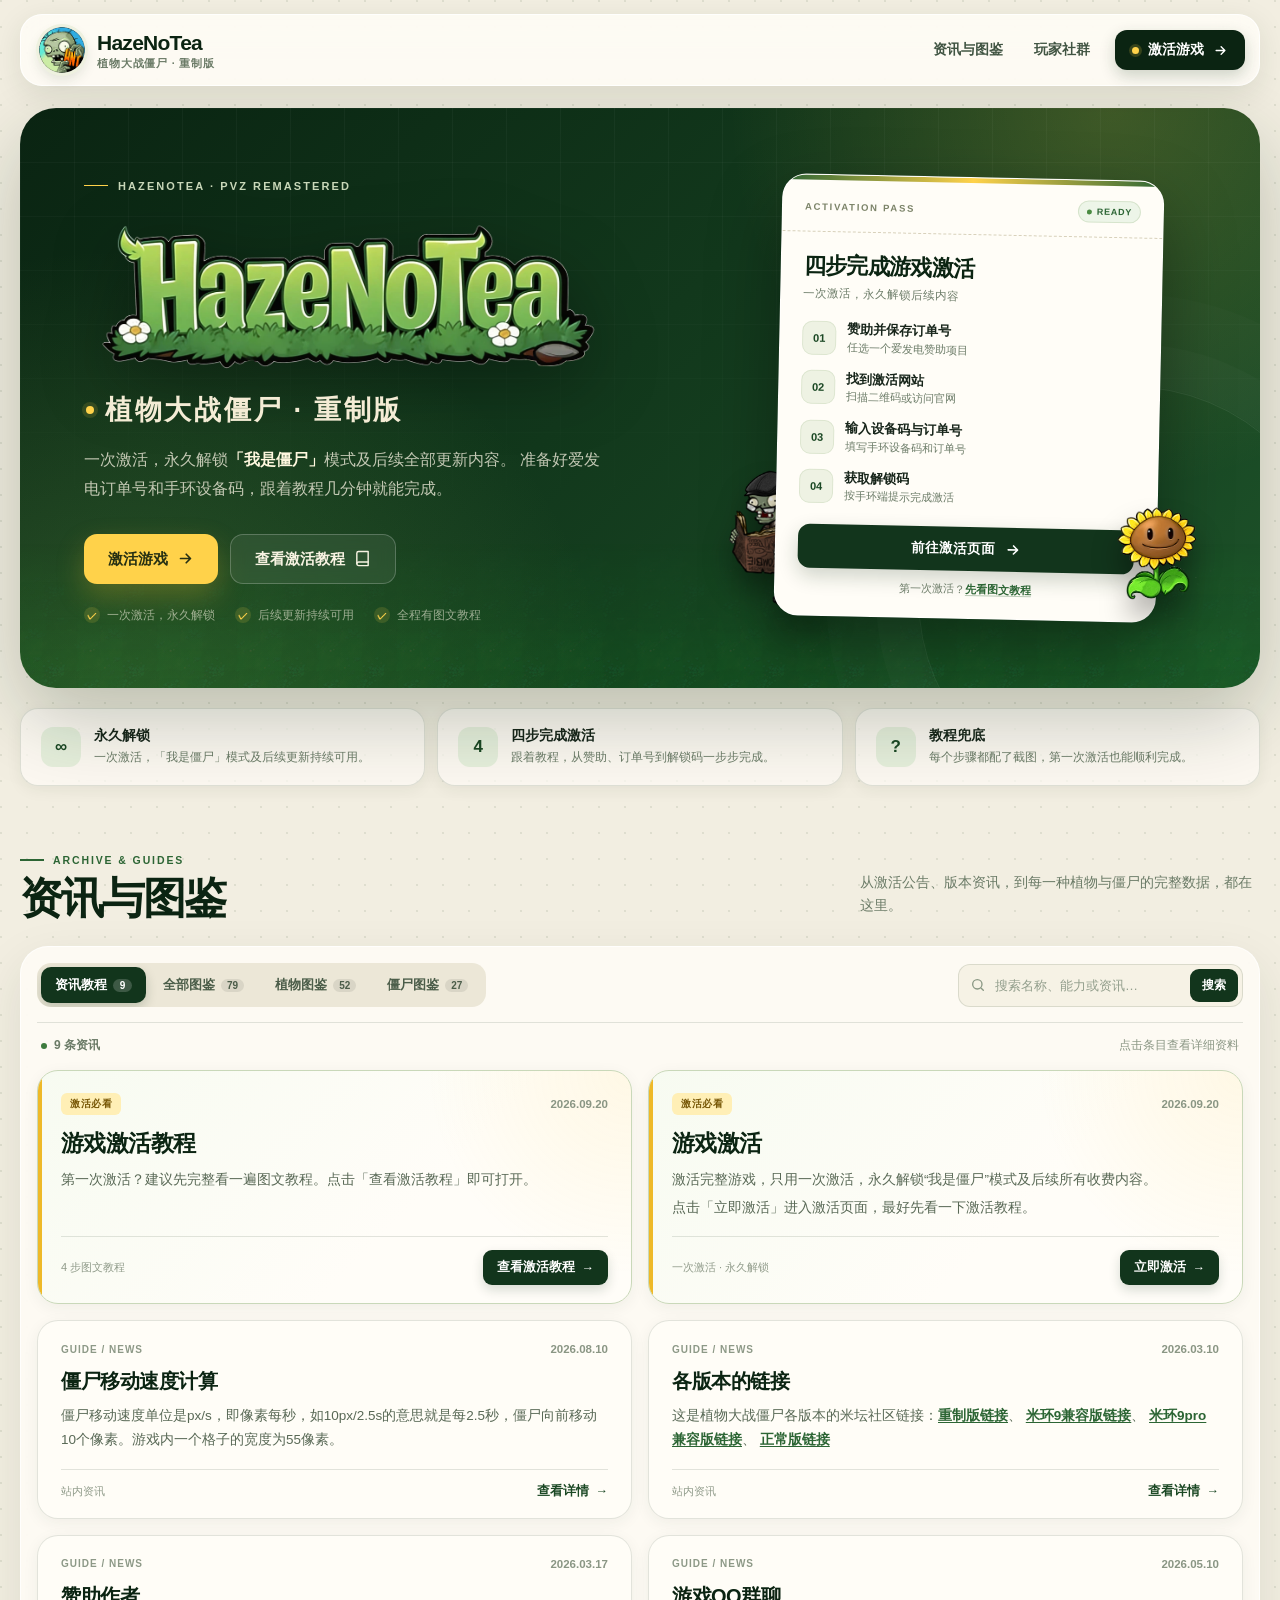
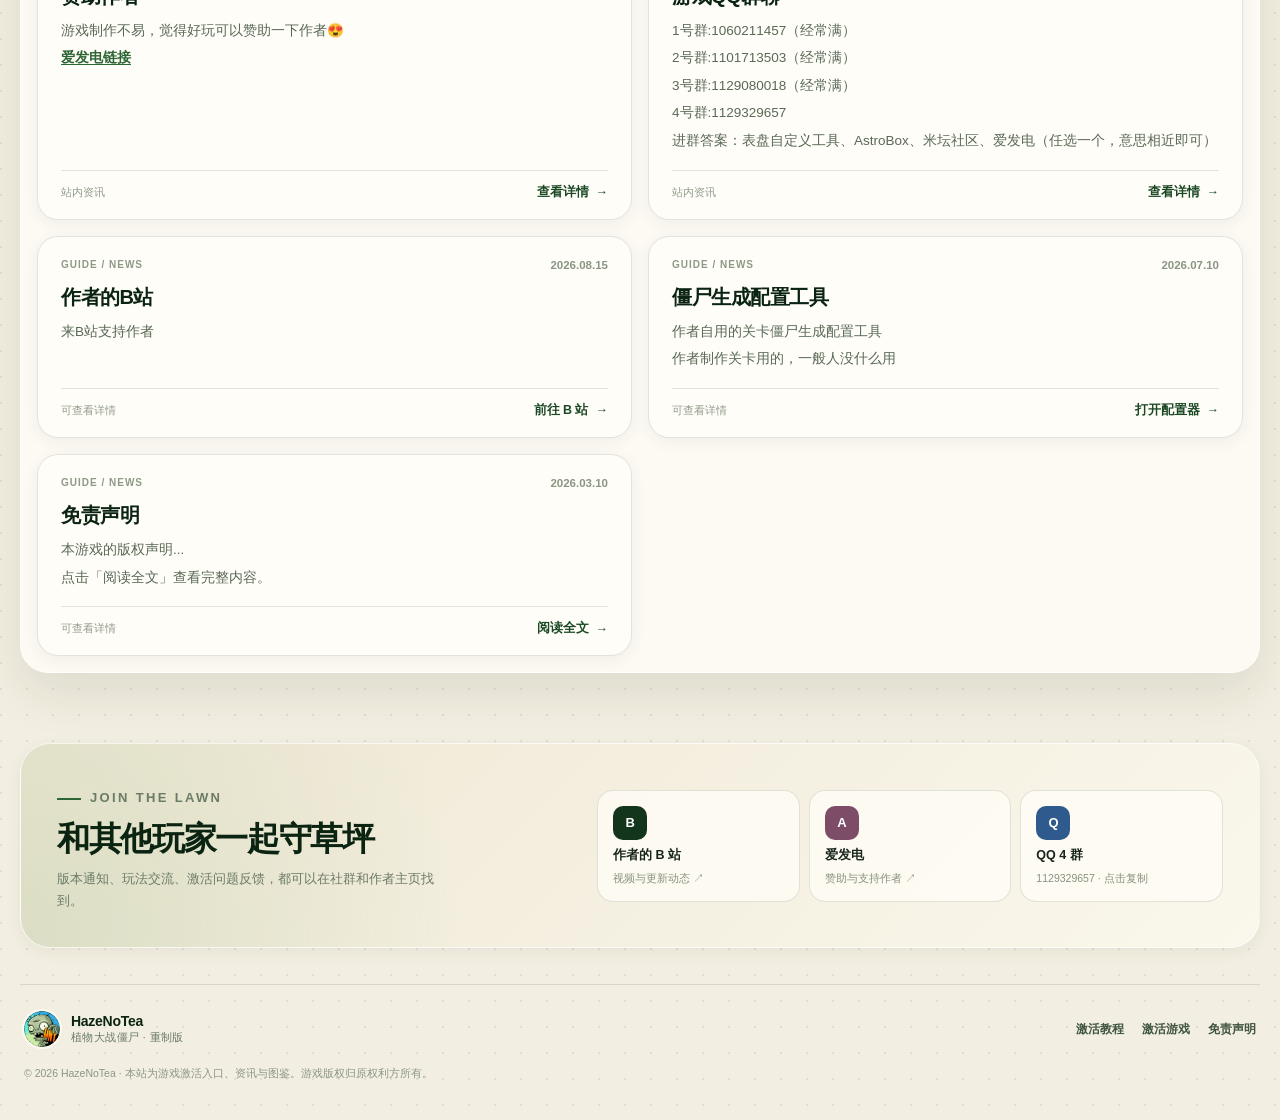
==== commit 4082c6f0: "feat: 界面优化" ====
--- a/index.html
+++ b/index.html
@@ -3,59 +3,282 @@
 <head>
     <meta charset="UTF-8" />
     <meta name="viewport" content="width=device-width, initial-scale=1.0" />
-    <title>HNT植物大战僵尸</title>
+    <title>HazeNoTea｜植物大战僵尸 · 重制版</title>
+    <meta name="description" content="HazeNoTea 植物大战僵尸重制版：一次激活，永久解锁「我是僵尸」模式及后续更新。含图文激活教程、植物图鉴与僵尸图鉴。" />
+    <meta name="theme-color" content="#12351c" />
+    <meta property="og:type" content="website" />
+    <meta property="og:site_name" content="HazeNoTea" />
+    <meta property="og:title" content="HazeNoTea｜植物大战僵尸 · 重制版" />
+    <meta property="og:description" content="游戏激活入口、图文教程与完整植物 / 僵尸图鉴。" />
+    <meta property="og:url" content="https://hazenotea.github.io/HNT-PVZ/" />
+    <meta property="og:image" content="https://hazenotea.github.io/HNT-PVZ/common/logo.png" />
+    <link rel="canonical" href="https://hazenotea.github.io/HNT-PVZ/" />
     <link rel="icon" type="image/png" href="common/logo.png" />
+    <link rel="preload" as="image" href="common/element/hazenotea_title.webp" type="image/webp" />
     <link rel="stylesheet" href="css/style.css" />
 </head>
 <body>
+    <a class="skip-link" href="#library">跳到主要内容</a>
 
     <!-- ===== 提示 Toast ===== -->
-    <div class="toast" id="toast"></div>
-
-    <!-- ===== 主应用 ===== -->
-    <div class="app" id="app">
-
-        <!-- 头部 -->
-        <header class="header">
-            <div class="logo-area">
-                <img src="common/logo.png" alt="Logo" class="logo-icon" />
-                <span class="logo-text">植物大战僵尸·重制版 <small>@HazeNoTea</small></span>
-            </div>
-            <div class="header-actions">
-                <div class="search-box">
-                    <input type="text" id="searchInput" placeholder="搜索名称..." />
-                    <button id="searchBtn">🔍 查找</button>
+    <div class="toast" id="toast" role="status" aria-live="polite"></div>
+
+    <!-- ===== 顶部导航 ===== -->
+    <header class="site-header">
+        <div class="header-inner">
+            <a class="brand" href="index.html" aria-label="HazeNoTea 首页">
+                <img src="common/logo.png" alt="" class="brand-logo" width="46" height="46" />
+                <span class="brand-copy">
+                    <strong>HazeNoTea</strong>
+                    <small>植物大战僵尸 · 重制版</small>
+                </span>
+            </a>
+
+            <nav class="nav" aria-label="主导航">
+                <a class="nav-link" href="#library">资讯与图鉴</a>
+                <a class="nav-link" href="#community">玩家社群</a>
+                <a class="nav-cta" href="https://hazenotea.github.io/HNT-PW/pages/activate/activate.html?game=com.hazenotea.pvz.watch" target="_blank" rel="noopener">
+                    <span class="nav-cta-dot" aria-hidden="true"></span>
+                    激活游戏
+                    <svg viewBox="0 0 24 24" fill="none" stroke="currentColor" stroke-width="2.2" stroke-linecap="round" stroke-linejoin="round" aria-hidden="true">
+                        <path d="M5 12h14M13 6l6 6-6 6" />
+                    </svg>
+                </a>
+            </nav>
+        </div>
+    </header>
+
+    <main class="page">
+        <!-- ===== 首屏：激活入口 ===== -->
+        <section class="hero" aria-labelledby="heroTitle">
+            <span class="hero-ground" aria-hidden="true"></span>
+
+            <div class="hero-copy">
+                <p class="eyebrow">HAZENOTEA · PVZ REMASTERED</p>
+
+                <h1 id="heroTitle">
+                    <picture class="hero-wordmark-wrap">
+                        <source srcset="common/element/hazenotea_title.webp" type="image/webp" />
+                        <img class="hero-wordmark" src="common/element/hazenotea_title-1200.png" alt="HazeNoTea" width="1200" height="393" />
+                    </picture>
+                    <span class="hero-title-sub">植物大战僵尸 · 重制版</span>
+                </h1>
+
+                <p class="hero-lead">
+                    一次激活，永久解锁<strong>「我是僵尸」</strong>模式及后续全部更新内容。
+                    准备好爱发电订单号和手环设备码，跟着教程几分钟就能完成。
+                </p>
+
+                <div class="hero-actions">
+                    <a class="btn btn--primary btn--lg" href="https://hazenotea.github.io/HNT-PW/pages/activate/activate.html?game=com.hazenotea.pvz.watch" target="_blank" rel="noopener">
+                        激活游戏
+                        <svg viewBox="0 0 24 24" fill="none" stroke="currentColor" stroke-width="2.4" stroke-linecap="round" stroke-linejoin="round" aria-hidden="true">
+                            <path d="M5 12h14M13 6l6 6-6 6" />
+                        </svg>
+                    </a>
+                    <a class="btn btn--ghost btn--lg" href="post/activateGuide.html">
+                        查看激活教程
+                        <svg viewBox="0 0 24 24" fill="none" stroke="currentColor" stroke-width="2" stroke-linecap="round" stroke-linejoin="round" aria-hidden="true">
+                            <path d="M4 19.5A2.5 2.5 0 0 1 6.5 17H20" />
+                            <path d="M6.5 2H20v20H6.5A2.5 2.5 0 0 1 4 19.5v-15A2.5 2.5 0 0 1 6.5 2Z" />
+                        </svg>
+                    </a>
                 </div>
-                <span class="stats" id="statsCounter">0 个条目</span>
-            </div>
-        </header>
-
-        <!-- 分类导航 -->
-        <div class="tabs" id="tabsContainer">
-            <button class="tab-btn active" data-filter="guide">🖼️游戏资讯 <span class="badge" id="gameGuide">0</span></button>
-            <button class="tab-btn" data-filter="all">🌱全部图鉴 <span class="badge" id="countAll">0</span></button>
-            <button class="tab-btn" data-filter="plant">🌻植物图鉴 <span class="badge" id="countPlant">0</span></button>
-            <button class="tab-btn" data-filter="zombie">😅僵尸图鉴 <span class="badge" id="countZombie">0</span></button>
+
+                <ul class="hero-checks" aria-label="激活说明">
+                    <li>一次激活，永久解锁</li>
+                    <li>后续更新持续可用</li>
+                    <li>全程有图文教程</li>
+                </ul>
+            </div>
+
+            <div class="hero-visual">
+                <img class="hero-zombie" src="common/element/学者僵尸.png" alt="" aria-hidden="true" />
+                <img class="hero-plant" src="common/element/向日葵.png" alt="" aria-hidden="true" />
+
+                <aside class="activation-pass" aria-label="激活流程">
+                    <div class="pass-head">
+                        <span class="pass-label">ACTIVATION PASS</span>
+                        <span class="pass-status">READY</span>
+                    </div>
+                    <div class="pass-body">
+                        <h2>四步完成游戏激活</h2>
+                        <p class="pass-sub">一次激活，永久解锁后续内容</p>
+
+                        <ol class="pass-steps">
+                            <li class="pass-step">
+                                <span class="pass-num">01</span>
+                                <span>
+                                    <strong>赞助并保存订单号</strong>
+                                    <small>任选一个爱发电赞助项目</small>
+                                </span>
+                            </li>
+                            <li class="pass-step">
+                                <span class="pass-num">02</span>
+                                <span>
+                                    <strong>找到激活网站</strong>
+                                    <small>扫描二维码或访问官网</small>
+                                </span>
+                            </li>
+                            <li class="pass-step">
+                                <span class="pass-num">03</span>
+                                <span>
+                                    <strong>输入设备码与订单号</strong>
+                                    <small>填写手环设备码和订单号</small>
+                                </span>
+                            </li>
+                            <li class="pass-step">
+                                <span class="pass-num">04</span>
+                                <span>
+                                    <strong>获取解锁码</strong>
+                                    <small>按手环端提示完成激活</small>
+                                </span>
+                            </li>
+                        </ol>
+
+                        <a class="pass-action" href="https://hazenotea.github.io/HNT-PW/pages/activate/activate.html?game=com.hazenotea.pvz.watch" target="_blank" rel="noopener">
+                            前往激活页面
+                            <svg viewBox="0 0 24 24" fill="none" stroke="currentColor" stroke-width="2.4" stroke-linecap="round" stroke-linejoin="round" aria-hidden="true">
+                                <path d="M5 12h14M13 6l6 6-6 6" />
+                            </svg>
+                        </a>
+                        <p class="pass-foot">第一次激活？<a href="post/activateGuide.html">先看图文教程</a></p>
+                    </div>
+                </aside>
+            </div>
+        </section>
+
+        <!-- ===== 快速说明 ===== -->
+        <div class="quick-strip" aria-label="激活要点">
+            <div class="quick-item">
+                <span class="quick-icon" aria-hidden="true">∞</span>
+                <div>
+                    <strong>永久解锁</strong>
+                    <p>一次激活，「我是僵尸」模式及后续更新持续可用。</p>
+                </div>
+            </div>
+            <div class="quick-item">
+                <span class="quick-icon" aria-hidden="true">4</span>
+                <div>
+                    <strong>四步完成激活</strong>
+                    <p>跟着教程，从赞助、订单号到解锁码一步步完成。</p>
+                </div>
+            </div>
+            <div class="quick-item">
+                <span class="quick-icon" aria-hidden="true">?</span>
+                <div>
+                    <strong>教程兜底</strong>
+                    <p>每个步骤都配了截图，第一次激活也能顺利完成。</p>
+                </div>
+            </div>
         </div>
 
-        <!-- 卡片网格 -->
-        <div class="grid" id="gridContainer"></div>
-
-        <!-- 底部 -->
-        <div class="footer">
-            <span>植物大战僵尸重制版 · 图鉴 v1.5 HazeNoTea && DeepSeek辅助完成</span>
-        </div>
-    </div>
+        <!-- ===== 资讯与图鉴 ===== -->
+        <section class="library" id="library" aria-labelledby="libraryTitle">
+            <div class="section-head">
+                <div>
+                    <p class="kicker">ARCHIVE &amp; GUIDES</p>
+                    <h2 id="libraryTitle">资讯与图鉴</h2>
+                </div>
+                <p>从激活公告、版本资讯，到每一种植物与僵尸的完整数据，都在这里。</p>
+            </div>
+
+            <div class="explorer">
+                <div class="explorer-bar">
+                    <div class="tabs" id="tabsContainer" role="tablist" aria-label="内容分类">
+                        <button class="tab-btn active" type="button" role="tab" aria-selected="true" data-filter="guide">
+                            资讯教程 <span class="badge" id="gameGuide">0</span>
+                        </button>
+                        <button class="tab-btn" type="button" role="tab" aria-selected="false" data-filter="all">
+                            全部图鉴 <span class="badge" id="countAll">0</span>
+                        </button>
+                        <button class="tab-btn" type="button" role="tab" aria-selected="false" data-filter="plant">
+                            植物图鉴 <span class="badge" id="countPlant">0</span>
+                        </button>
+                        <button class="tab-btn" type="button" role="tab" aria-selected="false" data-filter="zombie">
+                            僵尸图鉴 <span class="badge" id="countZombie">0</span>
+                        </button>
+                    </div>
+
+                    <div class="search-box">
+                        <svg viewBox="0 0 24 24" fill="none" stroke="currentColor" stroke-width="2" stroke-linecap="round" aria-hidden="true">
+                            <circle cx="11" cy="11" r="7"></circle>
+                            <path d="m20 20-3.2-3.2"></path>
+                        </svg>
+                        <input type="search" id="searchInput" placeholder="搜索名称、能力或资讯…" aria-label="搜索名称、能力或资讯" autocomplete="off" />
+                        <button id="searchBtn" type="button">搜索</button>
+                    </div>
+                </div>
+
+                <div class="explorer-meta">
+                    <span class="stats" id="statsCounter">正在加载…</span>
+                    <span class="meta-tip">点击条目查看详细资料</span>
+                </div>
+
+                <div class="grid guide-grid" id="gridContainer" role="tabpanel" aria-live="polite"></div>
+            </div>
+        </section>
+
+        <!-- ===== 玩家社群 ===== -->
+        <section class="community" id="community" aria-labelledby="communityTitle">
+            <div class="community-copy">
+                <p class="kicker">JOIN THE LAWN</p>
+                <h2 id="communityTitle">和其他玩家一起守草坪</h2>
+                <p>版本通知、玩法交流、激活问题反馈，都可以在社群和作者主页找到。</p>
+            </div>
+
+            <div class="community-links">
+                <a class="community-card" href="https://space.bilibili.com/364345419" target="_blank" rel="noopener">
+                    <span class="community-icon" aria-hidden="true">B</span>
+                    <strong>作者的 B 站</strong>
+                    <small>视频与更新动态 ↗</small>
+                </a>
+                <a class="community-card" href="https://ifdian.net/a/HazeNoTea" target="_blank" rel="noopener">
+                    <span class="community-icon" aria-hidden="true">A</span>
+                    <strong>爱发电</strong>
+                    <small>赞助与支持作者 ↗</small>
+                </a>
+                <button class="community-card" type="button" data-copy="1129329657">
+                    <span class="community-icon" aria-hidden="true">Q</span>
+                    <strong>QQ 4 群</strong>
+                    <small>1129329657 · 点击复制</small>
+                </button>
+            </div>
+        </section>
+
+        <!-- ===== 页脚 ===== -->
+        <footer class="site-footer">
+            <div class="footer-brand">
+                <img src="common/logo.png" alt="" width="36" height="36" />
+                <div>
+                    <strong>HazeNoTea</strong>
+                    <span>植物大战僵尸 · 重制版</span>
+                </div>
+            </div>
+            <div class="footer-links">
+                <a href="post/activateGuide.html">激活教程</a>
+                <a href="https://hazenotea.github.io/HNT-PW/pages/activate/activate.html?game=com.hazenotea.pvz.watch" target="_blank" rel="noopener">激活游戏</a>
+                <a href="post/免责声明.html">免责声明</a>
+            </div>
+            <p class="footer-copy">© 2026 HazeNoTea · 本站为游戏激活入口、资讯与图鉴。游戏版权归原权利方所有。</p>
+        </footer>
+    </main>
 
     <!-- ===== 模态框 ===== -->
-    <div class="modal-overlay" id="modalOverlay">
-        <div class="modal" id="modalContent">
-            <button class="modal-close" id="modalCloseBtn">✕</button>
-            <div id="modalIconContainer" style="text-align:center; margin-bottom:4px;"></div>
-            <div class="modal-name" id="modalName">向日葵</div>
-            <div style="text-align:center;"><span class="modal-type" id="modalType">🌱 植物</span></div>
-            <div class="modal-desc" id="modalDesc">生产阳光，为你提供能量。</div>
+    <div class="modal-overlay" id="modalOverlay" aria-hidden="true">
+        <div class="modal" id="modalContent" role="dialog" aria-modal="true" aria-labelledby="modalName" aria-describedby="modalDesc">
+            <button class="modal-close" id="modalCloseBtn" type="button" aria-label="关闭详情">
+                <svg viewBox="0 0 24 24" fill="none" stroke="currentColor" stroke-width="2.2" stroke-linecap="round" aria-hidden="true">
+                    <path d="M6 6l12 12M18 6 6 18" />
+                </svg>
+            </button>
+            <div class="modal-icon-wrap" id="modalIconContainer"></div>
+            <p class="modal-kicker" id="modalKicker">档案</p>
+            <h2 class="modal-name" id="modalName"></h2>
+            <div class="modal-type-row"><span class="modal-type" id="modalType"></span></div>
+            <div class="modal-desc" id="modalDesc"></div>
             <div class="props" id="modalProps"></div>
+            <div class="modal-actions" id="modalActions"></div>
         </div>
     </div>
 
@@ -65,340 +288,510 @@
     <script src="data/guides.js"></script>
 
     <script>
-        // ================================================================
-        // 1. 数据来源
-        // ================================================================
-        // 图鉴数据已拆分到 data/plants.js、data/zombies.js、data/guides.js
-        // 维护时请直接编辑上述文件，无需改动本页面代码。
-
-        // ================================================================
-        // 2. 状态
-        // ================================================================
-        let allData = null;
-        let currentFilter = 'guide';
-        let searchQuery = '';
-
-        // DOM 引用
-        const grid = document.getElementById('gridContainer');
-        const searchInput = document.getElementById('searchInput');
-        const searchBtn = document.getElementById('searchBtn');
-        const statsCounter = document.getElementById('statsCounter');
-        const tabsContainer = document.getElementById('tabsContainer');
-        const modalOverlay = document.getElementById('modalOverlay');
-        const modalCloseBtn = document.getElementById('modalCloseBtn');
-        const modalIconContainer = document.getElementById('modalIconContainer');
-        const modalName = document.getElementById('modalName');
-        const modalType = document.getElementById('modalType');
-        const modalDesc = document.getElementById('modalDesc');
-        const modalProps = document.getElementById('modalProps');
-        const toast = document.getElementById('toast');
-        const countAll = document.getElementById('countAll');
-        const countPlant = document.getElementById('countPlant');
-        const countZombie = document.getElementById('countZombie');
-        const countGuide = document.getElementById('gameGuide');
-
-        // ================================================================
-        // 3. 工具函数
-        // ================================================================
-        function showToast(message, type = 'info', duration = 3000) {
-            toast.textContent = message;
-            toast.className = 'toast ' + type + ' show';
-            clearTimeout(toast._timer);
-            toast._timer = setTimeout(() => { toast.classList.remove('show'); }, duration);
-        }
-
-        function getTypeLabel(type) {
-            if (type === 'plant') return '🌱 植物';
-            if (type === 'zombie') return '🧟 僵尸';
-            return '📰 资讯';
-        }
-
-        function getTagClass(type) {
-            return type === 'plant' ? 'plant-tag' : 'zombie-tag';
-        }
-
-        function flattenData(data) {
-            if (!data) return [];
-            const plants = (data.plants || []).map(item => ({ ...item, type: 'plant' }));
-            const zombies = (data.zombies || []).map(item => ({ ...item, type: 'zombie' }));
-            const guides = (data.guides || []).map(item => ({ ...item, type: 'guide' }));
-            return [...plants, ...zombies, ...guides];
-        }
-
-        function filterItems(items, filter, query) {
-    let result = items;
-    if (filter === 'all') {
-        result = result.filter(i => i.type === 'plant' || i.type === 'zombie');
-    } else if (filter === 'plant') {
-        result = result.filter(i => i.type === 'plant');
-    } else if (filter === 'zombie') {
-        result = result.filter(i => i.type === 'zombie');
-    } else if (filter === 'guide') {
-        result = result.filter(i => i.type === 'guide');
-    }
-
-    if (query.trim()) {
-        const q = query.trim().toLowerCase();
-        result = result.filter(i => {
-            if (i.type === 'guide') {
-                const title = (i.title || '').toLowerCase();
-                const div = document.createElement('div');
-                div.innerHTML = i.content || '';
-                const textContent = div.textContent || '';
-                return title.includes(q) || textContent.toLowerCase().includes(q);
-            }
-            return (i.name || '').toLowerCase().includes(q) ||
-                   (i.special || '').toLowerCase().includes(q) ||
-                   (i.description || '').toLowerCase().includes(q);
-        });
-    }
-    return result;
-}
-
-        function renderCardIcon(item) {
-            if (item.image && item.image.trim() !== '') {
-                return `<img src="${item.image}" alt="${item.name}" class="card-img" onerror="this.style.display='none'; this.parentNode.innerHTML='<span class=\\'card-emoji\\'>${item.emoji || '🌿'}</span>';">`;
-            } else {
-                return `<span class="card-emoji">${item.emoji || '🌿'}</span>`;
-            }
-        }
-
-        // ================================================================
-        // 4. 模态框（通用，支持 guide）
-        // ================================================================
-        function openModal(item, type) {
-            if (type === 'guide') {
-                // 资讯专用模态框
-                modalIconContainer.innerHTML = ''; // 无图标
-                modalName.textContent = item.title;
-                modalType.textContent = `📅 ${item.date}`;
-                modalType.style.background = '#f0f7eb';
-                modalDesc.innerHTML = item.content || '暂无内容';
-                modalDesc.style.borderLeftColor = '#8aaa7a';
-                let linkHtml = '';
-                if (item.link) {
-                    linkHtml = `<div style="margin-top:16px;text-align:center;">
-                        <a href="${item.link}" target="_blank" class="btn" style="background:#4d7c3f;color:#fff;padding:10px 24px;border-radius:40px;text-decoration:none;display:inline-block;">🔗 阅读原文</a>
-                    </div>`;
-                }
-                modalProps.innerHTML = linkHtml;
-                modalOverlay.classList.add('open');
-                document.body.style.overflow = 'hidden';
-                return;
-            }
-
-            // 植物 / 僵尸 原有逻辑
-            const isPlant = type === 'plant';
-            if (item.image && item.image.trim() !== '') {
-                modalIconContainer.innerHTML =
-                    `<img src="${item.image}" alt="${item.name}" class="modal-img" onerror="this.style.display='none'; this.parentNode.innerHTML='<span class=\\'modal-emoji\\'>${item.emoji || '🌿'}</span>';">`;
-            } else {
-                modalIconContainer.innerHTML = `<span class="modal-emoji">${item.emoji || '🌿'}</span>`;
-            }
-
-            modalName.textContent = item.name;
-            modalType.textContent = getTypeLabel(type);
-            modalType.style.background = isPlant ? '#e1f0d8' : '#efe6e6';
-            modalDesc.textContent = item.description || '暂无描述';
-            modalDesc.style.borderLeftColor = '#8aaa7a';
-
-            let propsHtml = '';
-            if (isPlant) {
-                const fields = [
-                    ['☀️ 阳光消耗', item.cost],
-                    ['❤️ 生命值', item.health],
-                    ['⚔️ 伤害', item.damage],
-                    ['📏 攻击范围', item.range || '无'],
-                    ['⏱️ 冷却速度', item.recharge || '中等'],
-                    ['✨ 能力', item.special || '无']
-                ];
-                fields.forEach(([label, value]) => {
-                    propsHtml +=
-                        `<div class="prop-item"><span class="label">${label}</span><span class="value plant-val">${value}</span></div>`;
+        (() => {
+            'use strict';
+
+            // ================================================================
+            // 1. 常量与状态
+            // ================================================================
+            const ACTIVATE_URL = 'https://hazenotea.github.io/HNT-PW/pages/activate/activate.html?game=com.hazenotea.pvz.watch';
+            const FEATURED_GUIDES = new Set(['guide1', 'guide2']);
+            const GUIDE_CTA = {
+                guide1: '查看激活教程',
+                guide2: '立即激活',
+                guide7: '前往 B 站',
+                guide8: '打开配置器',
+                guide9: '阅读全文'
+            };
+            const GUIDE_HINT = {
+                guide1: '4 步图文教程',
+                guide2: '一次激活 · 永久解锁'
+            };
+            const FILTER_UNIT = {
+                guide: '条资讯',
+                all: '个条目',
+                plant: '种植物',
+                zombie: '种僵尸'
+            };
+
+            const allowedFilters = ['guide', 'all', 'plant', 'zombie'];
+            const requestedFilter = new URLSearchParams(window.location.search).get('tab');
+
+            let allData = null;
+            let currentFilter = allowedFilters.includes(requestedFilter) ? requestedFilter : 'guide';
+            let searchQuery = '';
+            let lastFocusedElement = null;
+
+            // DOM 引用
+            const grid = document.getElementById('gridContainer');
+            const searchInput = document.getElementById('searchInput');
+            const searchBtn = document.getElementById('searchBtn');
+            const statsCounter = document.getElementById('statsCounter');
+            const tabsContainer = document.getElementById('tabsContainer');
+            const modalOverlay = document.getElementById('modalOverlay');
+            const modalCloseBtn = document.getElementById('modalCloseBtn');
+            const modalIconContainer = document.getElementById('modalIconContainer');
+            const modalKicker = document.getElementById('modalKicker');
+            const modalName = document.getElementById('modalName');
+            const modalType = document.getElementById('modalType');
+            const modalDesc = document.getElementById('modalDesc');
+            const modalProps = document.getElementById('modalProps');
+            const modalActions = document.getElementById('modalActions');
+            const toast = document.getElementById('toast');
+            const countAll = document.getElementById('countAll');
+            const countPlant = document.getElementById('countPlant');
+            const countZombie = document.getElementById('countZombie');
+            const countGuide = document.getElementById('gameGuide');
+
+            // ================================================================
+            // 2. 工具函数
+            // ================================================================
+            function escapeHtml(value) {
+                return String(value == null ? '' : value).replace(/[&<>"']/g, (char) => ({
+                    '&': '&amp;',
+                    '<': '&lt;',
+                    '>': '&gt;',
+                    '"': '&quot;',
+                    "'": '&#39;'
+                }[char]));
+            }
+
+            function formatDate(value) {
+                return String(value || '').replace(/-/g, '.');
+            }
+
+            function isExternal(url) {
+                return /^https?:\/\//i.test(url || '');
+            }
+
+            function showToast(message, type = 'info', duration = 2400) {
+                toast.textContent = message;
+                toast.className = 'toast ' + type + ' show';
+                clearTimeout(toast._timer);
+                toast._timer = setTimeout(() => {
+                    toast.classList.remove('show');
+                }, duration);
+            }
+
+            function getTypeLabel(type) {
+                if (type === 'plant') return '植物';
+                if (type === 'zombie') return '僵尸';
+                return '资讯';
+            }
+
+            function flattenData(data) {
+                if (!data) return [];
+                const plants = (data.plants || []).map(item => ({ ...item, type: 'plant' }));
+                const zombies = (data.zombies || []).map(item => ({ ...item, type: 'zombie' }));
+                const guides = (data.guides || []).map(item => ({ ...item, type: 'guide' }));
+                return [...plants, ...zombies, ...guides];
+            }
+
+            function filterItems(items, filter, query) {
+                let result = items;
+
+                if (filter === 'all') {
+                    result = result.filter(item => item.type === 'plant' || item.type === 'zombie');
+                } else if (filter === 'plant') {
+                    result = result.filter(item => item.type === 'plant');
+                } else if (filter === 'zombie') {
+                    result = result.filter(item => item.type === 'zombie');
+                } else if (filter === 'guide') {
+                    result = result.filter(item => item.type === 'guide');
+                }
+
+                const keyword = query.trim().toLowerCase();
+                if (keyword) {
+                    result = result.filter(item => {
+                        if (item.type === 'guide') {
+                            const title = (item.title || '').toLowerCase();
+                            const holder = document.createElement('div');
+                            holder.innerHTML = item.content || '';
+                            const text = (holder.textContent || '').toLowerCase();
+                            return title.includes(keyword) || text.includes(keyword);
+                        }
+
+                        return (item.name || '').toLowerCase().includes(keyword) ||
+                            (item.special || '').toLowerCase().includes(keyword) ||
+                            (item.description || '').toLowerCase().includes(keyword);
+                    });
+                }
+
+                return result;
+            }
+
+            function bindImageFallbacks(root) {
+                root.querySelectorAll('.card-img, .modal-img').forEach((img) => {
+                    const fallback = () => {
+                        const container = img.closest('.card-art') || img.parentElement;
+                        if (!container) return;
+                        const emoji = img.dataset.emoji || '🌿';
+                        const isModal = img.classList.contains('modal-img');
+                        container.innerHTML = `<span class="${isModal ? 'modal-emoji' : 'card-emoji'}" aria-hidden="true">${escapeHtml(emoji)}</span>`;
+                    };
+
+                    img.addEventListener('error', fallback, { once: true });
+                    if (img.complete && img.naturalWidth === 0) fallback();
                 });
-            } else {
-                const fields = [
-                    ['❤️ 生命值', item.health],
-                    ['💨 速度', item.speed || '普通'],
-                    ['⚔️ 伤害', item.damage || 50],
-                    ['✨ 能力', item.special || '无']
-                ];
-                fields.forEach(([label, value]) => {
-                    propsHtml +=
-                        `<div class="prop-item"><span class="label">${label}</span><span class="value zombie-val">${value}</span></div>`;
-                });
-            }
-            modalProps.innerHTML = propsHtml;
-
-            modalOverlay.classList.add('open');
-            document.body.style.overflow = 'hidden';
-        }
-
-        function closeModal() {
-            modalOverlay.classList.remove('open');
-            document.body.style.overflow = '';
-        }
-
-        modalOverlay.addEventListener('click', (e) => { if (e.target === modalOverlay) closeModal(); });
-        modalCloseBtn.addEventListener('click', closeModal);
-        document.addEventListener('keydown', (e) => { if (e.key === 'Escape') closeModal(); });
-
-        // ================================================================
-        // 5. 渲染
-        // ================================================================
-        function render() {
-            if (!allData) {
-                grid.innerHTML = `<div class="empty-state"><span class="big-emoji">📂</span><h3>数据加载失败</h3><p>请刷新页面重试</p></div>`;
-                statsCounter.textContent = '0 个条目';
-                countAll.textContent = '0';
-                countPlant.textContent = '0';
-                countZombie.textContent = '0';
-                countGuide.textContent = '0';
-                return;
-            }
-
-            const flat = flattenData(allData);
-            const filtered = filterItems(flat, currentFilter, searchQuery);
-
-            // 更新统计
-            statsCounter.textContent = filtered.length + ' 个条目';
-            const allItems = flat.filter(i => i.type === 'plant' || i.type === 'zombie');  // 只统计植物+僵尸
-            const plantItems = flat.filter(i => i.type === 'plant');
-            const zombieItems = flat.filter(i => i.type === 'zombie');
-            const guideItems = flat.filter(i => i.type === 'guide');
-            countAll.textContent = allItems.length;
-            countPlant.textContent = plantItems.length;
-            countZombie.textContent = zombieItems.length;
-            countGuide.textContent = guideItems.length;
-
-            // 激活 tab
-            document.querySelectorAll('.tab-btn').forEach(btn => {
-                btn.classList.toggle('active', btn.dataset.filter === currentFilter);
-            });
-
-            if (filtered.length === 0) {
-                grid.innerHTML = `
-                    <div class="empty-state">
-                        <span class="big-emoji">🔍</span>
-                        <h3>没有找到匹配的条目</h3>
-                        <p>试试调整搜索关键词或切换分类</p>
-                    </div>
-                `;
-                return;
-            }
-
-            // ---- 根据类型渲染 ----
-            if (currentFilter === 'guide') {
-                // 渲染帖子列表
-                grid.style.display = 'block'; // 改为 block 以便帖子上下排列
-                grid.innerHTML = filtered.map(item => `
-                    <div class="post-card" data-id="${item.id}" data-type="guide">
-                        <div class="post-header">
-                            <h3 class="post-title">${item.title}</h3>
-                            <span class="post-date">📅 ${item.date}</span>
-                        </div>
-                        <div class="post-content">${item.content}</div>
-                        ${item.link ? `<a href="${item.link}" target="_blank" class="post-link">🔗 阅读原文</a>` : ''}
-                    </div>
-                `).join('');
-
-                // 绑定点击事件（点击整个卡片打开详情）
-                grid.querySelectorAll('.post-card').forEach(card => {
-                    card.addEventListener('click', (e) => {
-                        // 如果点击的是内部的链接，不触发卡片点击，避免冲突
-                        if (e.target.tagName === 'A') return;
-                        const id = card.dataset.id;
-                        const item = allData.guides.find(d => d.id === id);
-                        if (item) openModal(item, 'guide');
-                    });
-                });
-            } else {
-                // 渲染卡片网格（植物 / 僵尸）
-                grid.style.display = 'grid';
-                grid.innerHTML = filtered.map(item => {
-                    const tagLabel = item.type === 'plant' ? '🌱 植物' : '🧟 僵尸';
-                    const tagClass = getTagClass(item.type);
-                    const costOrHealth = item.type === 'plant' ? `☀️ ${item.cost}` : `❤️ ${item.health}`;
-                    const extra = item.type === 'plant' ? (item.damage > 0 ? `⚔️ ${item.damage}` : '🌿 辅助') :
-                        `💨 ${item.speed}`;
+            }
+
+            // ================================================================
+            // 3. 卡片渲染
+            // ================================================================
+            function renderCardArt(item) {
+                if (item.image && String(item.image).trim() !== '') {
                     return `
-                        <div class="card" data-id="${item.id}" data-type="${item.type}">
-                            ${renderCardIcon(item)}
-                            <div class="name">${item.name}</div>
-                            <div class="sub">${costOrHealth} · ${extra}</div>
-                            <div class="tags">
-                                <span class="tag ${tagClass}">${tagLabel}</span>
-                                ${item.special ? `<span class="tag">✨ ${item.special}</span>` : ''}
-                            </div>
+                        <div class="card-art">
+                            <img class="card-img" src="${escapeHtml(item.image)}" alt="${escapeHtml(item.name || '')}"
+                                loading="lazy" decoding="async" data-emoji="${escapeHtml(item.emoji || '🌿')}">
                         </div>
                     `;
-                }).join('');
-
-                // 绑定卡片点击
-                grid.querySelectorAll('.card').forEach(card => {
-                    card.addEventListener('click', () => {
-                        const id = card.dataset.id;
-                        const type = card.dataset.type;
-                        const dataArray = type === 'plant' ? allData.plants : allData.zombies;
-                        const item = dataArray.find(d => d.id === id);
-                        if (item) openModal(item, type);
+                }
+
+                return `<div class="card-art"><span class="card-emoji" aria-hidden="true">${escapeHtml(item.emoji || '🌿')}</span></div>`;
+            }
+
+            function renderGuideCard(item) {
+                const featured = FEATURED_GUIDES.has(item.id);
+                const cta = GUIDE_CTA[item.id] || '查看详情';
+                const hint = GUIDE_HINT[item.id] || (item.link ? '可查看详情' : '站内资讯');
+                const link = item.link || '';
+                const target = isExternal(link) ? ' target="_blank" rel="noopener"' : '';
+
+                const actionHtml = link
+                    ? `<a class="post-link" href="${escapeHtml(link)}"${target}>${escapeHtml(cta)}<span aria-hidden="true">→</span></a>`
+                    : `<span class="post-link">${escapeHtml(cta)}<span aria-hidden="true">→</span></span>`;
+
+                const topHtml = featured
+                    ? '<span class="featured-flag">激活必看</span>'
+                    : '<span class="post-kind">GUIDE / NEWS</span>';
+
+                return `
+                    <article class="post-card${featured ? ' post-card--featured' : ''}"
+                        data-id="${escapeHtml(item.id)}" data-type="guide"
+                        tabindex="0" role="button" aria-label="查看《${escapeHtml(item.title || '资讯')}》">
+                        <div class="post-card-top">
+                            ${topHtml}
+                            <time class="post-date" datetime="${escapeHtml(item.date || '')}">${escapeHtml(formatDate(item.date))}</time>
+                        </div>
+                        <h3 class="post-title">${escapeHtml(item.title || '未命名资讯')}</h3>
+                        <div class="post-content">${item.content || ''}</div>
+                        <div class="post-card-foot">
+                            <span class="post-foot-hint">${escapeHtml(hint)}</span>
+                            ${actionHtml}
+                        </div>
+                    </article>
+                `;
+            }
+
+            function renderCatalogCard(item) {
+                const isPlant = item.type === 'plant';
+                const typeLabel = getTypeLabel(item.type);
+                const meta = isPlant
+                    ? `☀ ${escapeHtml(item.cost)} · ❤ ${escapeHtml(item.health)}`
+                    : `❤ ${escapeHtml(item.health)} · 💨 ${escapeHtml(item.speed || '普通')}`;
+                const specialHtml = item.special
+                    ? `<span class="card-special">${escapeHtml(item.special)}</span>`
+                    : '';
+
+                return `
+                    <article class="card" data-id="${escapeHtml(item.id)}" data-type="${escapeHtml(item.type)}"
+                        tabindex="0" role="button" aria-label="查看${typeLabel} ${escapeHtml(item.name || '')} 的详细资料">
+                        <div class="card-top">
+                            <span class="tag">${typeLabel}</span>
+                            <span class="card-arrow" aria-hidden="true">↗</span>
+                        </div>
+                        ${renderCardArt(item)}
+                        <h3 class="name">${escapeHtml(item.name || '未命名')}</h3>
+                        <div class="sub">${meta}</div>
+                        ${specialHtml}
+                    </article>
+                `;
+            }
+
+            // ================================================================
+            // 4. 渲染列表
+            // ================================================================
+            function render() {
+                if (!allData) {
+                    grid.innerHTML = `
+                        <div class="empty-state">
+                            <span class="big-emoji">📂</span>
+                            <h3>数据加载失败</h3>
+                            <p>请刷新页面重试</p>
+                        </div>
+                    `;
+                    statsCounter.textContent = '0 个条目';
+                    [countAll, countPlant, countZombie, countGuide].forEach((node) => {
+                        node.textContent = '0';
                     });
+                    return;
+                }
+
+                const flat = flattenData(allData);
+                const filtered = filterItems(flat, currentFilter, searchQuery);
+                const isGuide = currentFilter === 'guide';
+
+                statsCounter.textContent = `${filtered.length} ${FILTER_UNIT[currentFilter] || '个条目'}`;
+
+                const allItems = flat.filter(item => item.type === 'plant' || item.type === 'zombie');
+                countAll.textContent = allItems.length;
+                countPlant.textContent = flat.filter(item => item.type === 'plant').length;
+                countZombie.textContent = flat.filter(item => item.type === 'zombie').length;
+                countGuide.textContent = flat.filter(item => item.type === 'guide').length;
+
+                tabsContainer.querySelectorAll('.tab-btn').forEach((btn) => {
+                    const active = btn.dataset.filter === currentFilter;
+                    btn.classList.toggle('active', active);
+                    btn.setAttribute('aria-selected', String(active));
                 });
-            }
-        }
-
-        // ================================================================
-        // 6. 初始化数据
-        // ================================================================
-        function initData() {
-            // 数据由 data/plants.js、data/zombies.js、data/guides.js 提供
-            const hasExternalData = Array.isArray(window.PVZ_PLANTS) ||
-                                    Array.isArray(window.PVZ_ZOMBIES) ||
-                                    Array.isArray(window.PVZ_GUIDES);
-            if (!hasExternalData) {
-                grid.innerHTML = `<div class="empty-state"><span class="big-emoji">📂</span><h3>数据文件加载失败</h3><p>请确认 data/plants.js、data/zombies.js、data/guides.js 存在</p></div>`;
-                statsCounter.textContent = '0 个条目';
-                return;
-            }
-            allData = {
-                plants: (window.PVZ_PLANTS || []).map(p => ({ ...p })),
-                zombies: (window.PVZ_ZOMBIES || []).map(z => ({ ...z })),
-                guides: (window.PVZ_GUIDES || []).map(g => ({ ...g }))
-            };
-            render();
-            showToast('✅ 数据加载成功', 'success', 2000);
-        }
-
-        // ================================================================
-        // 7. 事件绑定
-        // ================================================================
-        tabsContainer.addEventListener('click', (e) => {
-            const btn = e.target.closest('.tab-btn');
-            if (!btn) return;
-            const filter = btn.dataset.filter;
-            if (filter === currentFilter) return;
-            currentFilter = filter;
-            render();
-        });
-
-        function doSearch() {
-            searchQuery = searchInput.value;
-            render();
-        }
-        searchBtn.addEventListener('click', doSearch);
-        searchInput.addEventListener('keydown', (e) => { if (e.key === 'Enter') doSearch(); });
-        searchInput.addEventListener('input', () => {
-            clearTimeout(searchInput._timer);
-            searchInput._timer = setTimeout(doSearch, 300);
-        });
-
-        // ================================================================
-        // 8. 启动
-        // ================================================================
-        document.addEventListener('DOMContentLoaded', function() {
-            initData();
-            console.log('🌱 植物大战僵尸图鉴已启动（数据来自 data/*.js）');
-        });
+
+                grid.classList.toggle('guide-grid', isGuide);
+                grid.classList.toggle('catalog-grid', !isGuide);
+
+                if (filtered.length === 0) {
+                    grid.innerHTML = `
+                        <div class="empty-state">
+                            <span class="big-emoji">🔍</span>
+                            <h3>没有找到匹配的内容</h3>
+                            <p>试试调整搜索关键词，或切换上方分类。</p>
+                        </div>
+                    `;
+                    return;
+                }
+
+                grid.innerHTML = isGuide
+                    ? filtered.map(renderGuideCard).join('')
+                    : filtered.map(renderCatalogCard).join('');
+
+                bindImageFallbacks(grid);
+            }
+
+            // ================================================================
+            // 5. 模态框
+            // ================================================================
+            function openModal(item, type) {
+                lastFocusedElement = document.activeElement;
+                modalType.className = 'modal-type';
+                modalActions.innerHTML = '';
+                modalProps.innerHTML = '';
+
+                if (type === 'guide') {
+                    const featured = FEATURED_GUIDES.has(item.id);
+                    modalIconContainer.innerHTML = `<span class="modal-mark" aria-hidden="true">${featured ? '★' : 'i'}</span>`;
+                    modalKicker.textContent = featured ? '激活必读 · ACTIVATION' : '游戏资讯 · GUIDE';
+                    modalName.textContent = item.title || '未命名资讯';
+                    modalType.textContent = `更新于 ${formatDate(item.date)}`;
+                    modalType.classList.add('is-guide');
+                    modalDesc.innerHTML = item.content || '<p>暂无内容</p>';
+
+                    if (item.link) {
+                        const cta = GUIDE_CTA[item.id] || '打开链接';
+                        const target = isExternal(item.link) ? ' target="_blank" rel="noopener"' : '';
+                        modalActions.innerHTML = `
+                            <a class="btn btn--dark" href="${escapeHtml(item.link)}"${target}>
+                                ${escapeHtml(cta)}
+                                <svg viewBox="0 0 24 24" fill="none" stroke="currentColor" stroke-width="2.2" stroke-linecap="round" stroke-linejoin="round" aria-hidden="true">
+                                    <path d="M5 12h14M13 6l6 6-6 6" />
+                                </svg>
+                            </a>
+                        `;
+                    }
+                } else {
+                    const isPlant = type === 'plant';
+                    const typeLabel = isPlant ? '植物' : '僵尸';
+
+                    if (item.image && String(item.image).trim() !== '') {
+                        modalIconContainer.innerHTML = `
+                            <img class="modal-img" src="${escapeHtml(item.image)}" alt="${escapeHtml(item.name || '')}"
+                                data-emoji="${escapeHtml(item.emoji || '🌿')}">
+                        `;
+                    } else {
+                        modalIconContainer.innerHTML = `<span class="modal-emoji" aria-hidden="true">${escapeHtml(item.emoji || '🌿')}</span>`;
+                    }
+
+                    modalKicker.textContent = isPlant ? '植物档案 · PLANT' : '僵尸档案 · ZOMBIE';
+                    modalName.textContent = item.name || '未命名';
+                    modalType.textContent = typeLabel;
+                    modalType.classList.add(isPlant ? 'is-plant' : 'is-zombie');
+                    modalDesc.textContent = item.description || '暂无描述';
+
+                    const fields = isPlant
+                        ? [
+                            ['阳光消耗', item.cost],
+                            ['生命值', item.health],
+                            ['伤害', item.damage],
+                            ['攻击范围', item.range || '无'],
+                            ['冷却速度', item.recharge || '中等'],
+                            ['能力', item.special || '无']
+                        ]
+                        : [
+                            ['生命值', item.health],
+                            ['速度', item.speed || '普通'],
+                            ['伤害', item.damage || 50],
+                            ['能力', item.special || '无']
+                        ];
+
+                    modalProps.innerHTML = fields.map(([label, value]) => `
+                        <div class="prop-item">
+                            <span class="label">${escapeHtml(label)}</span>
+                            <span class="value ${isPlant ? 'plant-val' : 'zombie-val'}">${escapeHtml(value)}</span>
+                        </div>
+                    `).join('');
+
+                    bindImageFallbacks(modalIconContainer);
+                }
+
+                modalOverlay.classList.add('open');
+                modalOverlay.setAttribute('aria-hidden', 'false');
+                document.body.classList.add('modal-open');
+
+                requestAnimationFrame(() => modalCloseBtn.focus());
+            }
+
+            function closeModal() {
+                if (!modalOverlay.classList.contains('open')) return;
+                modalOverlay.classList.remove('open');
+                modalOverlay.setAttribute('aria-hidden', 'true');
+                document.body.classList.remove('modal-open');
+
+                if (lastFocusedElement && document.contains(lastFocusedElement)) {
+                    lastFocusedElement.focus();
+                }
+            }
+
+            function openItem(id, type) {
+                if (!allData) return;
+                const source = type === 'plant'
+                    ? allData.plants
+                    : type === 'zombie'
+                        ? allData.zombies
+                        : allData.guides;
+                const item = (source || []).find(entry => entry.id === id);
+                if (item) openModal(item, type);
+            }
+
+            // ================================================================
+            // 6. 事件绑定
+            // ================================================================
+            tabsContainer.addEventListener('click', (event) => {
+                const btn = event.target.closest('.tab-btn');
+                if (!btn || btn.dataset.filter === currentFilter) return;
+                currentFilter = btn.dataset.filter;
+                render();
+            });
+
+            grid.addEventListener('click', (event) => {
+                if (event.target.closest('a')) return;
+                const card = event.target.closest('[data-id][data-type]');
+                if (!card) return;
+                openItem(card.dataset.id, card.dataset.type);
+            });
+
+            grid.addEventListener('keydown', (event) => {
+                if (event.key !== 'Enter' && event.key !== ' ') return;
+                if (event.target.closest('a')) return;
+                const card = event.target.closest('[data-id][data-type]');
+                if (!card) return;
+                event.preventDefault();
+                openItem(card.dataset.id, card.dataset.type);
+            });
+
+            modalCloseBtn.addEventListener('click', closeModal);
+            modalOverlay.addEventListener('click', (event) => {
+                if (event.target === modalOverlay) closeModal();
+            });
+            document.addEventListener('keydown', (event) => {
+                if (event.key === 'Escape') closeModal();
+            });
+
+            function doSearch() {
+                searchQuery = searchInput.value;
+                render();
+            }
+
+            searchBtn.addEventListener('click', doSearch);
+            searchInput.addEventListener('keydown', (event) => {
+                if (event.key === 'Enter') doSearch();
+            });
+            searchInput.addEventListener('input', () => {
+                clearTimeout(searchInput._timer);
+                searchInput._timer = setTimeout(doSearch, 260);
+            });
+
+            // 复制 QQ 群号
+            async function copyText(text) {
+                if (navigator.clipboard && window.isSecureContext) {
+                    await navigator.clipboard.writeText(text);
+                    return;
+                }
+
+                const textarea = document.createElement('textarea');
+                textarea.value = text;
+                textarea.style.position = 'fixed';
+                textarea.style.opacity = '0';
+                document.body.appendChild(textarea);
+                textarea.select();
+                document.execCommand('copy');
+                textarea.remove();
+            }
+
+            document.querySelectorAll('[data-copy]').forEach((btn) => {
+                btn.addEventListener('click', async () => {
+                    const text = btn.dataset.copy;
+                    const hint = btn.querySelector('small');
+                    const original = hint ? hint.textContent : '';
+
+                    try {
+                        await copyText(text);
+                        if (hint) hint.textContent = '已复制群号 ✓';
+                        showToast(`QQ 群号 ${text} 已复制`, 'success');
+                        setTimeout(() => {
+                            if (hint && hint.textContent === '已复制群号 ✓') hint.textContent = original;
+                        }, 2200);
+                    } catch (error) {
+                        showToast('复制失败，请手动选择群号', 'error');
+                    }
+                });
+            });
+
+            // ================================================================
+            // 7. 初始化
+            // ================================================================
+            function initData() {
+                const hasExternalData = Array.isArray(window.PVZ_PLANTS) ||
+                    Array.isArray(window.PVZ_ZOMBIES) ||
+                    Array.isArray(window.PVZ_GUIDES);
+
+                if (!hasExternalData) {
+                    grid.innerHTML = `
+                        <div class="empty-state">
+                            <span class="big-emoji">📂</span>
+                            <h3>数据文件加载失败</h3>
+                            <p>请确认 data/plants.js、data/zombies.js、data/guides.js 存在。</p>
+                        </div>
+                    `;
+                    statsCounter.textContent = '0 个条目';
+                    return;
+                }
+
+                allData = {
+                    plants: (window.PVZ_PLANTS || []).map(item => ({ ...item })),
+                    zombies: (window.PVZ_ZOMBIES || []).map(item => ({ ...item })),
+                    guides: (window.PVZ_GUIDES || []).map(item => ({ ...item }))
+                };
+
+                render();
+                console.log('🌻 HazeNoTea 图鉴已加载：', {
+                    plants: allData.plants.length,
+                    zombies: allData.zombies.length,
+                    guides: allData.guides.length,
+                    activate: ACTIVATE_URL
+                });
+            }
+
+            document.addEventListener('DOMContentLoaded', initData);
+        })();
     </script>
 </body>
-</html>+</html>
--- a/css/style.css
+++ b/css/style.css
@@ -1,684 +1,2359 @@
 /* ================================================================
-   HNT植物大战僵尸 · 图鉴 —— 样式表
-   说明：本文件由 index.html 引入，修改样式只需编辑此文件。
+   HazeNoTea · 植物大战僵尸重制版
+   首页样式表
    ================================================================ */
 
-/* ===== 全局重置 & 基础 ===== */
+:root {
+    --paper: #f2eee1;
+    --paper-deep: #e7dfca;
+    --surface: #fffdf7;
+    --surface-soft: #f6f2e5;
+
+    --ink: #17251a;
+    --ink-2: #405442;
+    --muted: #6b7b67;
+    --line: rgba(34, 57, 33, 0.13);
+    --line-strong: rgba(34, 57, 33, 0.22);
+
+    --green-950: #0b2412;
+    --green-900: #12351c;
+    --green-800: #1b4824;
+    --green-700: #2c6534;
+    --green-600: #3d7b3e;
+    --green-300: #9fbd8e;
+    --green-100: #e6efdc;
+
+    --sun: #ffd24a;
+    --sun-deep: #eeb928;
+    --zombie: #9d5b4e;
+
+    --shadow-sm: 0 4px 16px rgba(31, 47, 26, 0.06);
+    --shadow-md: 0 18px 50px rgba(31, 47, 26, 0.10);
+    --shadow-lg: 0 30px 80px rgba(11, 36, 18, 0.24);
+
+    --radius-xl: 36px;
+    --radius-lg: 26px;
+    --radius-md: 18px;
+
+    --font: "Segoe UI", "PingFang SC", "Hiragino Sans GB", "Microsoft YaHei", "Noto Sans SC", sans-serif;
+}
+
 * {
     margin: 0;
     padding: 0;
     box-sizing: border-box;
 }
 
+html {
+    scroll-behavior: smooth;
+}
+
 body {
-    font-family: 'Segoe UI', 'PingFang SC', Roboto, 'Helvetica Neue', sans-serif;
-    background: #e8f0e3;
-    background-image: radial-gradient(circle at 10% 20%, #d4e8ca 0%, #b8d0ac 100%);
     min-height: 100vh;
-    padding: 10px;
-    color: #2d3e2a;
-}
-
-/* ===== 主容器 ===== */
-.app {
-    max-width: 1300px;
+    color: var(--ink);
+    font-family: var(--font);
+    background-color: var(--paper);
+    background-image: radial-gradient(circle at 1px 1px, rgba(55, 76, 45, 0.10) 1px, transparent 1.5px);
+    background-size: 26px 26px;
+    -webkit-font-smoothing: antialiased;
+    text-rendering: optimizeLegibility;
+}
+
+body.modal-open {
+    overflow: hidden;
+}
+
+::selection {
+    background: var(--sun);
+    color: var(--green-950);
+}
+
+a {
+    color: inherit;
+}
+
+button,
+input {
+    font-family: inherit;
+}
+
+img {
+    max-width: 100%;
+}
+
+:focus-visible {
+    outline: 3px solid rgba(238, 185, 40, 0.85);
+    outline-offset: 3px;
+}
+
+.skip-link {
+    position: fixed;
+    top: 10px;
+    left: 10px;
+    z-index: 500;
+    padding: 10px 16px;
+    border-radius: 10px;
+    background: var(--green-950);
+    color: #fff;
+    font-size: 13px;
+    font-weight: 700;
+    text-decoration: none;
+    transform: translateY(-160%);
+    transition: transform 0.2s;
+}
+
+.skip-link:focus {
+    transform: translateY(0);
+}
+
+/* ================================================================
+   顶部导航
+   ================================================================ */
+.site-header {
+    position: sticky;
+    top: 12px;
+    z-index: 80;
+    width: min(1240px, calc(100% - 32px));
+    margin: 14px auto 0;
+}
+
+.header-inner {
+    display: flex;
+    align-items: center;
+    justify-content: space-between;
+    gap: 24px;
+    height: 72px;
+    padding: 0 14px 0 18px;
+    border: 1px solid rgba(255, 255, 255, 0.82);
+    border-radius: 22px;
+    background: rgba(255, 253, 247, 0.84);
+    box-shadow: 0 8px 30px rgba(27, 48, 24, 0.10);
+    backdrop-filter: blur(20px) saturate(1.25);
+}
+
+.brand {
+    display: flex;
+    align-items: center;
+    gap: 12px;
+    min-width: 0;
+    color: inherit;
+    text-decoration: none;
+}
+
+.brand-logo {
+    width: 46px;
+    height: 46px;
+    flex: none;
+    border-radius: 50%;
+    box-shadow: 0 0 0 3px #eef1df, 0 6px 14px rgba(31, 47, 26, 0.14);
+}
+
+.brand-copy {
+    display: flex;
+    flex-direction: column;
+    min-width: 0;
+    line-height: 1.1;
+}
+
+.brand-copy strong {
+    color: var(--green-950);
+    font-size: 21px;
+    font-weight: 900;
+    letter-spacing: -0.035em;
+}
+
+.brand-copy small {
+    margin-top: 4px;
+    overflow: hidden;
+    color: var(--muted);
+    font-size: 10.5px;
+    font-weight: 600;
+    letter-spacing: 0.08em;
+    white-space: nowrap;
+    text-overflow: ellipsis;
+}
+
+.nav {
+    display: flex;
+    align-items: center;
+    gap: 3px;
+}
+
+.nav-link {
+    padding: 10px 14px;
+    border-radius: 10px;
+    color: var(--ink-2);
+    font-size: 13.5px;
+    font-weight: 600;
+    text-decoration: none;
+    transition: background 0.2s, color 0.2s;
+}
+
+.nav-link:hover {
+    background: var(--green-100);
+    color: var(--green-900);
+}
+
+.nav-cta {
+    display: inline-flex;
+    align-items: center;
+    gap: 9px;
+    margin-left: 8px;
+    padding: 11px 17px;
+    border-radius: 12px;
+    background: var(--green-950);
+    box-shadow: 0 6px 16px rgba(15, 45, 22, 0.20);
+    color: #fff;
+    font-size: 13.5px;
+    font-weight: 700;
+    text-decoration: none;
+    transition: background 0.2s, transform 0.2s, box-shadow 0.2s;
+}
+
+.nav-cta:hover {
+    background: var(--green-800);
+    box-shadow: 0 9px 22px rgba(15, 45, 22, 0.26);
+    transform: translateY(-1px);
+}
+
+.nav-cta svg {
+    width: 15px;
+    height: 15px;
+}
+
+.nav-cta-dot {
+    width: 7px;
+    height: 7px;
+    flex: none;
+    border-radius: 50%;
+    background: var(--sun);
+    box-shadow: 0 0 0 3px rgba(255, 210, 74, 0.18);
+}
+
+/* ================================================================
+   页面骨架
+   ================================================================ */
+.page {
+    width: min(1240px, calc(100% - 32px));
     margin: 0 auto;
-    background: rgba(255, 255, 255, 0.70);
-    backdrop-filter: blur(6px);
-    border-radius: 48px 48px 32px 32px;
-    box-shadow: 0 20px 60px rgba(40, 60, 30, 0.30);
-    padding: 28px 32px 40px;
-    border: 2px solid rgba(255, 255, 255, 0.50);
-    transition: all 0.2s;
-}
-
-/* ===== 头部 ===== */
-.header {
+    padding-top: 22px;
+}
+
+/* ================================================================
+   首屏
+   ================================================================ */
+.hero {
+    position: relative;
+    display: grid;
+    grid-template-columns: minmax(0, 1.04fr) minmax(350px, 0.78fr);
+    gap: clamp(24px, 4vw, 58px);
+    align-items: center;
+    min-height: 558px;
+    padding: clamp(38px, 5vw, 70px);
+    overflow: hidden;
+    border-radius: var(--radius-xl);
+    background:
+        radial-gradient(circle at 88% 0%, rgba(255, 210, 74, 0.18), transparent 31%),
+        radial-gradient(circle at 8% 110%, rgba(117, 176, 83, 0.30), transparent 38%),
+        linear-gradient(135deg, #0a2412 0%, #12381c 47%, #1d5229 100%);
+    box-shadow: var(--shadow-lg);
+    color: #f8f3e2;
+    isolation: isolate;
+}
+
+.hero::before {
+    content: "";
+    position: absolute;
+    inset: 0;
+    z-index: 0;
+    background-image:
+        linear-gradient(rgba(255, 255, 255, 0.035) 1px, transparent 1px),
+        linear-gradient(90deg, rgba(255, 255, 255, 0.035) 1px, transparent 1px);
+    background-size: 54px 54px;
+    -webkit-mask-image: linear-gradient(to bottom, #000 0%, transparent 78%);
+    mask-image: linear-gradient(to bottom, #000 0%, transparent 78%);
+    pointer-events: none;
+}
+
+.hero::after {
+    content: "";
+    position: absolute;
+    right: -80px;
+    bottom: -120px;
+    z-index: 0;
+    width: 420px;
+    height: 420px;
+    border-radius: 50%;
+    border: 1px solid rgba(255, 255, 255, 0.08);
+    box-shadow:
+        0 0 0 42px rgba(255, 255, 255, 0.018),
+        0 0 0 92px rgba(255, 255, 255, 0.012);
+    pointer-events: none;
+}
+
+.hero-ground {
+    position: absolute;
+    right: 0;
+    bottom: 0;
+    left: 0;
+    z-index: 0;
+    height: 150px;
+    background: url("../common/other/GroundDay.png") repeat;
+    opacity: 0.10;
+    -webkit-mask-image: linear-gradient(to top, #000, transparent);
+    mask-image: linear-gradient(to top, #000, transparent);
+    pointer-events: none;
+}
+
+.hero-copy {
+    position: relative;
+    z-index: 2;
+}
+
+.eyebrow {
+    display: inline-flex;
+    align-items: center;
+    gap: 10px;
+    color: #c9d8b9;
+    font-size: 11px;
+    font-weight: 800;
+    letter-spacing: 0.19em;
+    text-transform: uppercase;
+}
+
+.eyebrow::before {
+    content: "";
+    width: 24px;
+    height: 1px;
+    background: var(--sun);
+}
+
+.hero h1 {
+    display: flex;
+    flex-direction: column;
+    align-items: flex-start;
+    margin-top: 18px;
+    line-height: 1;
+}
+
+.hero-wordmark-wrap {
+    display: block;
+    width: min(100%, 520px);
+}
+
+.hero-wordmark {
+    display: block;
+    width: 100%;
+    height: auto;
+    filter: drop-shadow(0 18px 34px rgba(0, 0, 0, 0.32));
+}
+
+.hero-title-sub {
+    position: relative;
+    margin-top: 12px;
+    padding-left: 2px;
+    color: #f4ecd5;
+    font-size: clamp(19px, 2.2vw, 27px);
+    font-weight: 700;
+    letter-spacing: 0.10em;
+    line-height: 1.35;
+}
+
+.hero-title-sub::before {
+    content: "";
+    display: inline-block;
+    width: 8px;
+    height: 8px;
+    margin-right: 11px;
+    border-radius: 50%;
+    background: var(--sun);
+    box-shadow: 0 0 0 4px rgba(255, 210, 74, 0.13);
+    vertical-align: 0.16em;
+}
+
+.hero-lead {
+    max-width: 530px;
+    margin-top: 18px;
+    color: rgba(248, 243, 226, 0.76);
+    font-size: 15.5px;
+    line-height: 1.85;
+}
+
+.hero-lead strong {
+    color: #fff8df;
+    font-weight: 800;
+}
+
+.hero-actions {
     display: flex;
     flex-wrap: wrap;
+    gap: 12px;
+    margin-top: 30px;
+}
+
+.btn {
+    display: inline-flex;
+    align-items: center;
+    justify-content: center;
+    gap: 9px;
+    padding: 12px 19px;
+    border: 0;
+    border-radius: 12px;
+    font-size: 14px;
+    font-weight: 800;
+    line-height: 1.2;
+    text-decoration: none;
+    cursor: pointer;
+    transition: background 0.2s, color 0.2s, border-color 0.2s, transform 0.2s, box-shadow 0.2s;
+}
+
+.btn svg {
+    width: 17px;
+    height: 17px;
+    flex: none;
+}
+
+.btn--lg {
+    padding: 15px 24px;
+    border-radius: 13px;
+    font-size: 15px;
+}
+
+.btn--primary {
+    background: var(--sun);
+    box-shadow: 0 12px 28px rgba(238, 185, 40, 0.25);
+    color: #263013;
+}
+
+.btn--primary:hover {
+    background: #ffdc67;
+    box-shadow: 0 16px 34px rgba(238, 185, 40, 0.32);
+    transform: translateY(-2px);
+}
+
+.btn--ghost {
+    border: 1px solid rgba(255, 255, 255, 0.22);
+    background: rgba(255, 255, 255, 0.07);
+    color: #f8f3e2;
+    backdrop-filter: blur(8px);
+}
+
+.btn--ghost:hover {
+    border-color: rgba(255, 255, 255, 0.40);
+    background: rgba(255, 255, 255, 0.13);
+    transform: translateY(-2px);
+}
+
+.btn--dark {
+    background: var(--green-900);
+    box-shadow: 0 8px 20px rgba(15, 45, 22, 0.18);
+    color: #fff;
+}
+
+.btn--dark:hover {
+    background: var(--green-800);
+    transform: translateY(-1px);
+}
+
+.btn--soft {
+    border: 1px solid var(--line-strong);
+    background: var(--surface-soft);
+    color: var(--green-900);
+}
+
+.btn--soft:hover {
+    border-color: var(--green-300);
+    background: var(--green-100);
+}
+
+.hero-checks {
+    display: flex;
+    flex-wrap: wrap;
+    gap: 10px 20px;
+    margin-top: 23px;
+    color: rgba(248, 243, 226, 0.58);
+    font-size: 12px;
+    list-style: none;
+}
+
+.hero-checks li {
+    display: inline-flex;
+    align-items: center;
+}
+
+.hero-checks li::before {
+    content: "✓";
+    display: inline-grid;
+    place-items: center;
+    width: 16px;
+    height: 16px;
+    margin-right: 7px;
+    border-radius: 50%;
+    background: rgba(255, 210, 74, 0.14);
+    color: var(--sun);
+    font-size: 10px;
+    font-weight: 900;
+}
+
+/* ---------- 首屏激活通行证 ---------- */
+.hero-visual {
+    position: relative;
+    z-index: 2;
+    display: flex;
+    align-items: center;
+    justify-content: center;
+    min-height: 440px;
+}
+
+.hero-visual::before {
+    content: "";
+    position: absolute;
+    width: 410px;
+    height: 410px;
+    border-radius: 50%;
+    background: radial-gradient(circle, rgba(255, 255, 255, 0.11), transparent 66%);
+    pointer-events: none;
+}
+
+.activation-pass {
+    position: relative;
+    z-index: 3;
+    width: min(100%, 382px);
+    overflow: hidden;
+    border: 1px solid rgba(255, 255, 255, 0.66);
+    border-radius: 24px;
+    background: var(--surface);
+    box-shadow: 0 30px 70px rgba(0, 0, 0, 0.36);
+    color: var(--ink);
+    transform: rotate(1.2deg);
+}
+
+.activation-pass::before {
+    content: "";
+    position: absolute;
+    inset: 0 0 auto;
+    height: 5px;
+    background: linear-gradient(90deg, var(--green-700), var(--sun), var(--green-700));
+}
+
+.pass-head {
+    display: flex;
     align-items: center;
     justify-content: space-between;
-    gap: 16px 20px;
+    gap: 10px;
+    padding: 20px 22px 14px;
+    border-bottom: 1px dashed #d8d1bb;
+}
+
+.pass-label {
+    color: #7b8368;
+    font-size: 9.5px;
+    font-weight: 900;
+    letter-spacing: 0.18em;
+}
+
+.pass-status {
+    display: inline-flex;
+    align-items: center;
+    gap: 5px;
+    padding: 5px 8px;
+    border: 1px solid #d6e4cc;
+    border-radius: 999px;
+    background: #edf5e8;
+    color: var(--green-700);
+    font-size: 9px;
+    font-weight: 900;
+    letter-spacing: 0.08em;
+}
+
+.pass-status::before {
+    content: "";
+    width: 5px;
+    height: 5px;
+    border-radius: 50%;
+    background: #4a8b42;
+}
+
+.pass-body {
+    padding: 19px 22px 21px;
+}
+
+.pass-body h2 {
+    color: var(--green-950);
+    font-size: 22px;
+    font-weight: 900;
+    letter-spacing: -0.03em;
+}
+
+.pass-sub {
+    margin-top: 4px;
+    color: var(--muted);
+    font-size: 11.5px;
+    line-height: 1.5;
+}
+
+.pass-steps {
+    display: grid;
+    gap: 14px;
+    margin: 18px 0 20px;
+    list-style: none;
+}
+
+.pass-step {
+    display: grid;
+    grid-template-columns: 34px minmax(0, 1fr);
+    gap: 11px;
+    align-items: center;
+}
+
+.pass-num {
+    display: grid;
+    place-items: center;
+    width: 34px;
+    height: 34px;
+    border: 1px solid #dde6d0;
+    border-radius: 10px;
+    background: #eef2e3;
+    color: var(--green-800);
+    font-size: 11px;
+    font-weight: 900;
+}
+
+.pass-step strong {
+    display: block;
+    color: var(--ink);
+    font-size: 13px;
+    line-height: 1.35;
+}
+
+.pass-step small {
+    display: block;
+    margin-top: 2px;
+    color: var(--muted);
+    font-size: 11px;
+    line-height: 1.45;
+}
+
+.pass-action {
+    display: flex;
+    align-items: center;
+    justify-content: center;
+    gap: 9px;
+    padding: 13px 16px;
+    border-radius: 12px;
+    background: var(--green-900);
+    box-shadow: 0 8px 20px rgba(15, 45, 22, 0.20);
+    color: #fff;
+    font-size: 13.5px;
+    font-weight: 800;
+    text-decoration: none;
+    transition: background 0.2s, transform 0.2s, box-shadow 0.2s;
+}
+
+.pass-action:hover {
+    background: var(--green-800);
+    box-shadow: 0 12px 24px rgba(15, 45, 22, 0.25);
+    transform: translateY(-1px);
+}
+
+.pass-action svg {
+    width: 16px;
+    height: 16px;
+}
+
+.pass-foot {
+    margin-top: 11px;
+    color: var(--muted);
+    font-size: 11px;
+    text-align: center;
+}
+
+.pass-foot a {
+    border-bottom: 1px solid rgba(44, 101, 52, 0.32);
+    color: var(--green-700);
+    font-weight: 800;
+    text-decoration: none;
+}
+
+.hero-zombie {
+    position: absolute;
+    bottom: 6px;
+    left: -18px;
+    z-index: 2;
+    width: 108px;
+    filter: drop-shadow(0 18px 14px rgba(0, 0, 0, 0.34));
+    animation: zombie-bob 5s ease-in-out infinite;
+    pointer-events: none;
+}
+
+.hero-plant {
+    position: absolute;
+    right: -14px;
+    bottom: -12px;
+    z-index: 4;
+    width: 104px;
+    filter: drop-shadow(0 18px 14px rgba(0, 0, 0, 0.34));
+    animation: plant-bob 6s ease-in-out infinite;
+    pointer-events: none;
+}
+
+@keyframes zombie-bob {
+    0%, 100% { transform: rotate(-5deg) translateY(0); }
+    50% { transform: rotate(-4deg) translateY(-6px); }
+}
+
+@keyframes plant-bob {
+    0%, 100% { transform: rotate(5deg) translateY(0); }
+    50% { transform: rotate(6deg) translateY(-5px); }
+}
+
+/* ================================================================
+   快速说明
+   ================================================================ */
+.quick-strip {
+    display: grid;
+    grid-template-columns: repeat(3, minmax(0, 1fr));
+    gap: 12px;
+    margin: 20px 0 68px;
+}
+
+.quick-item {
+    display: flex;
+    gap: 13px;
+    align-items: flex-start;
+    padding: 18px 20px;
+    border: 1px solid var(--line);
+    border-radius: 18px;
+    background: rgba(255, 253, 247, 0.72);
+    box-shadow: var(--shadow-sm);
+}
+
+.quick-icon {
+    display: grid;
+    place-items: center;
+    width: 40px;
+    height: 40px;
+    flex: none;
+    border-radius: 12px;
+    background: var(--green-100);
+    color: var(--green-800);
+    font-size: 17px;
+    font-weight: 900;
+}
+
+.quick-item strong {
+    display: block;
+    color: var(--ink);
+    font-size: 13.5px;
+    font-weight: 800;
+}
+
+.quick-item p {
+    margin-top: 3px;
+    color: var(--muted);
+    font-size: 12px;
+    line-height: 1.6;
+}
+
+/* ================================================================
+   区块标题
+   ================================================================ */
+.library,
+.community {
+    scroll-margin-top: 108px;
+}
+
+.section-head {
+    display: flex;
+    align-items: flex-end;
+    justify-content: space-between;
+    gap: 30px;
     margin-bottom: 24px;
-    padding-bottom: 18px;
-    border-bottom: 3px dashed #8aaa7a;
-}
-
-.logo-area {
-    display: flex;
-    align-items: center;
-    gap: 12px;
-}
-
-.logo-icon {
-    width: 42px;
-    height: 42px;
-    object-fit: contain;
-    vertical-align: middle;
-    filter: drop-shadow(0 4px 8px rgba(0, 0, 0, 0.10));
-}
-
-.logo-text {
-    font-size: 28px;
+}
+
+.kicker {
+    display: flex;
+    align-items: center;
+    gap: 9px;
+    color: var(--green-700);
+    font-size: 10.5px;
+    font-weight: 900;
+    letter-spacing: 0.18em;
+    text-transform: uppercase;
+}
+
+.kicker::before {
+    content: "";
+    width: 24px;
+    height: 2px;
+    background: var(--green-700);
+}
+
+.section-head h2 {
+    margin-top: 9px;
+    color: var(--green-950);
+    font-size: clamp(30px, 3.4vw, 43px);
+    font-weight: 900;
+    letter-spacing: -0.045em;
+    line-height: 1.1;
+}
+
+.section-head > p {
+    max-width: 400px;
+    padding-bottom: 4px;
+    color: var(--muted);
+    font-size: 13.5px;
+    line-height: 1.75;
+}
+
+/* ================================================================
+   浏览器 / 筛选区
+   ================================================================ */
+.explorer {
+    padding: 16px;
+    border: 1px solid rgba(255, 255, 255, 0.72);
+    border-radius: 28px;
+    background: rgba(255, 253, 247, 0.82);
+    box-shadow: var(--shadow-md);
+    backdrop-filter: blur(12px);
+}
+
+.explorer-bar {
+    display: flex;
+    align-items: center;
+    justify-content: space-between;
+    gap: 16px;
+    padding-bottom: 15px;
+    border-bottom: 1px solid var(--line);
+}
+
+.tabs {
+    display: flex;
+    gap: 3px;
+    padding: 4px;
+    overflow-x: auto;
+    border-radius: 14px;
+    background: #ece7d7;
+    scrollbar-width: none;
+}
+
+.tabs::-webkit-scrollbar {
+    display: none;
+}
+
+.tab-btn {
+    display: inline-flex;
+    align-items: center;
+    gap: 6px;
+    flex: none;
+    padding: 9px 14px;
+    border: 0;
+    border-radius: 10px;
+    background: transparent;
+    color: #4b5d49;
+    font-size: 13px;
+    font-weight: 700;
+    white-space: nowrap;
+    cursor: pointer;
+    transition: background 0.2s, color 0.2s, box-shadow 0.2s;
+}
+
+.tab-btn:hover {
+    background: rgba(255, 255, 255, 0.50);
+    color: var(--green-900);
+}
+
+.tab-btn.active {
+    background: var(--green-900);
+    box-shadow: 0 5px 12px rgba(15, 45, 22, 0.20);
+    color: #fff;
+}
+
+.tab-btn .badge {
+    min-width: 19px;
+    padding: 1px 6px;
+    border-radius: 999px;
+    background: rgba(23, 37, 26, 0.09);
+    font-size: 10px;
     font-weight: 800;
-    color: #2d5e2a;
-    letter-spacing: 1px;
-    text-shadow: 0 2px 4px rgba(120, 160, 80, 0.20);
-}
-.logo-text small {
-    font-weight: 400;
-    font-size: 16px;
-    color: #5a7a4a;
-    margin-left: 8px;
-}
-
-.header-actions {
-    display: flex;
-    flex-wrap: wrap;
-    align-items: center;
-    gap: 12px;
-}
-
-/* ===== 搜索框 ===== */
+    text-align: center;
+}
+
+.tab-btn.active .badge {
+    background: rgba(255, 255, 255, 0.18);
+}
+
 .search-box {
     display: flex;
     align-items: center;
-    background: #f5faf2;
-    border-radius: 40px;
-    padding: 4px 4px 4px 18px;
-    border: 2px solid #b6cfaa;
-    transition: border 0.25s, box-shadow 0.25s;
-}
+    gap: 7px;
+    min-width: 0;
+    padding: 4px 4px 4px 11px;
+    border: 1px solid var(--line);
+    border-radius: 12px;
+    background: var(--surface-soft);
+    transition: border-color 0.2s, box-shadow 0.2s, background 0.2s;
+}
+
 .search-box:focus-within {
-    border-color: #5f8b4b;
-    box-shadow: 0 0 0 4px rgba(95, 139, 75, 0.15);
-}
+    border-color: var(--green-300);
+    background: #fff;
+    box-shadow: 0 0 0 4px rgba(61, 123, 62, 0.10);
+}
+
+.search-box svg {
+    width: 16px;
+    height: 16px;
+    flex: none;
+    color: #899783;
+}
+
 .search-box input {
-    border: none;
+    width: 190px;
+    min-width: 0;
+    padding: 8px 2px;
+    border: 0;
+    outline: none;
     background: transparent;
-    padding: 8px 6px;
-    font-size: 15px;
-    outline: none;
-    min-width: 160px;
-    color: #1f3a1c;
-}
+    color: var(--ink);
+    font-size: 13px;
+}
+
 .search-box input::placeholder {
-    color: #8aaa7a;
-}
+    color: #939f8d;
+}
+
 .search-box button {
-    background: #4d7c3f;
-    border: none;
-    border-radius: 40px;
-    padding: 8px 18px;
+    flex: none;
+    padding: 8px 12px;
+    border: 0;
+    border-radius: 9px;
+    background: var(--green-900);
     color: #fff;
-    font-weight: 600;
-    font-size: 14px;
+    font-size: 12px;
+    font-weight: 700;
     cursor: pointer;
     transition: background 0.2s;
-    display: flex;
-    align-items: center;
-    gap: 4px;
-}
+}
+
 .search-box button:hover {
-    background: #3a6430;
-}
-
-/* ===== 统计 ===== */
+    background: var(--green-700);
+}
+
+.explorer-meta {
+    display: flex;
+    align-items: center;
+    justify-content: space-between;
+    gap: 12px;
+    padding: 14px 4px 16px;
+    color: var(--muted);
+    font-size: 12px;
+}
+
 .stats {
-    font-size: 14px;
-    color: #4a6a3a;
-    background: rgba(255, 255, 255, 0.50);
-    padding: 4px 16px;
-    border-radius: 30px;
-    font-weight: 500;
-}
-
-/* ===== 分类导航 ===== */
-.tabs {
-    display: flex;
-    flex-wrap: wrap;
-    gap: 6px;
-    margin-bottom: 24px;
-    background: rgba(255, 255, 255, 0.30);
-    padding: 6px;
-    border-radius: 10px;
-    border: 1px solid rgba(160, 190, 140, 0.30);
-}
-.tab-btn {
-    padding: 10px 28px;
-    border: none;
-    border-radius: 10px;
+    display: inline-flex;
+    align-items: center;
+    gap: 7px;
     font-weight: 700;
-    font-size: 15px;
-    cursor: pointer;
-    background: transparent;
-    color: #3d5a35;
-    transition: all 0.2s;
-    flex: 0 1 auto;
-}
-.tab-btn:hover {
-    background: rgba(77, 124, 63, 0.08);
-}
-.tab-btn.active {
-    background: #4d7c3f;
-    color: #fff;
-    box-shadow: 0 4px 14px rgba(77, 124, 63, 0.30);
-}
-.tab-btn .badge {
-    display: inline-block;
-    background: rgba(0, 0, 0, 0.10);
-    border-radius: 30px;
-    padding: 0 10px;
-    font-size: 12px;
-    margin-left: 6px;
-}
-.tab-btn.active .badge {
-    background: rgba(255, 255, 255, 0.20);
-}
-
-/* ===== 卡片网格 ===== */
+}
+
+.stats::before {
+    content: "";
+    width: 6px;
+    height: 6px;
+    border-radius: 50%;
+    background: var(--green-600);
+}
+
+.meta-tip {
+    color: #8a9684;
+}
+
+/* ================================================================
+   网格
+   ================================================================ */
 .grid {
     display: grid;
-    grid-template-columns: repeat(auto-fill, minmax(200px, 1fr));
-    gap: 20px;
-    margin-top: 6px;
-}
-
-/* ===== 卡片 ===== */
-.card {
-    background: #ffffff;
-    border-radius: 28px;
-    padding: 18px 16px 20px;
-    box-shadow: 0 6px 20px rgba(40, 60, 30, 0.08);
-    border: 2px solid rgba(180, 210, 165, 0.40);
+    gap: 14px;
+}
+
+.grid.catalog-grid {
+    grid-template-columns: repeat(auto-fill, minmax(185px, 1fr));
+}
+
+.grid.guide-grid {
+    grid-template-columns: repeat(2, minmax(0, 1fr));
+    gap: 16px;
+}
+
+/* ================================================================
+   资讯卡片
+   ================================================================ */
+.post-card {
+    position: relative;
+    display: flex;
+    flex-direction: column;
+    overflow: hidden;
+    padding: 22px 23px 18px;
+    border: 1px solid var(--line);
+    border-radius: 21px;
+    background: var(--surface);
+    box-shadow: var(--shadow-sm);
     cursor: pointer;
-    transition: all 0.25s cubic-bezier(0.22, 1, 0.36, 1);
-    display: flex;
-    flex-direction: column;
-    align-items: center;
-    text-align: center;
-    position: relative;
-    overflow: hidden;
-}
-.card::after {
+    transition: border-color 0.25s, box-shadow 0.25s, transform 0.25s;
+}
+
+.post-card::before {
+    content: "";
     position: absolute;
     top: 0;
+    bottom: 0;
     left: 0;
-}
+    width: 4px;
+    background: transparent;
+    transition: background 0.25s;
+}
+
+.post-card:hover {
+    border-color: #bccdae;
+    box-shadow: 0 16px 34px rgba(35, 55, 29, 0.11);
+    transform: translateY(-4px);
+}
+
+.post-card--featured {
+    border-color: #c9d8b9;
+    background:
+        radial-gradient(circle at 100% 0%, rgba(255, 210, 74, 0.11), transparent 32%),
+        linear-gradient(135deg, #f7fbf1 0%, #fffdf8 62%);
+}
+
+.post-card--featured::before {
+    background: var(--sun-deep);
+}
+
+.post-card--featured:hover {
+    border-color: #a9c094;
+}
+
+.post-card-top {
+    display: flex;
+    align-items: center;
+    justify-content: space-between;
+    gap: 10px;
+    margin-bottom: 13px;
+}
+
+.featured-flag {
+    display: inline-flex;
+    align-items: center;
+    gap: 5px;
+    padding: 4px 9px;
+    border-radius: 6px;
+    background: #ffefb6;
+    color: #795909;
+    font-size: 10px;
+    font-weight: 900;
+    letter-spacing: 0.05em;
+}
+
+.post-kind {
+    color: #8d9987;
+    font-size: 10px;
+    font-weight: 800;
+    letter-spacing: 0.10em;
+    text-transform: uppercase;
+}
+
+.post-date {
+    flex: none;
+    color: #8a9684;
+    font-size: 11.5px;
+    font-weight: 600;
+}
+
+.post-title {
+    margin-bottom: 9px;
+    color: var(--green-950);
+    font-size: 20px;
+    font-weight: 900;
+    letter-spacing: -0.025em;
+    line-height: 1.35;
+}
+
+.post-card--featured .post-title {
+    font-size: 23px;
+}
+
+.post-content {
+    flex: 1;
+    color: #596956;
+    font-size: 13.5px;
+    line-height: 1.75;
+}
+
+.post-content p {
+    margin-bottom: 4px;
+}
+
+.post-content p:last-child {
+    margin-bottom: 0;
+}
+
+.post-content strong {
+    color: #354b35;
+}
+
+.post-content a {
+    color: var(--green-700);
+    font-weight: 600;
+    text-decoration: underline;
+    text-underline-offset: 2px;
+}
+
+.post-content a:hover {
+    color: var(--green-900);
+}
+
+.post-card-foot {
+    display: flex;
+    align-items: center;
+    justify-content: space-between;
+    gap: 12px;
+    margin-top: 17px;
+    padding-top: 13px;
+    border-top: 1px solid var(--line);
+}
+
+.post-foot-hint {
+    color: #909b8a;
+    font-size: 11px;
+}
+
+.post-link {
+    display: inline-flex;
+    align-items: center;
+    gap: 7px;
+    color: var(--green-800);
+    font-size: 12.5px;
+    font-weight: 800;
+    text-decoration: none;
+    transition: color 0.2s;
+}
+
+.post-link span {
+    transition: transform 0.2s;
+}
+
+.post-link:hover {
+    color: var(--green-600);
+}
+
+.post-link:hover span {
+    transform: translateX(3px);
+}
+
+.post-card--featured .post-link {
+    padding: 9px 14px;
+    border-radius: 9px;
+    background: var(--green-900);
+    box-shadow: 0 5px 12px rgba(15, 45, 22, 0.16);
+    color: #fff;
+}
+
+.post-card--featured .post-link:hover {
+    background: var(--green-700);
+    color: #fff;
+}
+
+/* ================================================================
+   图鉴卡片
+   ================================================================ */
+.card {
+    position: relative;
+    display: flex;
+    flex-direction: column;
+    overflow: hidden;
+    padding: 13px 13px 15px;
+    border: 1px solid var(--line);
+    border-radius: 21px;
+    background: var(--surface);
+    box-shadow: var(--shadow-sm);
+    cursor: pointer;
+    transition: border-color 0.25s, box-shadow 0.25s, transform 0.25s;
+}
+
+.card::before {
+    content: "";
+    position: absolute;
+    inset: 0;
+    background: radial-gradient(circle at 50% 24%, rgba(79, 135, 53, 0.11), transparent 42%);
+    opacity: 0;
+    transition: opacity 0.25s;
+    pointer-events: none;
+}
+
 .card:hover {
-    transform: translateY(-6px) scale(1.01);
-    box-shadow: 0 16px 40px rgba(40, 70, 30, 0.18);
-    border-color: #8aaa7a;
-}
-.card:hover::after {
+    border-color: #bccdae;
+    box-shadow: 0 16px 34px rgba(35, 55, 29, 0.11);
+    transform: translateY(-4px);
+}
+
+.card:hover::before {
     opacity: 1;
 }
 
+.card-top {
+    display: flex;
+    align-items: center;
+    justify-content: space-between;
+    gap: 8px;
+}
+
+.card .tag {
+    display: inline-block;
+    max-width: 100%;
+    overflow: hidden;
+    padding: 4px 8px;
+    border: 1px solid #d6e3cc;
+    border-radius: 6px;
+    background: #eaf2e2;
+    color: #345c2d;
+    font-size: 9.5px;
+    font-weight: 800;
+    letter-spacing: 0.06em;
+    line-height: 1.2;
+    text-overflow: ellipsis;
+    white-space: nowrap;
+}
+
+.card[data-type="zombie"] .tag {
+    border-color: #e3d2cd;
+    background: #f4eae6;
+    color: #7c4c42;
+}
+
+.card-arrow {
+    color: #a4af9d;
+    font-size: 14px;
+    line-height: 1;
+    transition: color 0.2s, transform 0.2s;
+}
+
+.card:hover .card-arrow {
+    color: var(--green-700);
+    transform: translate(1px, -1px);
+}
+
+.card-art {
+    position: relative;
+    display: grid;
+    place-items: center;
+    height: 94px;
+    margin: 4px 0 9px;
+}
+
+.card-art::before {
+    content: "";
+    position: absolute;
+    width: 76px;
+    height: 76px;
+    border-radius: 50%;
+    background: #eef4e6;
+    transition: background 0.25s, transform 0.25s;
+}
+
+.card[data-type="zombie"] .card-art::before {
+    background: #f5ece7;
+}
+
+.card:hover .card-art::before {
+    background: #e4efd9;
+    transform: scale(1.06);
+}
+
+.card[data-type="zombie"]:hover .card-art::before {
+    background: #f1e1db;
+}
+
 .card-img {
-    width: 56px;
-    height: 56px;
+    position: relative;
+    z-index: 1;
+    max-width: 82px;
+    max-height: 82px;
     object-fit: contain;
+    filter: drop-shadow(0 8px 9px rgba(31, 47, 26, 0.13));
+    transition: transform 0.25s;
+}
+
+.card:hover .card-img {
+    transform: translateY(-3px) scale(1.04);
+}
+
+.card-emoji {
+    position: relative;
+    z-index: 1;
+    font-size: 48px;
+    line-height: 1.2;
+}
+
+.card .name {
+    color: var(--green-950);
+    font-size: 16px;
+    font-weight: 800;
+    letter-spacing: -0.015em;
+    line-height: 1.35;
+    text-align: center;
+}
+
+.card .sub {
+    margin-top: 4px;
+    color: #7c8977;
+    font-size: 11px;
+    font-weight: 600;
+    line-height: 1.45;
+    text-align: center;
+}
+
+.card-special {
     display: block;
-    margin: 0 auto 4px;
-    border-radius: 12px;
-    filter: drop-shadow(0 4px 8px rgba(0, 0, 0, 0.06));
-}
-.card-emoji {
-    font-size: 56px;
+    overflow: hidden;
+    margin-top: 9px;
+    padding-top: 9px;
+    border-top: 1px solid var(--line);
+    color: #657361;
+    font-size: 10.5px;
+    font-weight: 600;
+    line-height: 1.35;
+    text-align: center;
+    text-overflow: ellipsis;
+    white-space: nowrap;
+}
+
+/* ================================================================
+   社群
+   ================================================================ */
+.community {
+    display: grid;
+    grid-template-columns: 0.9fr 1.1fr;
+    gap: 28px;
+    align-items: center;
+    margin-top: 70px;
+    padding: 34px 36px;
+    border: 1px solid rgba(255, 255, 255, 0.7);
+    border-radius: 30px;
+    background:
+        radial-gradient(circle at 0% 100%, rgba(159, 189, 142, 0.26), transparent 35%),
+        linear-gradient(135deg, #eee7d3 0%, #faf7ec 100%);
+    box-shadow: var(--shadow-sm);
+    scroll-margin-top: 108px;
+}
+
+.community h2 {
+    margin-top: 9px;
+    color: var(--green-950);
+    font-size: clamp(25px, 2.6vw, 33px);
+    font-weight: 900;
+    letter-spacing: -0.04em;
     line-height: 1.2;
-    margin-bottom: 6px;
-}
-
-.card .name {
-    font-size: 18px;
-    font-weight: 700;
-    color: #1f3a1c;
-    margin-bottom: 4px;
-}
-.card .sub {
+}
+
+.community-copy p {
+    max-width: 400px;
+    margin-top: 9px;
+    color: var(--muted);
     font-size: 13px;
-    color: #5a7a4a;
-    font-weight: 500;
-    margin-bottom: 10px;
-}
-.card .tags {
+    line-height: 1.75;
+}
+
+.community-links {
+    display: grid;
+    grid-template-columns: repeat(3, minmax(0, 1fr));
+    gap: 9px;
+}
+
+.community-card {
+    display: flex;
+    flex-direction: column;
+    align-items: flex-start;
+    gap: 7px;
+    width: 100%;
+    padding: 15px;
+    border: 1px solid var(--line);
+    border-radius: 16px;
+    background: rgba(255, 253, 247, 0.78);
+    color: inherit;
+    text-align: left;
+    text-decoration: none;
+    cursor: pointer;
+    transition: background 0.2s, border-color 0.2s, box-shadow 0.2s, transform 0.2s;
+}
+
+.community-card:hover {
+    border-color: #bccdae;
+    background: #fffdf7;
+    box-shadow: 0 10px 24px rgba(35, 55, 29, 0.09);
+    transform: translateY(-2px);
+}
+
+.community-icon {
+    display: grid;
+    place-items: center;
+    width: 34px;
+    height: 34px;
+    border-radius: 10px;
+    background: var(--green-900);
+    color: #fff;
+    font-size: 13px;
+    font-weight: 900;
+    letter-spacing: -0.03em;
+}
+
+.community-card:nth-child(2) .community-icon {
+    background: #7d4d68;
+}
+
+.community-card:nth-child(3) .community-icon {
+    background: #2f5a8d;
+}
+
+.community-card strong {
+    color: var(--ink);
+    font-size: 12.5px;
+    font-weight: 800;
+}
+
+.community-card small {
+    color: #879281;
+    font-size: 10.5px;
+    line-height: 1.4;
+}
+
+/* ================================================================
+   页脚
+   ================================================================ */
+.site-footer {
+    display: grid;
+    grid-template-columns: minmax(0, 1fr) auto;
+    gap: 18px 26px;
+    align-items: center;
+    margin-top: 36px;
+    padding: 26px 4px 38px;
+    border-top: 1px solid var(--line);
+}
+
+.footer-brand {
+    display: flex;
+    align-items: center;
+    gap: 11px;
+}
+
+.footer-brand img {
+    width: 36px;
+    height: 36px;
+    border-radius: 50%;
+    box-shadow: 0 0 0 2px rgba(255, 253, 247, 0.8);
+}
+
+.footer-brand div {
+    display: flex;
+    flex-direction: column;
+}
+
+.footer-brand strong {
+    color: var(--green-950);
+    font-size: 14px;
+    font-weight: 900;
+    letter-spacing: -0.02em;
+}
+
+.footer-brand span {
+    margin-top: 2px;
+    color: var(--muted);
+    font-size: 10.5px;
+    letter-spacing: 0.04em;
+}
+
+.footer-links {
     display: flex;
     flex-wrap: wrap;
-    gap: 6px;
-    justify-content: center;
-    margin-top: 4px;
-}
-.card .tag {
-    background: #f0f7eb;
-    border-radius: 30px;
-    padding: 2px 14px;
+    gap: 7px 18px;
+}
+
+.footer-links a {
+    color: var(--ink-2);
     font-size: 12px;
     font-weight: 600;
-    color: #3d6335;
-    border: 1px solid #d4e5ca;
-}
-.card .tag.plant-tag {
-    background: #e1f0d8;
-    border-color: #b6d0a6;
-    color: #2d5a28;
-}
-.card .tag.zombie-tag {
-    background: #efe6e6;
-    border-color: #d4c4c4;
-    color: #6d4a4a;
-}
-
-/* ===== 帖子卡片（资讯列表） ===== */
-.post-card {
-    background: #ffffff;
-    border-radius: 20px;
-    padding: 20px 24px;
-    margin-bottom: 20px;
-    box-shadow: 0 4px 16px rgba(40, 60, 30, 0.08);
-    border: 1px solid #d4e5ca;
-    transition: all 0.2s;
-    cursor: pointer;
-}
-.post-card:hover {
-    box-shadow: 0 8px 24px rgba(40, 60, 30, 0.15);
-    transform: translateY(-2px);
-}
-.post-header {
-    display: flex;
-    justify-content: space-between;
-    align-items: baseline;
-    flex-wrap: wrap;
-    gap: 8px 16px;
-    margin-bottom: 10px;
-}
-.post-title {
-    font-size: 20px;
-    font-weight: 700;
-    color: #1f3a1c;
-    margin: 0;
-}
-.post-date {
-    font-size: 14px;
-    color: #5a7a4a;
-    font-weight: 500;
-}
-.post-content {
-    font-size: 15px;
+    text-decoration: none;
+    transition: color 0.2s;
+}
+
+.footer-links a:hover {
+    color: var(--green-700);
+    text-decoration: underline;
+    text-underline-offset: 3px;
+}
+
+.footer-copy {
+    grid-column: 1 / -1;
+    color: #8c9786;
+    font-size: 10.5px;
     line-height: 1.6;
-    color: #2d3e2a;
-    margin-bottom: 12px;
-}
-.post-content a {
-    color: #4d7c3f;
-    text-decoration: underline;
-}
-.post-content a:hover {
-    color: #3a6430;
-}
-.post-link {
-    display: inline-block;
-    margin-top: 6px;
-    color: #4d7c3f;
-    font-weight: 600;
-    text-decoration: none;
-}
-.post-link:hover {
-    text-decoration: underline;
-}
-
-/* ===== 模态框 ===== */
+}
+
+/* ================================================================
+   模态框
+   ================================================================ */
 .modal-overlay {
     position: fixed;
-    top: 0;
-    left: 0;
-    width: 100%;
-    height: 100%;
-    background: rgba(20, 35, 15, 0.60);
-    backdrop-filter: blur(6px);
-    display: none;
+    inset: 0;
+    z-index: 200;
+    display: flex;
     align-items: center;
     justify-content: center;
-    z-index: 999;
-    padding: 10px;
-    animation: fadeIn 0.25s;
-}
+    padding: 20px;
+    visibility: hidden;
+    background: rgba(10, 25, 12, 0.62);
+    opacity: 0;
+    backdrop-filter: blur(8px);
+    transition: opacity 0.25s, visibility 0.25s;
+}
+
 .modal-overlay.open {
-    display: flex;
-}
-
-@keyframes fadeIn {
-    from {
-        opacity: 0;
-        transform: scale(0.96);
-    }
-    to {
-        opacity: 1;
-        transform: scale(1);
-    }
+    visibility: visible;
+    opacity: 1;
 }
 
 .modal {
-    background: #ffffff;
-    border-radius: 20px;
-    max-width: 520px;
-    width: 100%;
-    padding: 32px 36px 40px;
-    box-shadow: 0 40px 80px rgba(0, 0, 0, 0.40);
     position: relative;
-    border: 2px solid rgba(255, 255, 255, 0.30);
+    width: min(640px, 100%);
     max-height: 90vh;
     overflow-y: auto;
-}
+    padding: 32px 36px 32px;
+    border-radius: 28px;
+    background: var(--surface);
+    box-shadow: 0 40px 100px rgba(0, 0, 0, 0.40);
+    transform: translateY(14px) scale(0.98);
+    transition: transform 0.30s cubic-bezier(0.22, 1, 0.36, 1);
+}
+
+.modal-overlay.open .modal {
+    transform: none;
+}
+
 .modal-close {
     position: absolute;
     top: 14px;
-    right: 18px;
-    background: none;
-    border: none;
-    font-size: 28px;
+    right: 14px;
+    display: grid;
+    place-items: center;
+    width: 38px;
+    height: 38px;
+    padding: 0;
+    border: 0;
+    border-radius: 50%;
+    background: #f0ecdf;
+    color: #687662;
     cursor: pointer;
-    color: #8aaa7a;
-    transition: color 0.2s, transform 0.2s;
-    line-height: 1;
-    padding: 4px 8px;
-    border-radius: 30px;
-}
+    transition: background 0.2s, color 0.2s, transform 0.2s;
+}
+
 .modal-close:hover {
-    color: #3a5a30;
+    background: var(--green-100);
+    color: var(--green-900);
     transform: rotate(90deg);
 }
 
+.modal-close svg {
+    width: 16px;
+    height: 16px;
+}
+
+.modal-icon-wrap {
+    min-height: 58px;
+    margin-bottom: 4px;
+    text-align: center;
+}
+
 .modal-img {
-    width: 80px;
-    height: 80px;
+    display: block;
+    width: 86px;
+    height: 86px;
+    margin: 0 auto;
     object-fit: contain;
+    filter: drop-shadow(0 10px 14px rgba(31, 47, 26, 0.14));
+}
+
+.modal-emoji {
     display: block;
-    margin: 0 auto 4px;
-    border-radius: 16px;
-}
-.modal-emoji {
-    font-size: 80px;
+    font-size: 66px;
+    line-height: 1.2;
     text-align: center;
-    display: block;
-    margin-bottom: 4px;
-    filter: drop-shadow(0 8px 16px rgba(0, 0, 0, 0.06));
-}
-
-.modal .modal-name {
+}
+
+.modal-mark {
+    display: grid;
+    place-items: center;
+    width: 58px;
+    height: 58px;
+    margin: 0 auto;
+    border-radius: 17px;
+    background: var(--green-100);
+    color: var(--green-800);
+    font-size: 18px;
+    font-weight: 900;
+}
+
+.modal-kicker {
+    margin-bottom: 6px;
+    color: var(--green-700);
+    font-size: 9.5px;
+    font-weight: 900;
+    letter-spacing: 0.18em;
+    text-align: center;
+    text-transform: uppercase;
+}
+
+.modal-name {
+    color: var(--green-950);
     font-size: 30px;
-    font-weight: 800;
+    font-weight: 900;
+    letter-spacing: -0.03em;
+    line-height: 1.2;
     text-align: center;
-    color: #1f3a1c;
-}
-.modal .modal-type {
+}
+
+.modal-type-row {
+    margin-top: 8px;
     text-align: center;
-    font-size: 14px;
+}
+
+.modal-type {
+    display: inline-block;
+    padding: 4px 13px;
+    border-radius: 999px;
+    background: #eaf2e2;
+    color: #406a38;
+    font-size: 11px;
+    font-weight: 700;
+    line-height: 1.4;
+}
+
+.modal-type.is-zombie {
+    background: #f4e9e5;
+    color: #7c4c42;
+}
+
+.modal-type.is-guide {
+    background: #f6efd6;
+    color: #76601e;
+}
+
+.modal-desc {
+    margin: 17px 0 14px;
+    padding: 16px 19px;
+    border: 1px solid #dfe8d5;
+    border-left: 4px solid var(--green-300);
+    border-radius: 15px;
+    background: #f7faf3;
+    color: #3c513a;
+    font-size: 14.5px;
+    line-height: 1.8;
+}
+
+.modal-desc p + p {
+    margin-top: 9px;
+}
+
+.modal-desc strong {
+    color: #2b432a;
+}
+
+.modal-desc a {
+    color: var(--green-700);
     font-weight: 600;
-    color: #5a7a4a;
-    margin-bottom: 16px;
-    display: inline-block;
-    padding: 2px 20px;
-    border-radius: 30px;
-    background: #f0f7eb;
-    margin-left: auto;
-    margin-right: auto;
-}
-.modal .modal-desc {
-    font-size: 16px;
-    line-height: 1.7;
-    color: #2d4a28;
-    background: #f6faf3;
-    padding: 16px 20px;
-    border-radius: 20px;
-    margin: 12px 0 18px;
-    border: 2px solid #8aaa7a;
-}
+    text-decoration: underline;
+    text-underline-offset: 2px;
+}
+
+.modal-desc img {
+    border-radius: 10px;
+}
+
 .modal .props {
     display: grid;
-    grid-template-columns: 1fr 1fr;
-    gap: 10px 20px;
-    margin-top: 8px;
-}
+    grid-template-columns: repeat(2, minmax(0, 1fr));
+    gap: 7px 22px;
+}
+
 .modal .prop-item {
     display: flex;
     justify-content: space-between;
-    padding: 6px 0;
-    border-bottom: 1px solid #f0f5ec;
-    font-size: 15px;
-}
+    gap: 10px;
+    padding: 7px 0;
+    border-bottom: 1px solid #eeeadf;
+    font-size: 13px;
+}
+
 .modal .prop-item .label {
-    color: #5a7a4a;
+    color: #7b8875;
     font-weight: 500;
 }
+
 .modal .prop-item .value {
+    color: var(--ink);
+    font-weight: 800;
+    text-align: right;
+}
+
+.modal .prop-item .value.plant-val {
+    color: var(--green-700);
+}
+
+.modal .prop-item .value.zombie-val {
+    color: var(--zombie);
+}
+
+.modal-actions {
+    display: flex;
+    flex-wrap: wrap;
+    justify-content: center;
+    gap: 10px;
+    margin-top: 18px;
+}
+
+/* ================================================================
+   Toast
+   ================================================================ */
+.toast {
+    position: fixed;
+    bottom: 26px;
+    left: 50%;
+    z-index: 300;
+    display: flex;
+    align-items: center;
+    gap: 8px;
+    max-width: calc(100% - 32px);
+    padding: 11px 20px;
+    border-radius: 999px;
+    background: var(--green-950);
+    box-shadow: 0 12px 40px rgba(0, 0, 0, 0.24);
+    color: #f1f6e9;
+    font-size: 13px;
     font-weight: 700;
-    color: #1f3a1c;
-}
-.modal .prop-item .value.plant-val {
-    color: #3a7a2a;
-}
-.modal .prop-item .value.zombie-val {
-    color: #8a4a4a;
-}
-
-/* ===== 底部 ===== */
-.footer {
-    margin-top: 28px;
+    opacity: 0;
+    pointer-events: none;
+    transform: translate(-50%, 12px);
+    transition: opacity 0.25s, transform 0.25s;
+    white-space: nowrap;
+}
+
+.toast.show {
+    opacity: 1;
+    transform: translate(-50%, 0);
+}
+
+.toast.success {
+    background: #24591f;
+}
+
+.toast.error {
+    background: #793a34;
+}
+
+.toast.info {
+    background: #2b526f;
+}
+
+/* ================================================================
+   空状态
+   ================================================================ */
+.empty-state {
+    grid-column: 1 / -1;
+    padding: 48px 20px 54px;
     text-align: center;
+}
+
+.empty-state .big-emoji {
+    display: block;
+    margin-bottom: 12px;
+    font-size: 50px;
+    line-height: 1.2;
+}
+
+.empty-state h3 {
+    color: var(--green-950);
+    font-size: 20px;
+    font-weight: 800;
+}
+
+.empty-state p {
+    margin-top: 6px;
+    color: var(--muted);
     font-size: 13px;
-    color: #5a7a4a;
-    border-top: 1px solid rgba(160, 190, 140, 0.25);
-    padding-top: 18px;
-}
-
-/* ===== 响应式 ===== */
-@media (max-width: 875px) {
-    .app {
-        padding: 10px 10px 10px;
-        border-radius: 32px;
-    }
-    .logo-text {
-        font-size: 22px;
-    }
-    .logo-text small {
-        font-size: 13px;
-    }
-    .header {
-        margin-bottom: 12px;
+    line-height: 1.6;
+}
+
+/* ================================================================
+   滚动条
+   ================================================================ */
+::-webkit-scrollbar {
+    width: 10px;
+    height: 10px;
+}
+
+::-webkit-scrollbar-track {
+    background: var(--paper);
+}
+
+::-webkit-scrollbar-thumb {
+    border: 3px solid var(--paper);
+    border-radius: 999px;
+    background: #b8c3aa;
+}
+
+::-webkit-scrollbar-thumb:hover {
+    background: #96a687;
+}
+
+/* ================================================================
+   响应式
+   ================================================================ */
+@media (max-width: 1120px) {
+    .hero {
+        grid-template-columns: minmax(0, 1fr) 340px;
+        gap: 26px;
+    }
+
+    .hero-wordmark-wrap {
+        width: min(100%, 470px);
+    }
+
+    .quick-item {
+        padding: 16px;
+    }
+}
+
+@media (max-width: 980px) {
+    .hero {
+        grid-template-columns: minmax(0, 1fr);
+        min-height: 0;
+        padding: 46px 42px 38px;
+    }
+
+    .hero-copy {
+        max-width: 640px;
+    }
+
+    .hero-visual {
+        width: min(500px, 100%);
+        min-height: 400px;
+        margin: 8px auto 0;
+    }
+
+    .activation-pass {
+        width: min(100%, 370px);
+    }
+
+    .hero-zombie {
+        left: -4px;
+    }
+
+    .quick-strip {
+        margin-bottom: 54px;
+    }
+
+    .community {
+        grid-template-columns: 1fr;
+        gap: 22px;
+    }
+}
+
+@media (max-width: 820px) {
+    .nav-link {
+        display: none;
+    }
+
+    .quick-strip {
+        grid-template-columns: 1fr;
+        gap: 8px;
+    }
+
+    .quick-item {
+        align-items: center;
+        padding: 14px 16px;
+    }
+
+    .quick-icon {
+        width: 36px;
+        height: 36px;
+        border-radius: 10px;
+        font-size: 15px;
+    }
+
+    .section-head {
+        display: block;
+    }
+
+    .section-head > p {
+        max-width: 560px;
+        margin-top: 10px;
+        padding-bottom: 0;
+    }
+
+    .explorer-bar {
         flex-direction: column;
         align-items: stretch;
-        gap: 12px;
-    }
-    .header-actions {
-        flex-wrap: wrap;
-        justify-content: stretch;
-    }
-    .header-actions .search-box {
-        min-width: 140px;
-    }
-    .header-actions .search-box input {
-        min-width: 80px;
+    }
+
+    .tabs {
+        width: 100%;
+    }
+
+    .tab-btn {
+        flex: 1 0 auto;
+        justify-content: center;
+    }
+
+    .search-box {
+        width: 100%;
+    }
+
+    .search-box input {
+        width: 100%;
+        flex: 1;
+    }
+
+    .grid.guide-grid {
+        grid-template-columns: 1fr;
+    }
+
+    .community-links {
+        grid-template-columns: repeat(3, minmax(0, 1fr));
+    }
+}
+
+@media (max-width: 680px) {
+    .site-header {
+        top: 8px;
+        width: calc(100% - 20px);
+        margin-top: 10px;
+    }
+
+    .header-inner {
+        height: 64px;
+        padding: 0 9px 0 12px;
+        border-radius: 18px;
+    }
+
+    .brand {
+        gap: 9px;
+    }
+
+    .brand-logo {
+        width: 40px;
+        height: 40px;
+    }
+
+    .brand-copy strong {
+        font-size: 18px;
+    }
+
+    .brand-copy small {
+        font-size: 9px;
+        letter-spacing: 0.05em;
+    }
+
+    .nav-cta {
+        gap: 7px;
+        margin-left: 0;
+        padding: 10px 12px;
+        border-radius: 10px;
+        font-size: 12px;
+    }
+
+    .nav-cta svg {
+        width: 13px;
+        height: 13px;
+    }
+
+    .nav-cta-dot {
+        width: 6px;
+        height: 6px;
+    }
+
+    .page {
+        width: calc(100% - 20px);
+        padding-top: 14px;
+    }
+
+    .hero {
+        padding: 34px 22px 28px;
+        border-radius: 28px;
+    }
+
+    .hero::before {
+        background-size: 42px 42px;
+    }
+
+    .hero-wordmark-wrap {
+        width: min(100%, 390px);
+    }
+
+    .hero-title-sub {
+        margin-top: 9px;
+        font-size: 18px;
+        letter-spacing: 0.06em;
+    }
+
+    .hero-lead {
+        margin-top: 14px;
         font-size: 14px;
-    }
+        line-height: 1.75;
+    }
+
+    .hero-actions {
+        margin-top: 23px;
+        gap: 9px;
+    }
+
+    .btn--lg {
+        width: 100%;
+        padding: 13px 18px;
+        font-size: 14px;
+    }
+
+    .hero-checks {
+        gap: 7px 15px;
+        margin-top: 18px;
+        font-size: 11px;
+    }
+
+    .hero-visual {
+        min-height: 360px;
+        margin-top: 14px;
+    }
+
+    .activation-pass {
+        width: min(100%, 340px);
+    }
+
+    .pass-head {
+        padding: 18px 18px 12px;
+    }
+
+    .pass-body {
+        padding: 17px 18px 18px;
+    }
+
+    .pass-body h2 {
+        font-size: 20px;
+    }
+
+    .pass-steps {
+        gap: 11px;
+        margin: 15px 0 17px;
+    }
+
+    .hero-zombie {
+        bottom: -4px;
+        left: -22px;
+        width: 88px;
+    }
+
+    .hero-plant {
+        right: -20px;
+        bottom: -16px;
+        width: 86px;
+    }
+
+    .quick-strip {
+        margin: 14px 0 46px;
+    }
+
+    .section-head h2 {
+        font-size: 31px;
+    }
+
+    .explorer {
+        padding: 10px;
+        border-radius: 22px;
+    }
+
     .tabs {
-        margin-bottom: 12px;
-        border-radius: 12px;
-        padding: 2px;
-        gap: 4px;
-    }
+        border-radius: 11px;
+        padding: 3px;
+    }
+
     .tab-btn {
-        padding: 8px 14px;
+        padding: 8px 10px;
+        font-size: 12px;
+    }
+
+    .tab-btn .badge {
+        font-size: 9px;
+    }
+
+    .search-box input {
+        font-size: 12.5px;
+    }
+
+    .explorer-meta {
+        padding: 12px 3px 13px;
+        font-size: 11px;
+    }
+
+    .meta-tip {
+        display: none;
+    }
+
+    .grid.catalog-grid {
+        grid-template-columns: repeat(2, minmax(0, 1fr));
+        gap: 10px;
+    }
+
+    .guide-grid {
+        gap: 11px;
+    }
+
+    .post-card {
+        padding: 18px 18px 15px;
+        border-radius: 18px;
+    }
+
+    .post-card--featured .post-title {
+        font-size: 20px;
+    }
+
+    .post-title {
+        font-size: 18px;
+    }
+
+    .post-content {
         font-size: 13px;
-        flex: 1;
-        text-align: center;
-    }
-    .grid {
-        grid-template-columns: repeat(auto-fill, minmax(150px, 1fr));
-        gap: 14px;
-    }
-    .card .card-img {
-        width: 44px;
-        height: 44px;
-    }
-    .card .card-emoji {
-        font-size: 44px;
-    }
+    }
+
+    .post-card-foot {
+        margin-top: 14px;
+    }
+
+    .card {
+        padding: 10px 10px 12px;
+        border-radius: 18px;
+    }
+
+    .card-art {
+        height: 82px;
+    }
+
+    .card-art::before {
+        width: 66px;
+        height: 66px;
+    }
+
+    .card-img {
+        max-width: 70px;
+        max-height: 70px;
+    }
+
+    .card-emoji {
+        font-size: 40px;
+    }
+
     .card .name {
-        font-size: 16px;
-    }
+        font-size: 14px;
+    }
+
+    .card .sub {
+        font-size: 10px;
+    }
+
+    .card-special {
+        margin-top: 7px;
+        padding-top: 7px;
+        font-size: 9.5px;
+    }
+
+    .community {
+        margin-top: 48px;
+        padding: 24px 20px;
+        border-radius: 24px;
+    }
+
+    .community-links {
+        grid-template-columns: 1fr;
+    }
+
+    .community-card {
+        display: grid;
+        grid-template-columns: 34px minmax(0, 1fr);
+        align-items: center;
+        gap: 4px 11px;
+        padding: 12px;
+    }
+
+    .community-icon {
+        grid-row: 1 / 3;
+    }
+
+    .community-card small {
+        grid-column: 2;
+    }
+
+    .site-footer {
+        grid-template-columns: 1fr;
+        gap: 15px;
+        padding-bottom: 28px;
+    }
+
+    .footer-links {
+        gap: 7px 15px;
+    }
+
+    .footer-copy {
+        grid-column: auto;
+    }
+
+    .modal-overlay {
+        align-items: flex-end;
+        padding: 10px;
+    }
+
     .modal {
-        padding: 15px 15px 15px;
-        max-width: 100%;
-        margin: 2px;
-    }
-    .modal .modal-img {
-        width: 60px;
-        height: 60px;
-    }
-    .modal .modal-emoji {
-        font-size: 60px;
-    }
-    .modal .modal-name {
-        font-size: 24px;
-    }
+        width: 100%;
+        max-height: 88vh;
+        padding: 26px 20px 24px;
+        border-radius: 24px;
+    }
+
+    .modal-name {
+        font-size: 25px;
+    }
+
+    .modal-desc {
+        padding: 13px 15px;
+        font-size: 13.5px;
+    }
+
     .modal .props {
         grid-template-columns: 1fr;
-        gap: 4px;
-    }
-    .post-card {
-        padding: 16px 18px;
-    }
-    .post-title {
-        font-size: 18px;
-    }
-}
-
-@media (max-width: 500px) {
-    .logo-text {
-        letter-spacing: 0px;
-        font-size: 18px;
-    }
-    .logo-text small {
-        font-size: 10px;
-        margin-left: 2px;
-    }
-    .grid {
-        grid-template-columns: 1fr 1fr;
-        gap: 10px;
-    }
-    .card {
-        padding: 12px 8px 14px;
-        border-radius: 20px;
-    }
-    .card .card-img {
-        width: 36px;
-        height: 36px;
-    }
-    .card .card-emoji {
-        font-size: 36px;
-    }
+        gap: 2px;
+    }
+
+    .modal-img {
+        width: 72px;
+        height: 72px;
+    }
+
+    .toast {
+        bottom: 16px;
+        font-size: 12px;
+        white-space: normal;
+    }
+}
+
+@media (max-width: 560px) {
+    .tabs {
+        display: grid;
+        grid-template-columns: repeat(2, minmax(0, 1fr));
+        width: 100%;
+        overflow: visible;
+    }
+
+    .tab-btn {
+        justify-content: center;
+        width: 100%;
+    }
+}
+
+@media (max-width: 420px) {
+    .brand-copy small {
+        display: none;
+    }
+
+    .brand-logo {
+        width: 38px;
+        height: 38px;
+    }
+
+    .brand-copy strong {
+        font-size: 17px;
+    }
+
+    .nav-cta {
+        padding: 9px 10px;
+        font-size: 11.5px;
+    }
+
+    .hero {
+        padding: 28px 18px 24px;
+    }
+
+    .hero-title-sub {
+        font-size: 16px;
+    }
+
+    .hero-title-sub::before {
+        width: 7px;
+        height: 7px;
+        margin-right: 8px;
+    }
+
+    .pass-label {
+        font-size: 8.5px;
+        letter-spacing: 0.12em;
+    }
+
+    .pass-status {
+        font-size: 8px;
+    }
+
+    .activation-pass {
+        width: calc(100% - 8px);
+    }
+
+    .hero-zombie {
+        display: none;
+    }
+
+    .hero-plant {
+        right: -18px;
+        bottom: -26px;
+        width: 78px;
+    }
+
+    .section-head h2 {
+        font-size: 28px;
+    }
+
+    .tab-btn {
+        padding: 8px 8px;
+        font-size: 11.5px;
+    }
+
+    .card-art {
+        height: 74px;
+    }
+
+    .card-img {
+        max-width: 62px;
+        max-height: 62px;
+    }
+
     .card .name {
-        font-size: 14px;
-    }
-    .card .sub {
-        font-size: 11px;
-    }
-    .card .tag {
-        font-size: 10px;
-        padding: 1px 10px;
-    }
-    .tab-btn {
-        font-size: 10px;
-        padding: 4px 4px;
-    }
-    .search-box input {
-        min-width: 60px;
         font-size: 13px;
     }
-    .search-box button {
-        padding: 6px 12px;
-        font-size: 12px;
-    }
-    .post-card {
-        padding: 14px 16px;
-        margin-bottom: 10px;
-    }
-    .post-title {
-        font-size: 16px;
-    }
-    .stats {
-        display: none;
-    }
-}
-
-/* ===== 滚动条美化 ===== */
-.modal::-webkit-scrollbar {
-    width: 6px;
-}
-.modal::-webkit-scrollbar-track {
-    background: #f0f7eb;
-    border-radius: 10px;
-}
-.modal::-webkit-scrollbar-thumb {
-    background: #b6cfaa;
-    border-radius: 10px;
-}
-.modal::-webkit-scrollbar-thumb:hover {
-    background: #8aaa7a;
-}
-
-/* ===== 提示消息 ===== */
-.toast {
-    position: fixed;
-    bottom: 30px;
-    left: 50%;
-    transform: translateX(-50%);
-    background: #1f3a1c;
-    color: #f0f7eb;
-    padding: 12px 28px;
-    border-radius: 40px;
-    font-weight: 600;
-    font-size: 15px;
-    box-shadow: 0 10px 40px rgba(0, 0, 0, 0.25);
-    z-index: 9999;
-    opacity: 0;
-    transition: opacity 0.3s, transform 0.3s;
-    pointer-events: none;
-    display: flex;
-    align-items: center;
-    gap: 10px;
-}
-.toast.show {
-    opacity: 1;
-    transform: translateX(-50%) translateY(0);
-}
-.toast.success {
-    background: #2d5a28;
-}
-.toast.error {
-    background: #7a3a3a;
-}
-.toast.info {
-    background: #2d5a8a;
-}
-
-/* ===== 空状态 ===== */
-.empty-state {
-    grid-column: 1 / -1;
-    text-align: center;
-    padding: 60px 20px;
-    color: #4a6a3a;
-}
-.empty-state .big-emoji {
-    font-size: 64px;
-    display: block;
-    margin-bottom: 16px;
-}
-.empty-state h3 {
-    font-size: 22px;
-    font-weight: 600;
-}
-.empty-state p {
-    color: #6a8a5a;
-    margin-top: 6px;
-}
+}
+
+@media (prefers-reduced-motion: reduce) {
+    html {
+        scroll-behavior: auto;
+    }
+
+    *,
+    *::before,
+    *::after {
+        animation-duration: 0.01ms !important;
+        animation-iteration-count: 1 !important;
+        transition-duration: 0.01ms !important;
+    }
+}
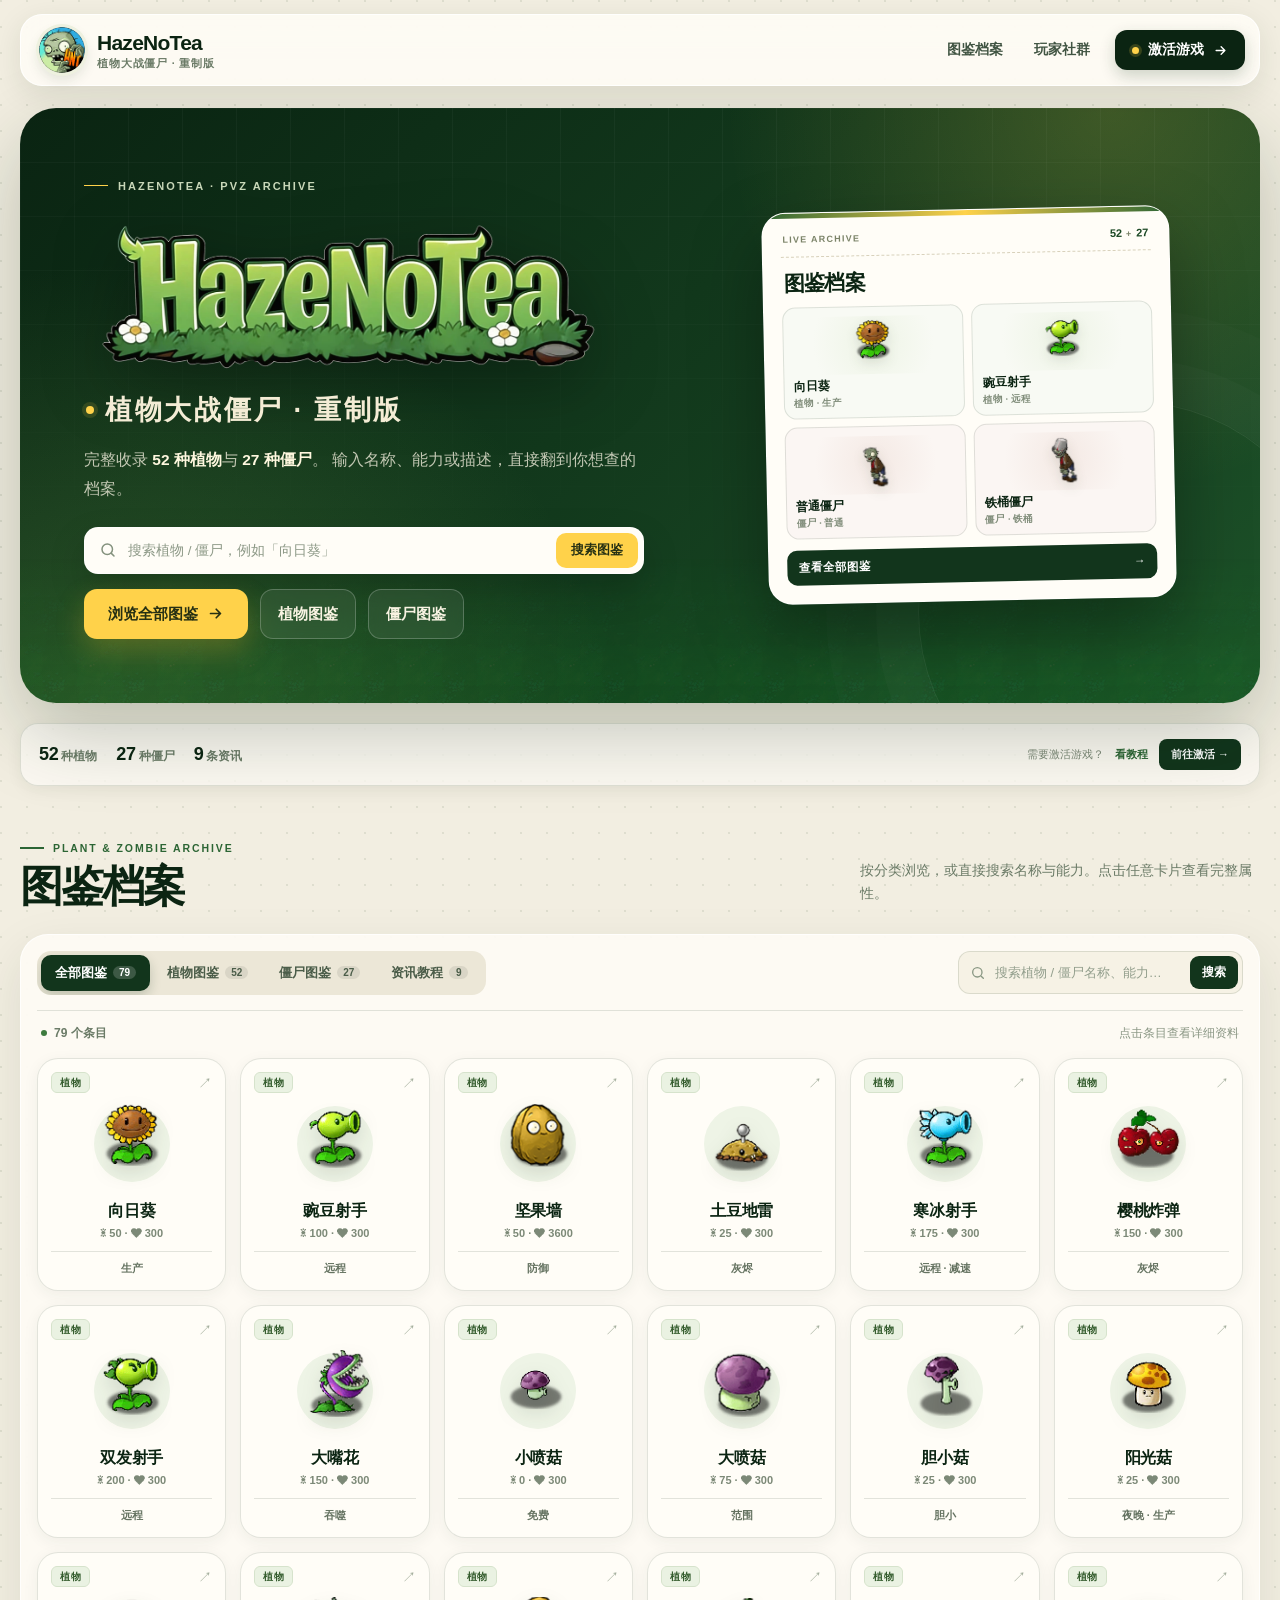
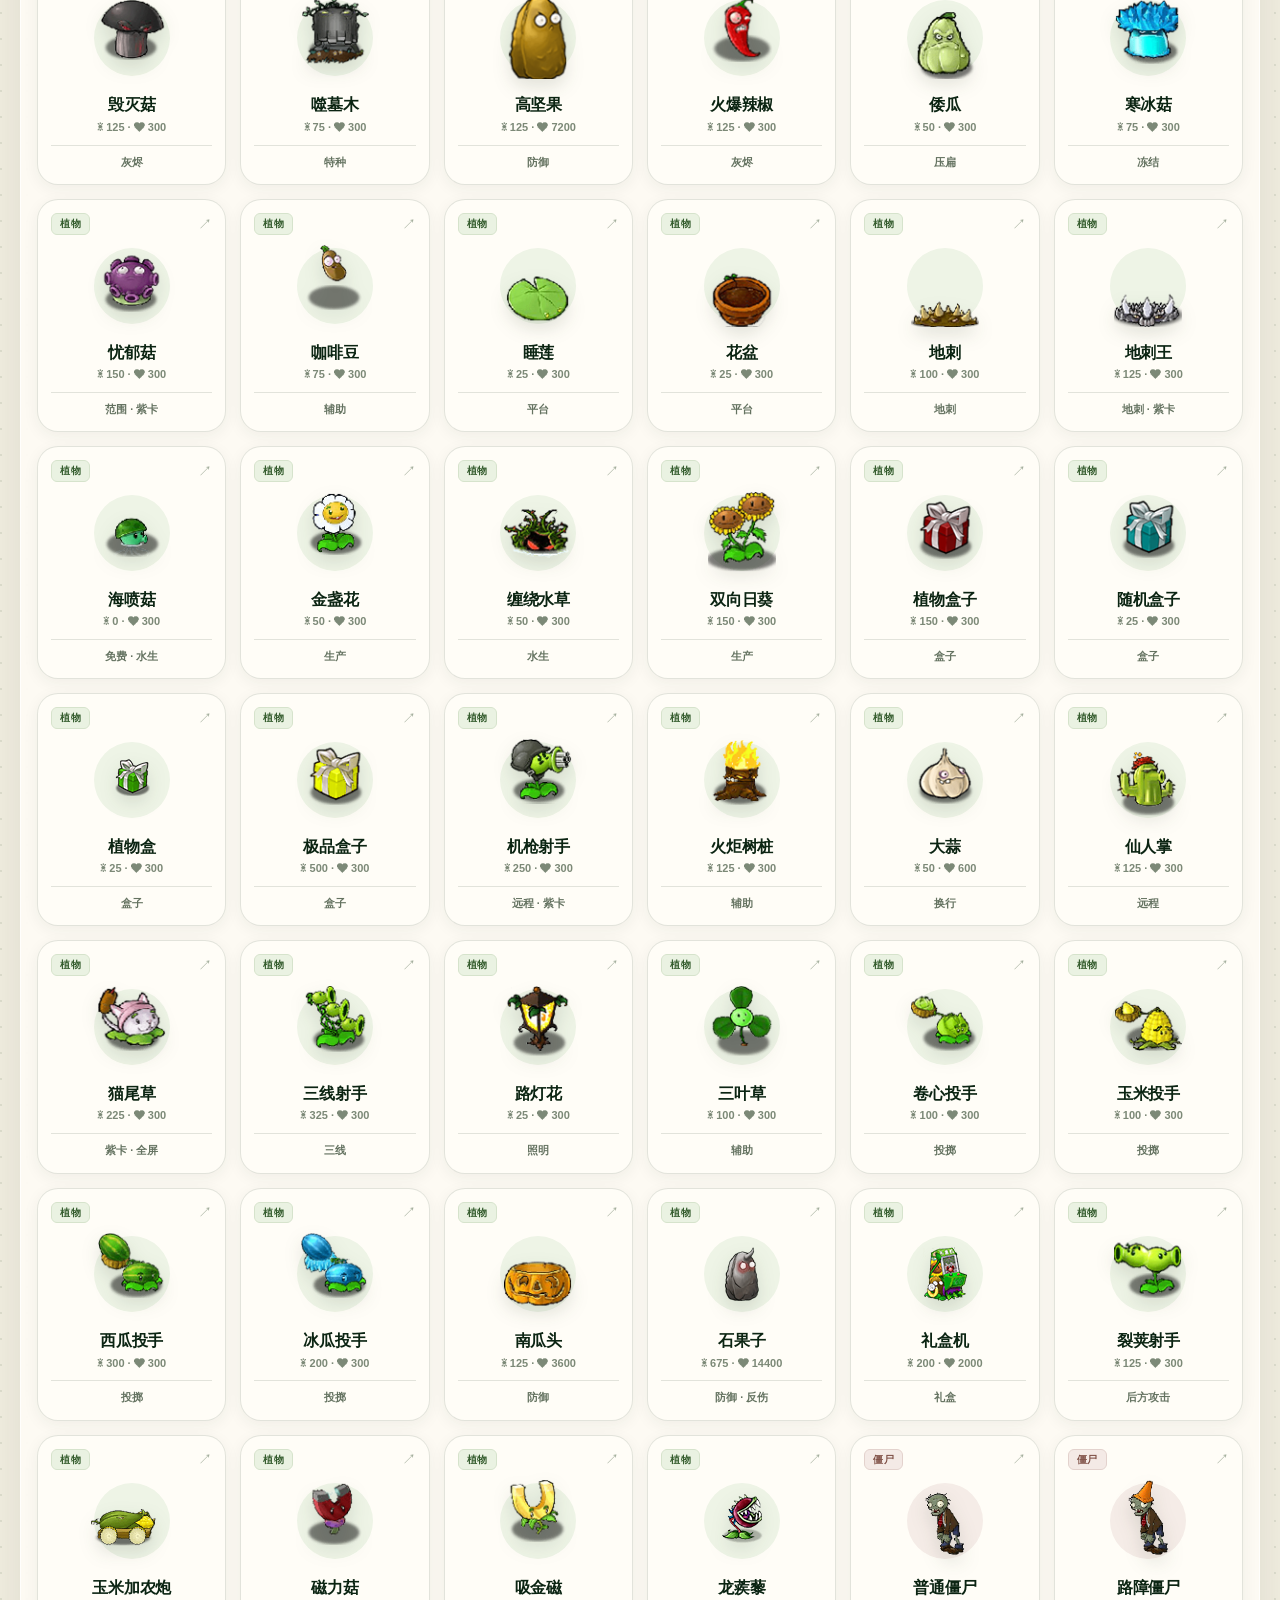
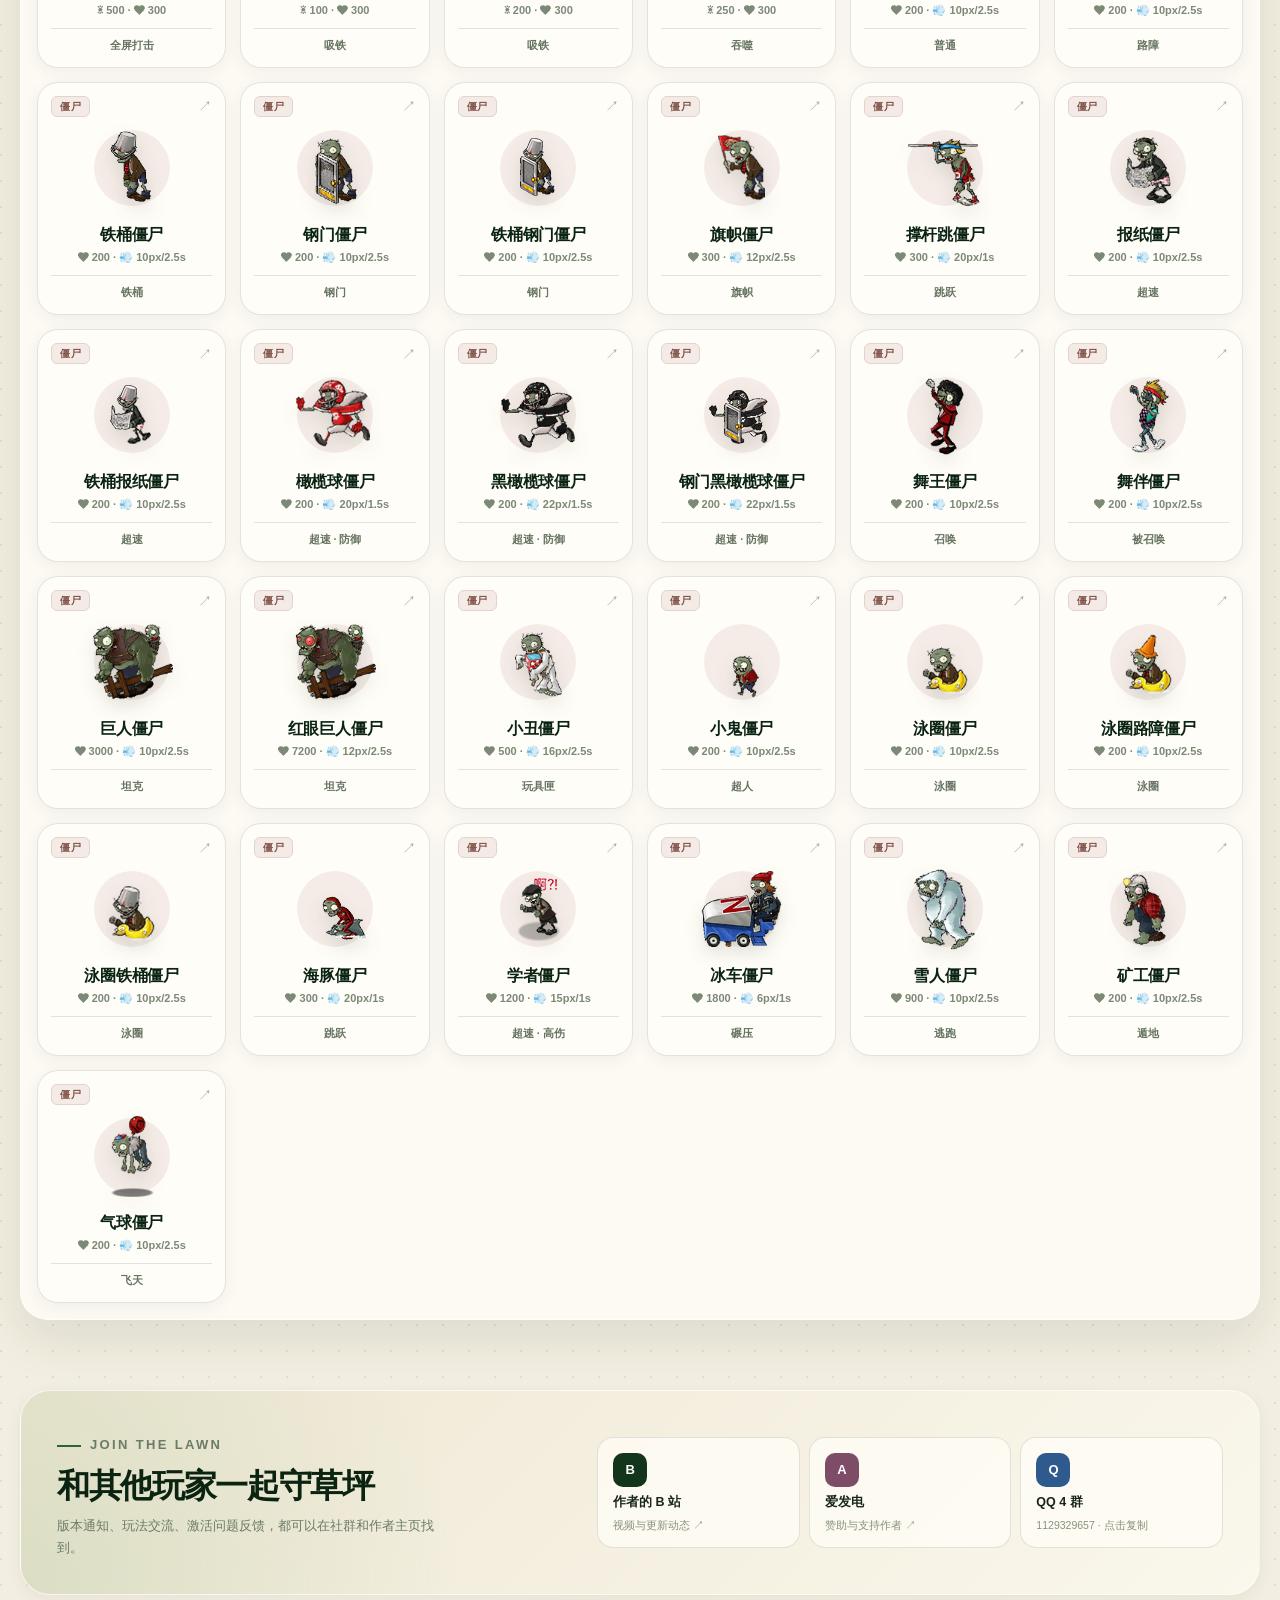
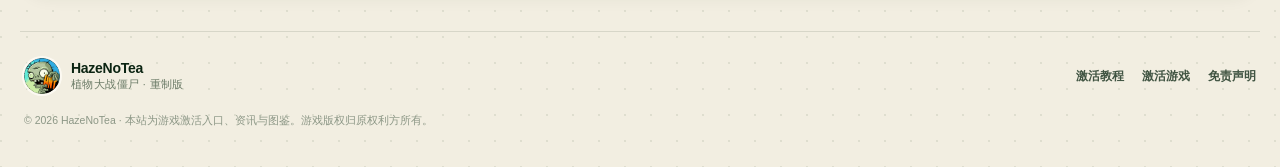
==== commit beb7d825: "feat: 根据传入参数不同主导页面不同" ====
--- a/index.html
+++ b/index.html
@@ -1,11 +1,30 @@
 <!DOCTYPE html>
-<html lang="zh-CN">
+<html lang="zh-CN" data-page-mode="atlas">
 <head>
     <meta charset="UTF-8" />
     <meta name="viewport" content="width=device-width, initial-scale=1.0" />
     <title>HazeNoTea｜植物大战僵尸 · 重制版</title>
     <meta name="description" content="HazeNoTea 植物大战僵尸重制版：一次激活，永久解锁「我是僵尸」模式及后续更新。含图文激活教程、植物图鉴与僵尸图鉴。" />
     <meta name="theme-color" content="#12351c" />
+    <script>
+        // 图鉴模式：无参数 / ?tab=plant / ?mode=atlas&from=xxx
+        // 激活模式：除 tab 外的任意参数，例如 ?from=watch、?source=qrcode
+        (() => {
+            const params = new URLSearchParams(window.location.search);
+            const requestedMode = (params.get('mode') || '').toLowerCase();
+            let pageMode = 'atlas';
+
+            if (requestedMode === 'activate' || requestedMode === 'activation') {
+                pageMode = 'activate';
+            } else if (requestedMode === 'atlas' || requestedMode === 'archive') {
+                pageMode = 'atlas';
+            } else if (!params.has('tab') && Array.from(params.keys()).length > 0) {
+                pageMode = 'activate';
+            }
+
+            document.documentElement.dataset.pageMode = pageMode;
+        })();
+    </script>
     <meta property="og:type" content="website" />
     <meta property="og:site_name" content="HazeNoTea" />
     <meta property="og:title" content="HazeNoTea｜植物大战僵尸 · 重制版" />
@@ -35,7 +54,10 @@
             </a>
 
             <nav class="nav" aria-label="主导航">
-                <a class="nav-link" href="#library">资讯与图鉴</a>
+                <a class="nav-link" href="#library">
+                    <span data-mode-only="atlas">图鉴档案</span>
+                    <span data-mode-only="activate">资讯与图鉴</span>
+                </a>
                 <a class="nav-link" href="#community">玩家社群</a>
                 <a class="nav-cta" href="https://hazenotea.github.io/HNT-PW/pages/activate/activate.html?game=com.hazenotea.pvz.watch" target="_blank" rel="noopener">
                     <span class="nav-cta-dot" aria-hidden="true"></span>
@@ -50,7 +72,7 @@
 
     <main class="page">
         <!-- ===== 首屏：激活入口 ===== -->
-        <section class="hero" aria-labelledby="heroTitle">
+        <section class="hero hero--activate" data-mode-only="activate" aria-labelledby="heroTitle">
             <span class="hero-ground" aria-hidden="true"></span>
 
             <div class="hero-copy">
@@ -148,8 +170,89 @@
             </div>
         </section>
 
+        <!-- ===== 首屏：图鉴入口（默认） ===== -->
+        <section class="hero hero--atlas" data-mode-only="atlas" aria-labelledby="atlasTitle">
+            <span class="hero-ground" aria-hidden="true"></span>
+
+            <div class="hero-copy">
+                <p class="eyebrow">HAZENOTEA · PVZ ARCHIVE</p>
+
+                <h1 id="atlasTitle">
+                    <picture class="hero-wordmark-wrap">
+                        <source srcset="common/element/hazenotea_title.webp" type="image/webp" />
+                        <img class="hero-wordmark" src="common/element/hazenotea_title-1200.png" alt="HazeNoTea" width="1200" height="393" />
+                    </picture>
+                    <span class="hero-title-sub">植物大战僵尸 · 重制版</span>
+                </h1>
+
+                <p class="hero-lead">
+                    完整收录 <strong><span data-count-plants>52</span> 种植物</strong>与
+                    <strong><span data-count-zombies>27</span> 种僵尸</strong>。
+                    输入名称、能力或描述，直接翻到你想查的档案。
+                </p>
+
+                <form class="hero-search" id="heroSearchForm" role="search">
+                    <svg viewBox="0 0 24 24" fill="none" stroke="currentColor" stroke-width="2" stroke-linecap="round" aria-hidden="true">
+                        <circle cx="11" cy="11" r="7"></circle>
+                        <path d="m20 20-3.2-3.2"></path>
+                    </svg>
+                    <input type="search" id="heroSearchInput" placeholder="搜索植物 / 僵尸，例如「向日葵」" aria-label="搜索植物或僵尸" autocomplete="off" />
+                    <button type="submit">搜索图鉴</button>
+                </form>
+
+                <div class="hero-actions hero-actions--atlas">
+                    <a class="btn btn--primary btn--lg" href="#library" data-hero-filter="all">
+                        浏览全部图鉴
+                        <svg viewBox="0 0 24 24" fill="none" stroke="currentColor" stroke-width="2.4" stroke-linecap="round" stroke-linejoin="round" aria-hidden="true">
+                            <path d="M5 12h14M13 6l6 6-6 6" />
+                        </svg>
+                    </a>
+                    <a class="btn btn--ghost btn--lg" href="#library" data-hero-filter="plant">植物图鉴</a>
+                    <a class="btn btn--ghost btn--lg" href="#library" data-hero-filter="zombie">僵尸图鉴</a>
+                </div>
+            </div>
+
+            <div class="atlas-visual">
+                <div class="atlas-board" role="group" aria-label="图鉴速览">
+                    <div class="atlas-board-head">
+                        <span>LIVE ARCHIVE</span>
+                        <span><b data-count-plants>52</b> + <b data-count-zombies>27</b></span>
+                    </div>
+                    <div class="atlas-board-title">图鉴档案</div>
+
+                    <div class="atlas-mini-grid">
+                        <button class="atlas-mini" type="button" data-preview-id="sunflower" data-preview-type="plant">
+                            <span class="atlas-mini-art"><img src="common/plant/向日葵.png" alt="" decoding="async" /></span>
+                            <span class="atlas-mini-name">向日葵</span>
+                            <span class="atlas-mini-meta">植物 · 生产</span>
+                        </button>
+                        <button class="atlas-mini" type="button" data-preview-id="peashooter" data-preview-type="plant">
+                            <span class="atlas-mini-art"><img src="common/plant/豌豆射手.png" alt="" decoding="async" /></span>
+                            <span class="atlas-mini-name">豌豆射手</span>
+                            <span class="atlas-mini-meta">植物 · 远程</span>
+                        </button>
+                        <button class="atlas-mini" type="button" data-preview-id="normal" data-preview-type="zombie">
+                            <span class="atlas-mini-art"><img src="common/zombie/普通僵尸moving.png" alt="" decoding="async" /></span>
+                            <span class="atlas-mini-name">普通僵尸</span>
+                            <span class="atlas-mini-meta">僵尸 · 普通</span>
+                        </button>
+                        <button class="atlas-mini" type="button" data-preview-id="bucket" data-preview-type="zombie">
+                            <span class="atlas-mini-art"><img src="common/zombie/铁桶僵尸moving.png" alt="" decoding="async" /></span>
+                            <span class="atlas-mini-name">铁桶僵尸</span>
+                            <span class="atlas-mini-meta">僵尸 · 铁桶</span>
+                        </button>
+                    </div>
+
+                    <a class="atlas-board-link" href="#library" data-hero-filter="all">
+                        查看全部图鉴
+                        <span aria-hidden="true">→</span>
+                    </a>
+                </div>
+            </div>
+        </section>
+
         <!-- ===== 快速说明 ===== -->
-        <div class="quick-strip" aria-label="激活要点">
+        <div class="quick-strip quick-strip--activate" data-mode-only="activate" aria-label="激活要点">
             <div class="quick-item">
                 <span class="quick-icon" aria-hidden="true">∞</span>
                 <div>
@@ -173,14 +276,38 @@
             </div>
         </div>
 
-        <!-- ===== 资讯与图鉴 ===== -->
+        <!-- ===== 图鉴统计 / 激活次入口 ===== -->
+        <div class="archive-strip" data-mode-only="atlas">
+            <div class="archive-stats" aria-label="图鉴收录数量">
+                <span><b data-count-plants>52</b> 种植物</span>
+                <span><b data-count-zombies>27</b> 种僵尸</span>
+                <span><b data-count-guides>9</b> 条资讯</span>
+            </div>
+            <div class="archive-cta">
+                <span>需要激活游戏？</span>
+                <a href="post/activateGuide.html">看教程</a>
+                <a class="archive-cta-main" href="https://hazenotea.github.io/HNT-PW/pages/activate/activate.html?game=com.hazenotea.pvz.watch" target="_blank" rel="noopener">
+                    前往激活 <span aria-hidden="true">→</span>
+                </a>
+            </div>
+        </div>
+
         <section class="library" id="library" aria-labelledby="libraryTitle">
             <div class="section-head">
                 <div>
-                    <p class="kicker">ARCHIVE &amp; GUIDES</p>
-                    <h2 id="libraryTitle">资讯与图鉴</h2>
+                    <p class="kicker">
+                        <span data-mode-only="atlas">PLANT &amp; ZOMBIE ARCHIVE</span>
+                        <span data-mode-only="activate">ARCHIVE &amp; GUIDES</span>
+                    </p>
+                    <h2 id="libraryTitle">
+                        <span data-mode-only="atlas">图鉴档案</span>
+                        <span data-mode-only="activate">资讯与图鉴</span>
+                    </h2>
                 </div>
-                <p>从激活公告、版本资讯，到每一种植物与僵尸的完整数据，都在这里。</p>
+                <p>
+                    <span data-mode-only="atlas">按分类浏览，或直接搜索名称与能力。点击任意卡片查看完整属性。</span>
+                    <span data-mode-only="activate">从激活公告、版本资讯，到每一种植物与僵尸的完整数据，都在这里。</span>
+                </p>
             </div>
 
             <div class="explorer">
@@ -316,14 +443,20 @@
 
             const allowedFilters = ['guide', 'all', 'plant', 'zombie'];
             const requestedFilter = new URLSearchParams(window.location.search).get('tab');
+            const PAGE_MODE = document.documentElement.dataset.pageMode === 'activate' ? 'activate' : 'atlas';
 
             let allData = null;
-            let currentFilter = allowedFilters.includes(requestedFilter) ? requestedFilter : 'guide';
+            let currentFilter = allowedFilters.includes(requestedFilter)
+                ? requestedFilter
+                : (PAGE_MODE === 'activate' ? 'guide' : 'all');
             let searchQuery = '';
             let lastFocusedElement = null;
 
             // DOM 引用
             const grid = document.getElementById('gridContainer');
+            const librarySection = document.getElementById('library');
+            const heroSearchForm = document.getElementById('heroSearchForm');
+            const heroSearchInput = document.getElementById('heroSearchInput');
             const searchInput = document.getElementById('searchInput');
             const searchBtn = document.getElementById('searchBtn');
             const statsCounter = document.getElementById('statsCounter');
@@ -379,6 +512,33 @@
                 return '资讯';
             }
 
+            function updatePublicCounts(plants, zombies, guides) {
+                document.querySelectorAll('[data-count-plants]').forEach((node) => {
+                    node.textContent = plants;
+                });
+                document.querySelectorAll('[data-count-zombies]').forEach((node) => {
+                    node.textContent = zombies;
+                });
+                document.querySelectorAll('[data-count-guides]').forEach((node) => {
+                    node.textContent = guides;
+                });
+            }
+
+            function scrollToLibrary(instant = false) {
+                if (!librarySection) return;
+
+                if (instant) {
+                    const root = document.documentElement;
+                    const previousBehavior = root.style.scrollBehavior;
+                    root.style.scrollBehavior = 'auto';
+                    librarySection.scrollIntoView({ block: 'start' });
+                    root.style.scrollBehavior = previousBehavior;
+                    return;
+                }
+
+                librarySection.scrollIntoView({ behavior: 'smooth', block: 'start' });
+            }
+
             function flattenData(data) {
                 if (!data) return [];
                 const plants = (data.plants || []).map(item => ({ ...item, type: 'plant' }));
@@ -525,6 +685,7 @@
                     [countAll, countPlant, countZombie, countGuide].forEach((node) => {
                         node.textContent = '0';
                     });
+                    updatePublicCounts(0, 0, 0);
                     return;
                 }
 
@@ -535,10 +696,16 @@
                 statsCounter.textContent = `${filtered.length} ${FILTER_UNIT[currentFilter] || '个条目'}`;
 
                 const allItems = flat.filter(item => item.type === 'plant' || item.type === 'zombie');
+                const plantItems = flat.filter(item => item.type === 'plant');
+                const zombieItems = flat.filter(item => item.type === 'zombie');
+                const guideItems = flat.filter(item => item.type === 'guide');
+
                 countAll.textContent = allItems.length;
-                countPlant.textContent = flat.filter(item => item.type === 'plant').length;
-                countZombie.textContent = flat.filter(item => item.type === 'zombie').length;
-                countGuide.textContent = flat.filter(item => item.type === 'guide').length;
+                countPlant.textContent = plantItems.length;
+                countZombie.textContent = zombieItems.length;
+                countGuide.textContent = guideItems.length;
+
+                updatePublicCounts(plantItems.length, zombieItems.length, guideItems.length);
 
                 tabsContainer.querySelectorAll('.tab-btn').forEach((btn) => {
                     const active = btn.dataset.filter === currentFilter;
@@ -681,6 +848,45 @@
                 render();
             });
 
+            // 图鉴首屏：快捷分类 + 搜索
+            document.querySelectorAll('[data-hero-filter]').forEach((btn) => {
+                btn.addEventListener('click', (event) => {
+                    event.preventDefault();
+                    const filter = btn.dataset.heroFilter;
+                    if (!allowedFilters.includes(filter)) return;
+                    currentFilter = filter;
+                    searchQuery = '';
+                    searchInput.value = '';
+                    if (heroSearchInput) heroSearchInput.value = '';
+                    render();
+                    scrollToLibrary();
+                });
+            });
+
+            if (heroSearchForm) {
+                heroSearchForm.addEventListener('submit', (event) => {
+                    event.preventDefault();
+                    const keyword = heroSearchInput.value.trim();
+                    if (!keyword) {
+                        heroSearchInput.focus();
+                        return;
+                    }
+
+                    currentFilter = 'all';
+                    searchQuery = keyword;
+                    searchInput.value = keyword;
+                    render();
+                    scrollToLibrary();
+                });
+            }
+
+            // 首屏速览卡片：直接打开对应档案
+            document.querySelectorAll('[data-preview-id]').forEach((btn) => {
+                btn.addEventListener('click', () => {
+                    openItem(btn.dataset.previewId, btn.dataset.previewType);
+                });
+            });
+
             grid.addEventListener('click', (event) => {
                 if (event.target.closest('a')) return;
                 const card = event.target.closest('[data-id][data-type]');
@@ -759,6 +965,17 @@
             // 7. 初始化
             // ================================================================
             function initData() {
+                if (PAGE_MODE === 'activate') {
+                    document.title = '激活游戏｜HazeNoTea · 植物大战僵尸重制版';
+                    const description = document.querySelector('meta[name="description"]');
+                    if (description) {
+                        description.setAttribute('content', 'HazeNoTea 植物大战僵尸重制版激活入口：一次激活，永久解锁「我是僵尸」模式及后续更新，附四步图文教程。');
+                    }
+                } else {
+                    searchInput.placeholder = '搜索植物 / 僵尸名称、能力…';
+                    searchInput.setAttribute('aria-label', '搜索植物或僵尸');
+                }
+
                 const hasExternalData = Array.isArray(window.PVZ_PLANTS) ||
                     Array.isArray(window.PVZ_ZOMBIES) ||
                     Array.isArray(window.PVZ_GUIDES);
@@ -772,6 +989,7 @@
                         </div>
                     `;
                     statsCounter.textContent = '0 个条目';
+                    updatePublicCounts(0, 0, 0);
                     return;
                 }
 
@@ -782,6 +1000,11 @@
                 };
 
                 render();
+
+                if (allowedFilters.includes(requestedFilter)) {
+                    requestAnimationFrame(() => scrollToLibrary(true));
+                }
+
                 console.log('🌻 HazeNoTea 图鉴已加载：', {
                     plants: allData.plants.length,
                     zombies: allData.zombies.length,
--- a/css/style.css
+++ b/css/style.css
@@ -705,6 +705,354 @@
 @keyframes plant-bob {
     0%, 100% { transform: rotate(5deg) translateY(0); }
     50% { transform: rotate(6deg) translateY(-5px); }
+}
+
+/* ================================================================
+   双模式：图鉴优先 / 激活优先
+   ================================================================ */
+html[data-page-mode="atlas"] [data-mode-only="activate"],
+html[data-page-mode="activate"] [data-mode-only="atlas"] {
+    display: none;
+}
+
+.hero--atlas {
+    min-height: 520px;
+}
+
+.hero--atlas .hero-copy {
+    max-width: 620px;
+}
+
+.hero--atlas .hero-lead {
+    max-width: 560px;
+}
+
+.hero-search {
+    display: flex;
+    align-items: center;
+    gap: 7px;
+    width: min(100%, 560px);
+    margin-top: 23px;
+    padding: 5px 5px 5px 14px;
+    border: 1px solid rgba(255, 255, 255, 0.72);
+    border-radius: 14px;
+    background: var(--surface);
+    box-shadow: 0 16px 36px rgba(0, 0, 0, 0.18);
+    transition: box-shadow 0.2s, border-color 0.2s;
+}
+
+.hero-search:focus-within {
+    border-color: var(--sun);
+    box-shadow: 0 0 0 4px rgba(255, 210, 74, 0.20), 0 16px 36px rgba(0, 0, 0, 0.18);
+}
+
+.hero-search svg {
+    width: 18px;
+    height: 18px;
+    flex: none;
+    color: #84927e;
+}
+
+.hero-search input {
+    flex: 1;
+    width: 100%;
+    min-width: 0;
+    padding: 9px 4px;
+    border: 0;
+    outline: none;
+    background: transparent;
+    color: var(--ink);
+    font-size: 13.5px;
+}
+
+.hero-search input::placeholder {
+    color: #8d9987;
+}
+
+.hero-search button {
+    flex: none;
+    padding: 9px 15px;
+    border: 0;
+    border-radius: 10px;
+    background: var(--sun);
+    color: #263013;
+    font-size: 12.5px;
+    font-weight: 900;
+    cursor: pointer;
+    transition: background 0.2s, transform 0.2s;
+}
+
+.hero-search button:hover {
+    background: #ffdc67;
+    transform: translateY(-1px);
+}
+
+.hero-actions--atlas {
+    margin-top: 15px;
+}
+
+.hero-actions--atlas .btn--ghost {
+    padding-right: 17px;
+    padding-left: 17px;
+}
+
+/* ---------- 图鉴速览卡 ---------- */
+.atlas-visual {
+    position: relative;
+    z-index: 2;
+    display: flex;
+    align-items: center;
+    justify-content: center;
+    min-height: 420px;
+}
+
+.atlas-visual::before {
+    content: "";
+    position: absolute;
+    width: 400px;
+    height: 400px;
+    border-radius: 50%;
+    background: radial-gradient(circle, rgba(255, 255, 255, 0.10), transparent 66%);
+    pointer-events: none;
+}
+
+.atlas-board {
+    position: relative;
+    z-index: 2;
+    width: min(100%, 408px);
+    padding: 18px;
+    overflow: hidden;
+    border: 1px solid rgba(255, 255, 255, 0.68);
+    border-radius: 24px;
+    background: var(--surface);
+    box-shadow: 0 30px 70px rgba(0, 0, 0, 0.34);
+    color: var(--ink);
+    transform: rotate(-1.2deg);
+}
+
+.atlas-board::before {
+    content: "";
+    position: absolute;
+    inset: 0 0 auto;
+    height: 5px;
+    background: linear-gradient(90deg, var(--green-700), var(--sun), var(--green-700));
+}
+
+.atlas-board-head {
+    display: flex;
+    align-items: center;
+    justify-content: space-between;
+    gap: 10px;
+    padding: 2px 2px 11px;
+    border-bottom: 1px dashed #d8d1bb;
+    color: #7b8368;
+    font-size: 9px;
+    font-weight: 900;
+    letter-spacing: 0.14em;
+}
+
+.atlas-board-head b {
+    color: var(--green-800);
+    font-size: 11px;
+    letter-spacing: 0;
+}
+
+.atlas-board-title {
+    padding: 12px 2px 10px;
+    color: var(--green-950);
+    font-size: 21px;
+    font-weight: 900;
+    letter-spacing: -0.03em;
+}
+
+.atlas-mini-grid {
+    display: grid;
+    grid-template-columns: repeat(2, minmax(0, 1fr));
+    gap: 8px;
+}
+
+.atlas-mini {
+    display: flex;
+    flex-direction: column;
+    align-items: flex-start;
+    gap: 2px;
+    padding: 9px;
+    border: 1px solid var(--line);
+    border-radius: 13px;
+    background: #f8faf4;
+    color: inherit;
+    font-family: inherit;
+    text-align: left;
+    cursor: pointer;
+    transition: background 0.2s, border-color 0.2s, transform 0.2s, box-shadow 0.2s;
+}
+
+.atlas-mini:hover {
+    border-color: #b9ccaa;
+    background: #fffdf7;
+    box-shadow: 0 8px 18px rgba(35, 55, 29, 0.09);
+    transform: translateY(-2px);
+}
+
+.atlas-mini[data-preview-type="zombie"] {
+    background: #fbf6f3;
+}
+
+.atlas-mini[data-preview-type="zombie"]:hover {
+    border-color: #ddc4bc;
+}
+
+.atlas-mini-art {
+    display: grid;
+    place-items: center;
+    width: 100%;
+    height: 58px;
+    margin-bottom: 2px;
+    border-radius: 9px;
+    background: radial-gradient(circle at 50% 46%, #eef4e6 0%, #f8faf4 70%);
+}
+
+.atlas-mini[data-preview-type="zombie"] .atlas-mini-art {
+    background: radial-gradient(circle at 50% 46%, #f4e9e4 0%, #fbf6f3 70%);
+}
+
+.atlas-mini-art img {
+    max-width: 54px;
+    max-height: 52px;
+    object-fit: contain;
+    filter: drop-shadow(0 5px 6px rgba(31, 47, 26, 0.12));
+}
+
+.atlas-mini-name {
+    color: var(--green-950);
+    font-size: 12px;
+    font-weight: 800;
+    line-height: 1.3;
+}
+
+.atlas-mini-meta {
+    color: #7f8c79;
+    font-size: 9.5px;
+    font-weight: 600;
+    line-height: 1.3;
+}
+
+.atlas-board-link {
+    display: flex;
+    align-items: center;
+    justify-content: space-between;
+    gap: 10px;
+    margin-top: 11px;
+    padding: 10px 12px;
+    border-radius: 10px;
+    background: var(--green-900);
+    color: #fff;
+    font-size: 11.5px;
+    font-weight: 800;
+    text-decoration: none;
+    transition: background 0.2s;
+}
+
+.atlas-board-link:hover {
+    background: var(--green-700);
+}
+
+.atlas-board-link span {
+    transition: transform 0.2s;
+}
+
+.atlas-board-link:hover span {
+    transform: translateX(3px);
+}
+
+/* ---------- 图鉴统计条 ---------- */
+.archive-strip {
+    display: flex;
+    align-items: center;
+    justify-content: space-between;
+    gap: 18px;
+    margin: 20px 0 56px;
+    padding: 15px 18px;
+    border: 1px solid var(--line);
+    border-radius: 18px;
+    background: rgba(255, 253, 247, 0.78);
+    box-shadow: var(--shadow-sm);
+}
+
+.archive-stats {
+    display: flex;
+    flex-wrap: wrap;
+    align-items: baseline;
+    gap: 4px 19px;
+    color: var(--muted);
+    font-size: 11.5px;
+    font-weight: 600;
+}
+
+.archive-stats span {
+    display: inline-flex;
+    align-items: baseline;
+    gap: 3px;
+}
+
+.archive-stats b {
+    color: var(--green-950);
+    font-size: 18px;
+    font-weight: 900;
+    letter-spacing: -0.02em;
+}
+
+.archive-cta {
+    display: flex;
+    align-items: center;
+    gap: 11px;
+    color: #7d8977;
+    font-size: 11px;
+    white-space: nowrap;
+}
+
+.archive-cta a {
+    color: var(--green-700);
+    font-weight: 700;
+    text-decoration: none;
+}
+
+.archive-cta a:hover {
+    color: var(--green-900);
+    text-decoration: underline;
+    text-underline-offset: 3px;
+}
+
+.archive-cta .archive-cta-main {
+    padding: 8px 12px;
+    border-radius: 8px;
+    background: var(--green-900);
+    color: #fff;
+    text-decoration: none;
+    transition: background 0.2s;
+}
+
+.archive-cta .archive-cta-main:hover {
+    background: var(--green-700);
+    color: #fff;
+    text-decoration: none;
+}
+
+/* 图鉴模式下把“全部图鉴”放在最前 */
+html[data-page-mode="atlas"] .tab-btn[data-filter="all"] {
+    order: 1;
+}
+
+html[data-page-mode="atlas"] .tab-btn[data-filter="plant"] {
+    order: 2;
+}
+
+html[data-page-mode="atlas"] .tab-btn[data-filter="zombie"] {
+    order: 3;
+}
+
+html[data-page-mode="atlas"] .tab-btn[data-filter="guide"] {
+    order: 4;
 }
 
 /* ================================================================
@@ -1850,6 +2198,12 @@
         margin: 8px auto 0;
     }
 
+    .atlas-visual {
+        width: min(520px, 100%);
+        min-height: 390px;
+        margin: 10px auto 0;
+    }
+
     .activation-pass {
         width: min(100%, 370px);
     }
@@ -1888,6 +2242,17 @@
         height: 36px;
         border-radius: 10px;
         font-size: 15px;
+    }
+
+    .archive-strip {
+        flex-direction: column;
+        align-items: flex-start;
+        gap: 12px;
+    }
+
+    .archive-cta {
+        flex-wrap: wrap;
+        white-space: normal;
     }
 
     .section-head {
@@ -2022,6 +2387,66 @@
         font-size: 14px;
     }
 
+    .hero-search {
+        width: 100%;
+        margin-top: 18px;
+        padding-left: 12px;
+    }
+
+    .hero-search input {
+        font-size: 12.5px;
+    }
+
+    .hero-search button {
+        padding: 9px 12px;
+        font-size: 11.5px;
+    }
+
+    .hero-actions--atlas {
+        display: grid;
+        grid-template-columns: repeat(2, minmax(0, 1fr));
+        gap: 8px;
+    }
+
+    .hero-actions--atlas .btn:first-child {
+        grid-column: 1 / -1;
+    }
+
+    .atlas-visual {
+        width: 100%;
+        min-height: 0;
+        margin-top: 12px;
+    }
+
+    .atlas-board {
+        width: min(100%, 360px);
+        padding: 16px;
+    }
+
+    .atlas-mini-art {
+        height: 54px;
+    }
+
+    .archive-strip {
+        margin: 14px 0 40px;
+        padding: 14px 16px;
+    }
+
+    .archive-stats {
+        gap: 4px 13px;
+        font-size: 11px;
+    }
+
+    .archive-stats b {
+        font-size: 16px;
+    }
+
+    .archive-cta {
+        width: 100%;
+        justify-content: space-between;
+        gap: 8px;
+    }
+
     .hero-checks {
         gap: 7px 15px;
         margin-top: 18px;
@@ -2321,6 +2746,50 @@
         width: 78px;
     }
 
+    .atlas-board {
+        width: 100%;
+        padding: 14px;
+    }
+
+    .atlas-board-title {
+        font-size: 19px;
+    }
+
+    .atlas-mini {
+        padding: 8px;
+    }
+
+    .atlas-mini-art {
+        height: 50px;
+    }
+
+    .atlas-mini-art img {
+        max-width: 46px;
+        max-height: 44px;
+    }
+
+    .atlas-mini-name {
+        font-size: 11px;
+    }
+
+    .atlas-mini-meta {
+        font-size: 9px;
+    }
+
+    .hero-search button {
+        padding: 9px 10px;
+        font-size: 11px;
+    }
+
+    .hero-actions--atlas .btn--lg {
+        padding: 12px 10px;
+        font-size: 13px;
+    }
+
+    .archive-cta {
+        font-size: 10.5px;
+    }
+
     .section-head h2 {
         font-size: 28px;
     }
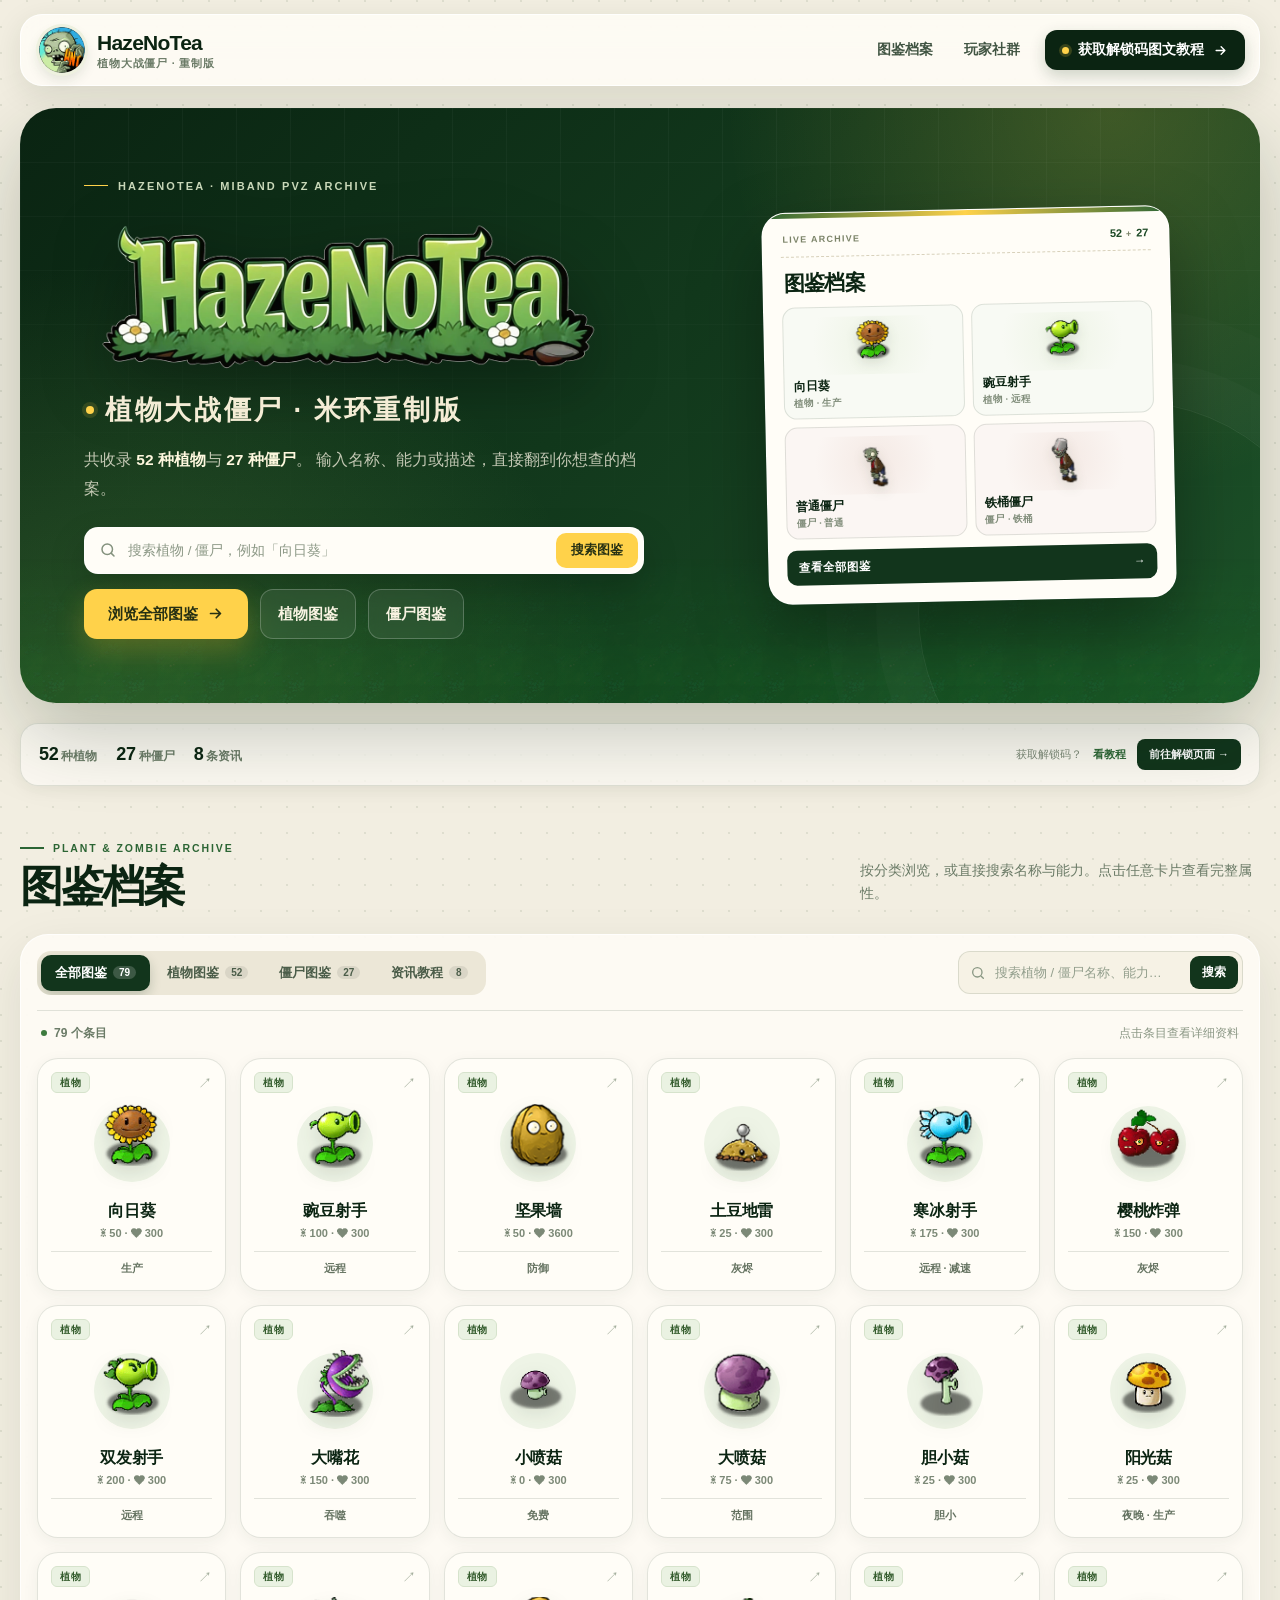
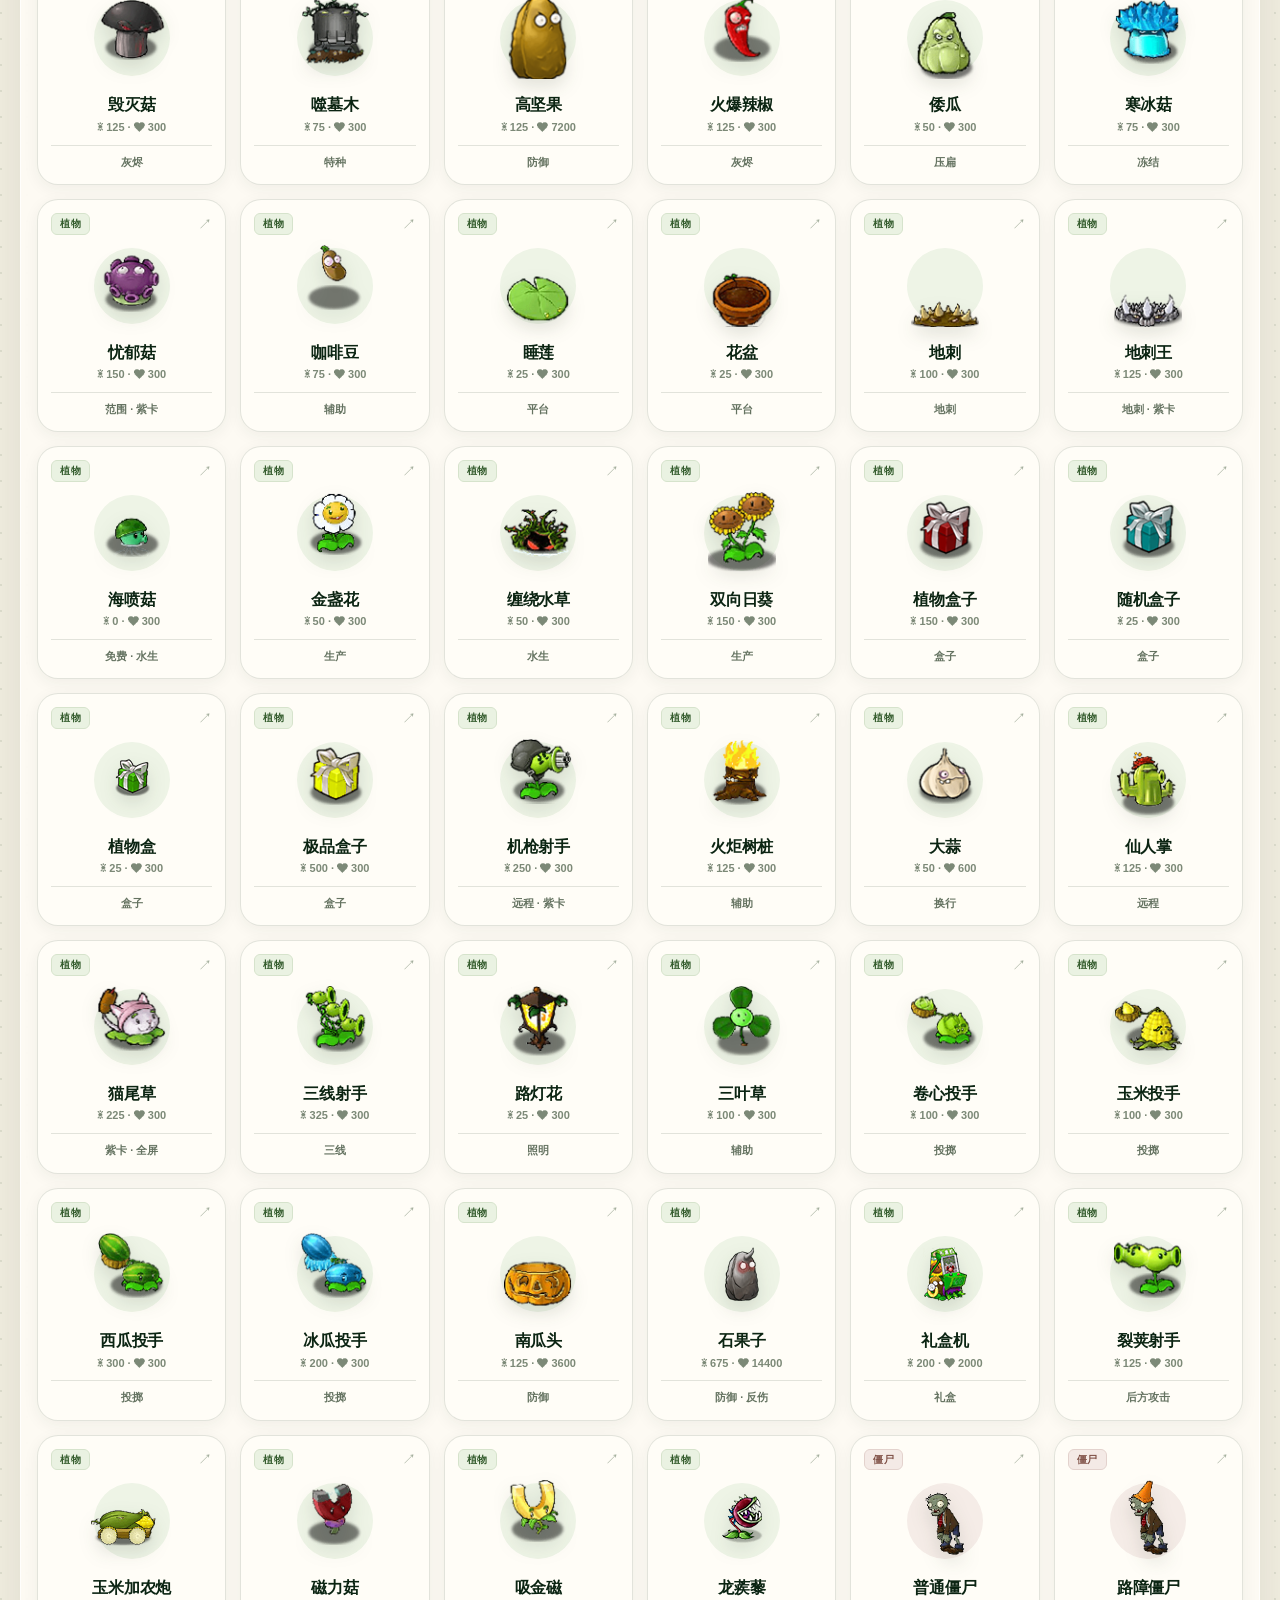
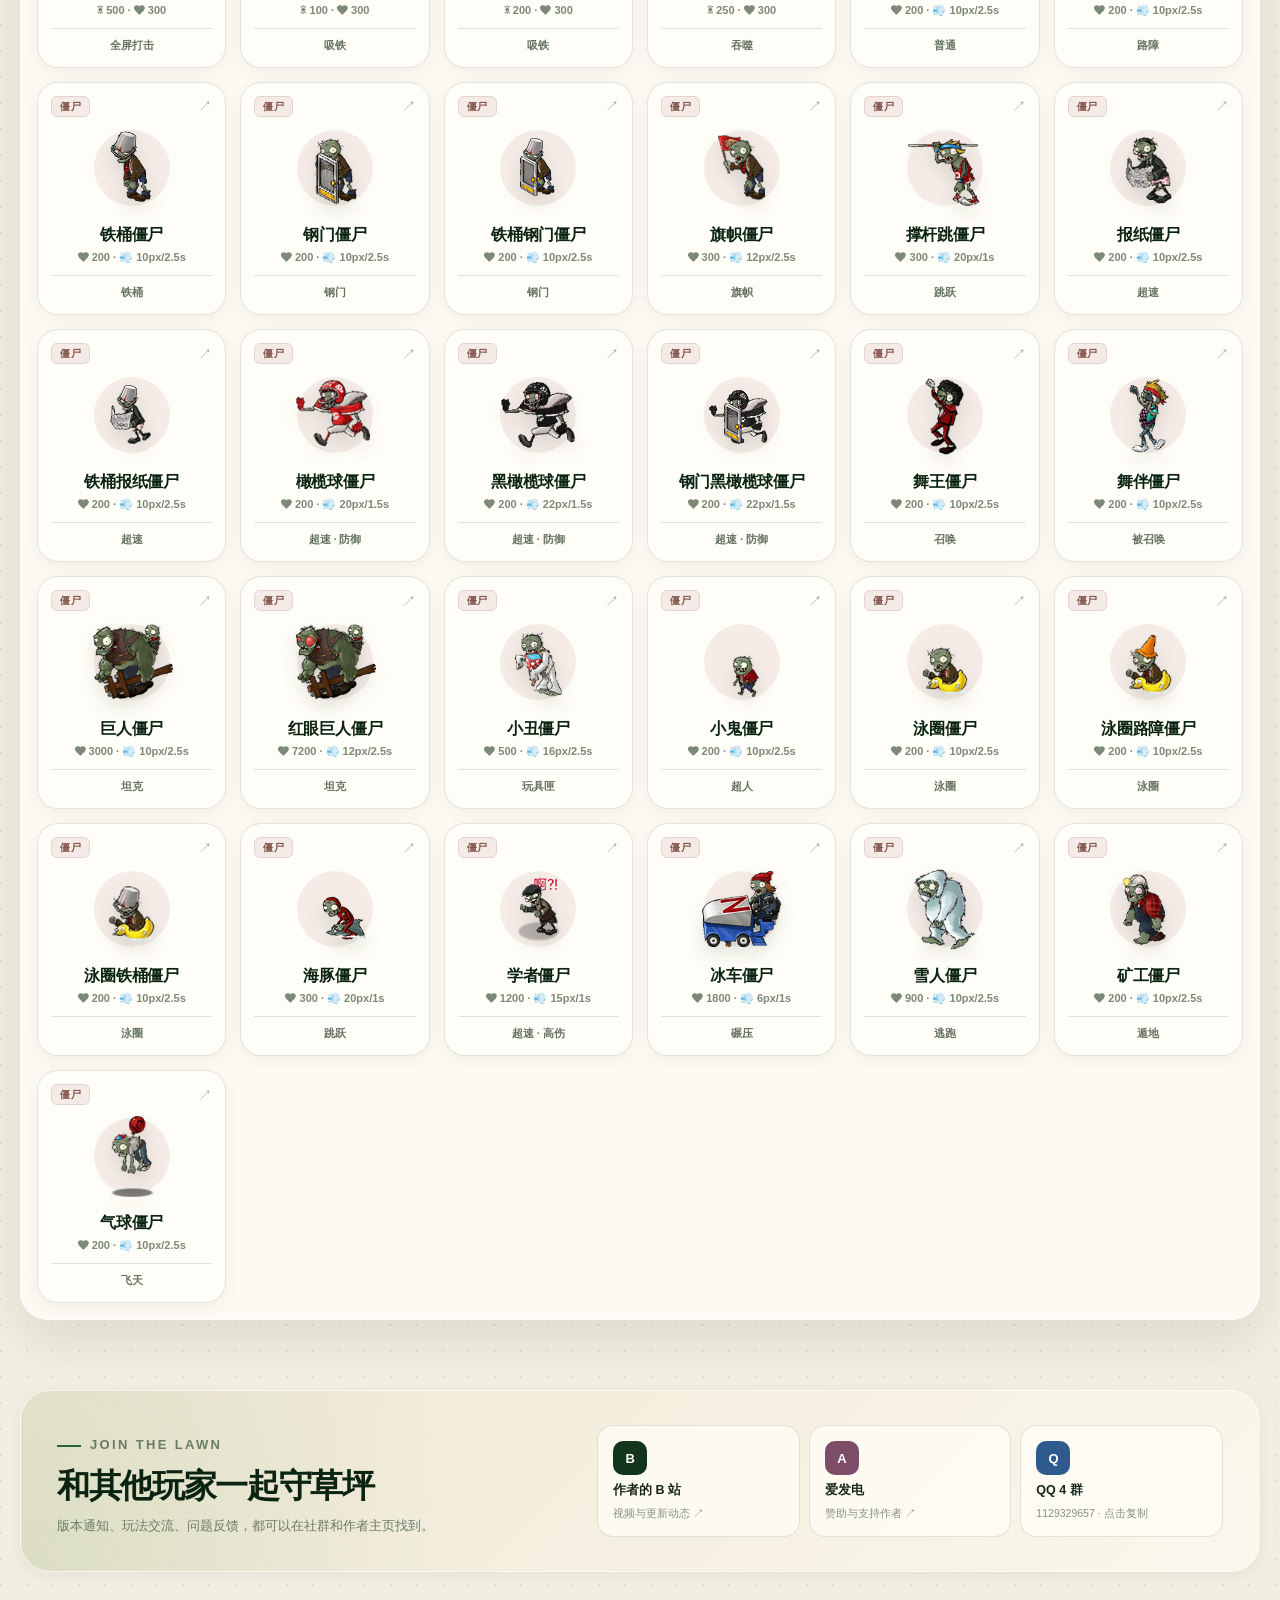
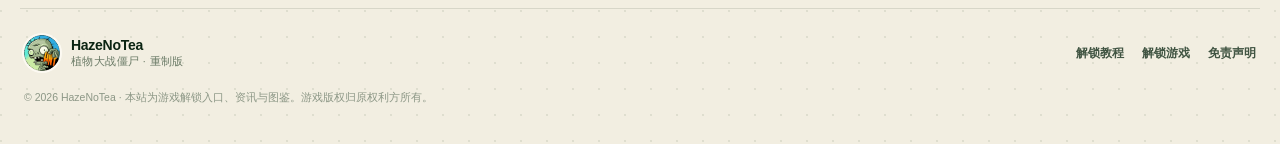
==== commit c8ed74e3: "feat: 图文教程优化，去除激活相关字眼替换为解锁" ====
--- a/index.html
+++ b/index.html
@@ -4,11 +4,11 @@
     <meta charset="UTF-8" />
     <meta name="viewport" content="width=device-width, initial-scale=1.0" />
     <title>HazeNoTea｜植物大战僵尸 · 重制版</title>
-    <meta name="description" content="HazeNoTea 植物大战僵尸重制版：一次激活，永久解锁「我是僵尸」模式及后续更新。含图文激活教程、植物图鉴与僵尸图鉴。" />
+    <meta name="description" content="HazeNoTea 植物大战僵尸重制版：永久解锁「我是僵尸」模式及后续更新。含图文教程、植物图鉴与僵尸图鉴。" />
     <meta name="theme-color" content="#12351c" />
     <script>
         // 图鉴模式：无参数 / ?tab=plant / ?mode=atlas&from=xxx
-        // 激活模式：除 tab 外的任意参数，例如 ?from=watch、?source=qrcode
+        // 解锁模式：除 tab 外的任意参数，例如 ?from=watch、?source=qrcode
         (() => {
             const params = new URLSearchParams(window.location.search);
             const requestedMode = (params.get('mode') || '').toLowerCase();
@@ -28,7 +28,7 @@
     <meta property="og:type" content="website" />
     <meta property="og:site_name" content="HazeNoTea" />
     <meta property="og:title" content="HazeNoTea｜植物大战僵尸 · 重制版" />
-    <meta property="og:description" content="游戏激活入口、图文教程与完整植物 / 僵尸图鉴。" />
+    <meta property="og:description" content="游戏解锁入口、图文教程与完整植物 / 僵尸图鉴。" />
     <meta property="og:url" content="https://hazenotea.github.io/HNT-PVZ/" />
     <meta property="og:image" content="https://hazenotea.github.io/HNT-PVZ/common/logo.png" />
     <link rel="canonical" href="https://hazenotea.github.io/HNT-PVZ/" />
@@ -59,9 +59,9 @@
                     <span data-mode-only="activate">资讯与图鉴</span>
                 </a>
                 <a class="nav-link" href="#community">玩家社群</a>
-                <a class="nav-cta" href="https://hazenotea.github.io/HNT-PW/pages/activate/activate.html?game=com.hazenotea.pvz.watch" target="_blank" rel="noopener">
+                <a class="nav-cta" href="post/activateGuide.html" target="_blank" rel="noopener">
                     <span class="nav-cta-dot" aria-hidden="true"></span>
-                    激活游戏
+                    获取解锁码图文教程
                     <svg viewBox="0 0 24 24" fill="none" stroke="currentColor" stroke-width="2.2" stroke-linecap="round" stroke-linejoin="round" aria-hidden="true">
                         <path d="M5 12h14M13 6l6 6-6 6" />
                     </svg>
@@ -71,35 +71,35 @@
     </header>
 
     <main class="page">
-        <!-- ===== 首屏：激活入口 ===== -->
+        <!-- ===== 首屏：获取解锁码入口 ===== -->
         <section class="hero hero--activate" data-mode-only="activate" aria-labelledby="heroTitle">
             <span class="hero-ground" aria-hidden="true"></span>
 
             <div class="hero-copy">
-                <p class="eyebrow">HAZENOTEA · PVZ REMASTERED</p>
+                <p class="eyebrow">HAZENOTEA · MIBAND PVZ REMASTERED</p>
 
                 <h1 id="heroTitle">
                     <picture class="hero-wordmark-wrap">
                         <source srcset="common/element/hazenotea_title.webp" type="image/webp" />
                         <img class="hero-wordmark" src="common/element/hazenotea_title-1200.png" alt="HazeNoTea" width="1200" height="393" />
                     </picture>
-                    <span class="hero-title-sub">植物大战僵尸 · 重制版</span>
+                    <span class="hero-title-sub">植物大战僵尸 · 米环重制版</span>
                 </h1>
 
                 <p class="hero-lead">
-                    一次激活，永久解锁<strong>「我是僵尸」</strong>模式及后续全部更新内容。
-                    准备好爱发电订单号和手环设备码，跟着教程几分钟就能完成。
+                    获取解锁码，永久解锁<strong>「我是僵尸」、「坚果保龄球」</strong>模式及后续全部更新内容。
+                    建议先看教程，再去获取解锁码。
                 </p>
 
                 <div class="hero-actions">
-                    <a class="btn btn--primary btn--lg" href="https://hazenotea.github.io/HNT-PW/pages/activate/activate.html?game=com.hazenotea.pvz.watch" target="_blank" rel="noopener">
-                        激活游戏
+                    <a class="btn btn--primary btn--lg" href="post/activateGuide.html" target="_blank" rel="noopener">
+                        图文教程
                         <svg viewBox="0 0 24 24" fill="none" stroke="currentColor" stroke-width="2.4" stroke-linecap="round" stroke-linejoin="round" aria-hidden="true">
                             <path d="M5 12h14M13 6l6 6-6 6" />
                         </svg>
                     </a>
-                    <a class="btn btn--ghost btn--lg" href="post/activateGuide.html">
-                        查看激活教程
+                    <a class="btn btn--ghost btn--lg" href="https://hazenotea.github.io/HNT-PW/pages/activate/activate.html?game=com.hazenotea.pvz.watch">
+                        获取解锁码
                         <svg viewBox="0 0 24 24" fill="none" stroke="currentColor" stroke-width="2" stroke-linecap="round" stroke-linejoin="round" aria-hidden="true">
                             <path d="M4 19.5A2.5 2.5 0 0 1 6.5 17H20" />
                             <path d="M6.5 2H20v20H6.5A2.5 2.5 0 0 1 4 19.5v-15A2.5 2.5 0 0 1 6.5 2Z" />
@@ -107,64 +107,64 @@
                     </a>
                 </div>
 
-                <ul class="hero-checks" aria-label="激活说明">
-                    <li>一次激活，永久解锁</li>
+                <!--<ul class="hero-checks" aria-label="解锁说明">
+                    <li>一次赞助，永久解锁</li>
                     <li>后续更新持续可用</li>
                     <li>全程有图文教程</li>
-                </ul>
+                </ul>-->
             </div>
 
             <div class="hero-visual">
                 <img class="hero-zombie" src="common/element/学者僵尸.png" alt="" aria-hidden="true" />
                 <img class="hero-plant" src="common/element/向日葵.png" alt="" aria-hidden="true" />
 
-                <aside class="activation-pass" aria-label="激活流程">
+                <aside class="activation-pass" aria-label="解锁流程">
                     <div class="pass-head">
                         <span class="pass-label">ACTIVATION PASS</span>
                         <span class="pass-status">READY</span>
                     </div>
                     <div class="pass-body">
-                        <h2>四步完成游戏激活</h2>
-                        <p class="pass-sub">一次激活，永久解锁后续内容</p>
+                        <h2>四步完成游戏解锁</h2>
+                        <!--<p class="pass-sub">一次赞助，永久解锁后续内容</p>-->
 
                         <ol class="pass-steps">
                             <li class="pass-step">
                                 <span class="pass-num">01</span>
                                 <span>
-                                    <strong>赞助并保存订单号</strong>
-                                    <small>任选一个爱发电赞助项目</small>
+                                    <strong>赞助并复制订单号</strong>
+                                    <small>选择正确的爱发电赞助项目</small>
                                 </span>
                             </li>
                             <li class="pass-step">
                                 <span class="pass-num">02</span>
                                 <span>
-                                    <strong>找到激活网站</strong>
-                                    <small>扫描二维码或访问官网</small>
+                                    <strong>找到手环上的设备码</strong>
+                                    <small>设备码在游戏里面哦</small>
                                 </span>
                             </li>
                             <li class="pass-step">
                                 <span class="pass-num">03</span>
                                 <span>
-                                    <strong>输入设备码与订单号</strong>
+                                    <strong>进入解锁页面获取解锁码</strong>
                                     <small>填写手环设备码和订单号</small>
                                 </span>
                             </li>
                             <li class="pass-step">
                                 <span class="pass-num">04</span>
                                 <span>
-                                    <strong>获取解锁码</strong>
-                                    <small>按手环端提示完成激活</small>
+                                    <strong>输入解锁码</strong>
+                                    <small>在手环上输入解锁码</small>
                                 </span>
                             </li>
                         </ol>
 
-                        <a class="pass-action" href="https://hazenotea.github.io/HNT-PW/pages/activate/activate.html?game=com.hazenotea.pvz.watch" target="_blank" rel="noopener">
-                            前往激活页面
+                        <!--<a class="pass-action" href="https://hazenotea.github.io/HNT-PW/pages/activate/activate.html?game=com.hazenotea.pvz.watch" target="_blank" rel="noopener">
+                            前往解锁页面
                             <svg viewBox="0 0 24 24" fill="none" stroke="currentColor" stroke-width="2.4" stroke-linecap="round" stroke-linejoin="round" aria-hidden="true">
                                 <path d="M5 12h14M13 6l6 6-6 6" />
                             </svg>
-                        </a>
-                        <p class="pass-foot">第一次激活？<a href="post/activateGuide.html">先看图文教程</a></p>
+                        </a>-->
+                        <p class="pass-foot"><a href="post/activateGuide.html">查看完整图文教程</a></p>
                     </div>
                 </aside>
             </div>
@@ -175,18 +175,18 @@
             <span class="hero-ground" aria-hidden="true"></span>
 
             <div class="hero-copy">
-                <p class="eyebrow">HAZENOTEA · PVZ ARCHIVE</p>
+                <p class="eyebrow">HAZENOTEA · MIBAND PVZ ARCHIVE</p>
 
                 <h1 id="atlasTitle">
                     <picture class="hero-wordmark-wrap">
                         <source srcset="common/element/hazenotea_title.webp" type="image/webp" />
                         <img class="hero-wordmark" src="common/element/hazenotea_title-1200.png" alt="HazeNoTea" width="1200" height="393" />
                     </picture>
-                    <span class="hero-title-sub">植物大战僵尸 · 重制版</span>
+                    <span class="hero-title-sub">植物大战僵尸 · 米环重制版</span>
                 </h1>
 
                 <p class="hero-lead">
-                    完整收录 <strong><span data-count-plants>52</span> 种植物</strong>与
+                    共收录 <strong><span data-count-plants>52</span> 种植物</strong>与
                     <strong><span data-count-zombies>27</span> 种僵尸</strong>。
                     输入名称、能力或描述，直接翻到你想查的档案。
                 </p>
@@ -252,18 +252,18 @@
         </section>
 
         <!-- ===== 快速说明 ===== -->
-        <div class="quick-strip quick-strip--activate" data-mode-only="activate" aria-label="激活要点">
-            <div class="quick-item">
+        <div class="quick-strip quick-strip--activate" data-mode-only="activate" aria-label="解锁要点">
+            <!--<div class="quick-item">
                 <span class="quick-icon" aria-hidden="true">∞</span>
                 <div>
                     <strong>永久解锁</strong>
-                    <p>一次激活，「我是僵尸」模式及后续更新持续可用。</p>
+                    <p>一次解锁，「我是僵尸」模式及后续更新持续可用。</p>
                 </div>
             </div>
             <div class="quick-item">
                 <span class="quick-icon" aria-hidden="true">4</span>
                 <div>
-                    <strong>四步完成激活</strong>
+                    <strong>四步完成解锁</strong>
                     <p>跟着教程，从赞助、订单号到解锁码一步步完成。</p>
                 </div>
             </div>
@@ -271,12 +271,12 @@
                 <span class="quick-icon" aria-hidden="true">?</span>
                 <div>
                     <strong>教程兜底</strong>
-                    <p>每个步骤都配了截图，第一次激活也能顺利完成。</p>
+                    <p>每个步骤都配了截图，第一次也能顺利完成。</p>
                 </div>
-            </div>
+            </div>-->
         </div>
 
-        <!-- ===== 图鉴统计 / 激活次入口 ===== -->
+        <!-- ===== 图鉴统计 / 解锁次入口 ===== -->
         <div class="archive-strip" data-mode-only="atlas">
             <div class="archive-stats" aria-label="图鉴收录数量">
                 <span><b data-count-plants>52</b> 种植物</span>
@@ -284,10 +284,10 @@
                 <span><b data-count-guides>9</b> 条资讯</span>
             </div>
             <div class="archive-cta">
-                <span>需要激活游戏？</span>
+                <span>获取解锁码？</span>
                 <a href="post/activateGuide.html">看教程</a>
                 <a class="archive-cta-main" href="https://hazenotea.github.io/HNT-PW/pages/activate/activate.html?game=com.hazenotea.pvz.watch" target="_blank" rel="noopener">
-                    前往激活 <span aria-hidden="true">→</span>
+                    前往解锁页面 <span aria-hidden="true">→</span>
                 </a>
             </div>
         </div>
@@ -306,7 +306,7 @@
                 </div>
                 <p>
                     <span data-mode-only="atlas">按分类浏览，或直接搜索名称与能力。点击任意卡片查看完整属性。</span>
-                    <span data-mode-only="activate">从激活公告、版本资讯，到每一种植物与僵尸的完整数据，都在这里。</span>
+                    <span data-mode-only="activate">从公告、版本资讯，到每一种植物与僵尸的完整数据，都在这里。</span>
                 </p>
             </div>
 
@@ -351,7 +351,7 @@
             <div class="community-copy">
                 <p class="kicker">JOIN THE LAWN</p>
                 <h2 id="communityTitle">和其他玩家一起守草坪</h2>
-                <p>版本通知、玩法交流、激活问题反馈，都可以在社群和作者主页找到。</p>
+                <p>版本通知、玩法交流、问题反馈，都可以在社群和作者主页找到。</p>
             </div>
 
             <div class="community-links">
@@ -383,11 +383,11 @@
                 </div>
             </div>
             <div class="footer-links">
-                <a href="post/activateGuide.html">激活教程</a>
-                <a href="https://hazenotea.github.io/HNT-PW/pages/activate/activate.html?game=com.hazenotea.pvz.watch" target="_blank" rel="noopener">激活游戏</a>
+                <a href="post/activateGuide.html">解锁教程</a>
+                <a href="https://hazenotea.github.io/HNT-PW/pages/activate/activate.html?game=com.hazenotea.pvz.watch" target="_blank" rel="noopener">解锁游戏</a>
                 <a href="post/免责声明.html">免责声明</a>
             </div>
-            <p class="footer-copy">© 2026 HazeNoTea · 本站为游戏激活入口、资讯与图鉴。游戏版权归原权利方所有。</p>
+            <p class="footer-copy">© 2026 HazeNoTea · 本站为游戏解锁入口、资讯与图鉴。游戏版权归原权利方所有。</p>
         </footer>
     </main>
 
@@ -424,15 +424,15 @@
             const ACTIVATE_URL = 'https://hazenotea.github.io/HNT-PW/pages/activate/activate.html?game=com.hazenotea.pvz.watch';
             const FEATURED_GUIDES = new Set(['guide1', 'guide2']);
             const GUIDE_CTA = {
-                guide1: '查看激活教程',
-                guide2: '立即激活',
+                guide1: '获取解锁码图文教程',
+                guide2: '立即解锁',
                 guide7: '前往 B 站',
                 guide8: '打开配置器',
                 guide9: '阅读全文'
             };
             const GUIDE_HINT = {
                 guide1: '4 步图文教程',
-                guide2: '一次激活 · 永久解锁'
+                guide2: '一次获取 · 永久解锁'
             };
             const FILTER_UNIT = {
                 guide: '条资讯',
@@ -623,7 +623,7 @@
                     : `<span class="post-link">${escapeHtml(cta)}<span aria-hidden="true">→</span></span>`;
 
                 const topHtml = featured
-                    ? '<span class="featured-flag">激活必看</span>'
+                    ? '<span class="featured-flag">解锁必看</span>'
                     : '<span class="post-kind">GUIDE / NEWS</span>';
 
                 return `
@@ -746,7 +746,7 @@
                 if (type === 'guide') {
                     const featured = FEATURED_GUIDES.has(item.id);
                     modalIconContainer.innerHTML = `<span class="modal-mark" aria-hidden="true">${featured ? '★' : 'i'}</span>`;
-                    modalKicker.textContent = featured ? '激活必读 · ACTIVATION' : '游戏资讯 · GUIDE';
+                    modalKicker.textContent = featured ? '解锁必读 · ACTIVATION' : '游戏资讯 · GUIDE';
                     modalName.textContent = item.title || '未命名资讯';
                     modalType.textContent = `更新于 ${formatDate(item.date)}`;
                     modalType.classList.add('is-guide');
@@ -966,10 +966,10 @@
             // ================================================================
             function initData() {
                 if (PAGE_MODE === 'activate') {
-                    document.title = '激活游戏｜HazeNoTea · 植物大战僵尸重制版';
+                    document.title = '解锁游戏｜HazeNoTea · 植物大战僵尸重制版';
                     const description = document.querySelector('meta[name="description"]');
                     if (description) {
-                        description.setAttribute('content', 'HazeNoTea 植物大战僵尸重制版激活入口：一次激活，永久解锁「我是僵尸」模式及后续更新，附四步图文教程。');
+                        description.setAttribute('content', 'HazeNoTea 植物大战僵尸重制版解锁入口：一次获取，永久解锁「我是僵尸」模式及后续更新，附四步图文教程。');
                     }
                 } else {
                     searchInput.placeholder = '搜索植物 / 僵尸名称、能力…';
--- a/css/style.css
+++ b/css/style.css
@@ -495,7 +495,7 @@
     font-weight: 900;
 }
 
-/* ---------- 首屏激活通行证 ---------- */
+/* ---------- 首屏解锁通行证 ---------- */
 .hero-visual {
     position: relative;
     z-index: 2;
@@ -708,7 +708,7 @@
 }
 
 /* ================================================================
-   双模式：图鉴优先 / 激活优先
+   双模式：图鉴优先 / 解锁页优先
    ================================================================ */
 html[data-page-mode="atlas"] [data-mode-only="activate"],
 html[data-page-mode="activate"] [data-mode-only="atlas"] {
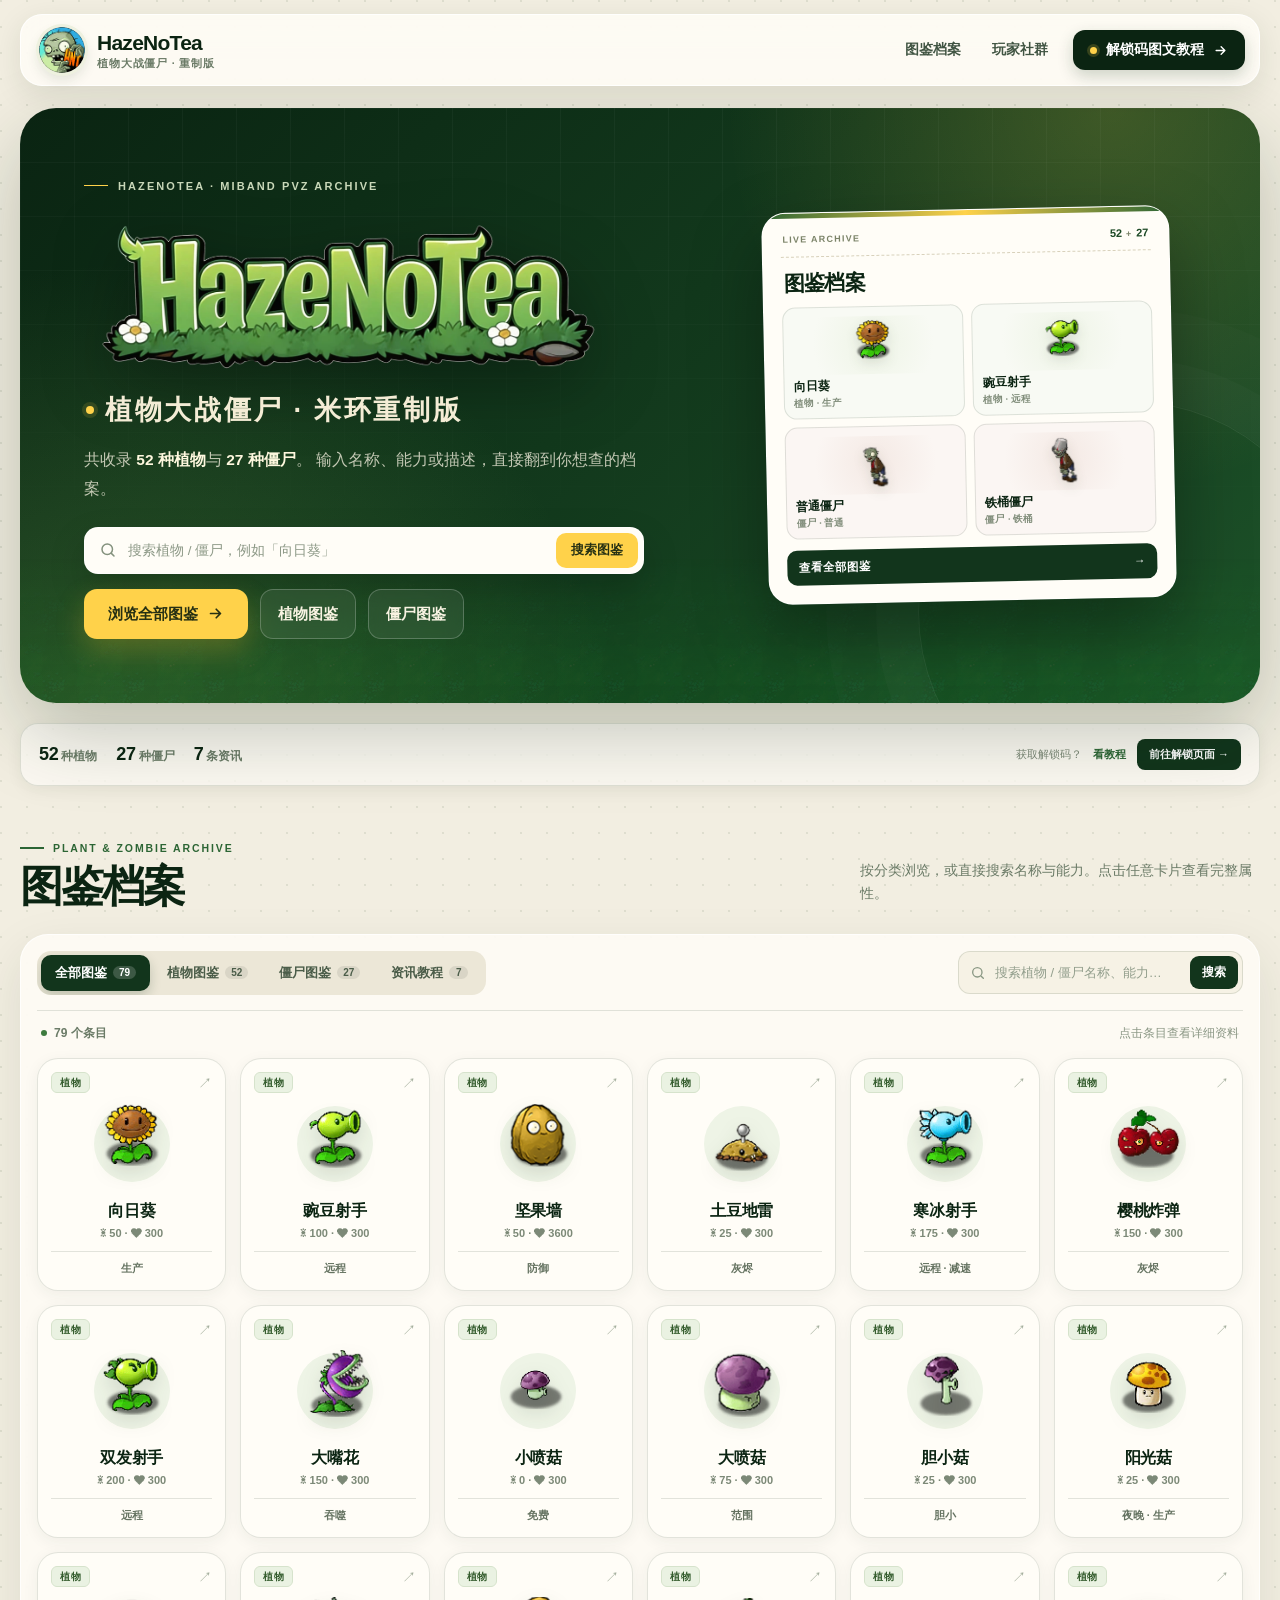
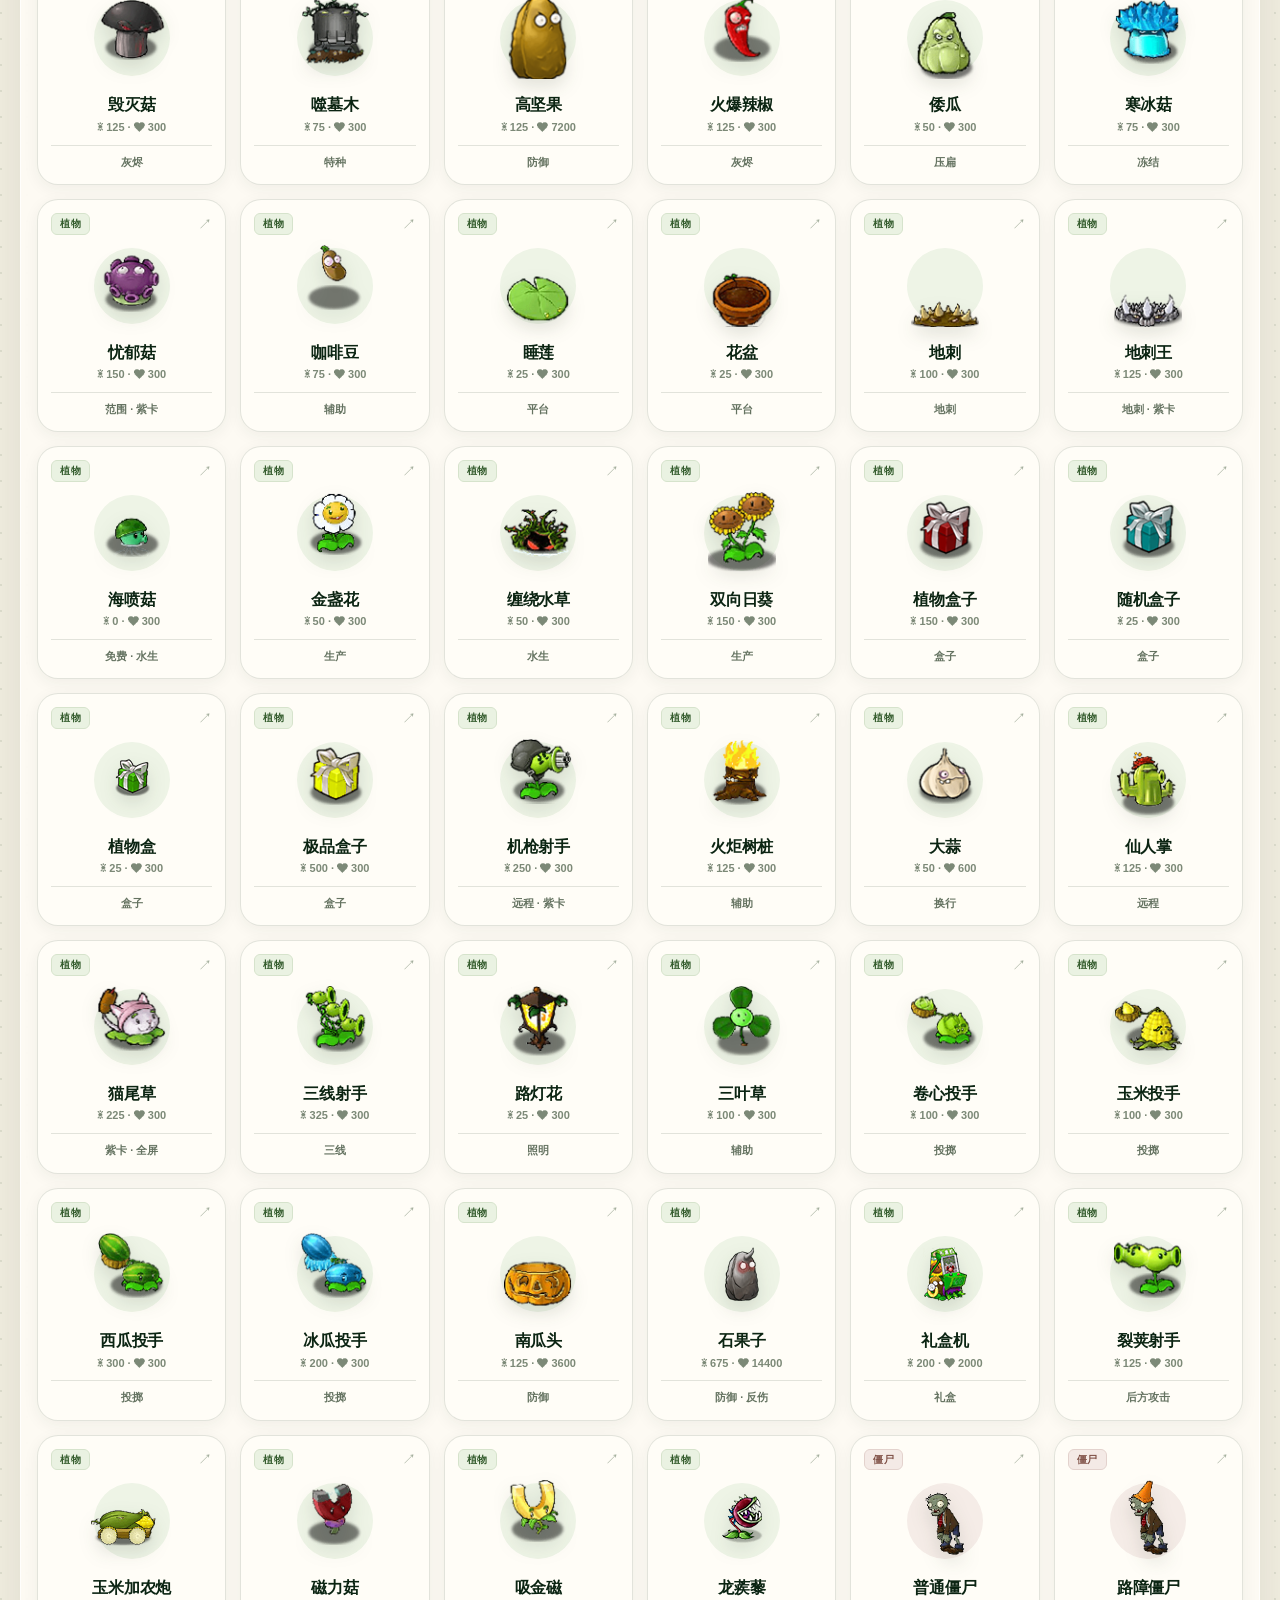
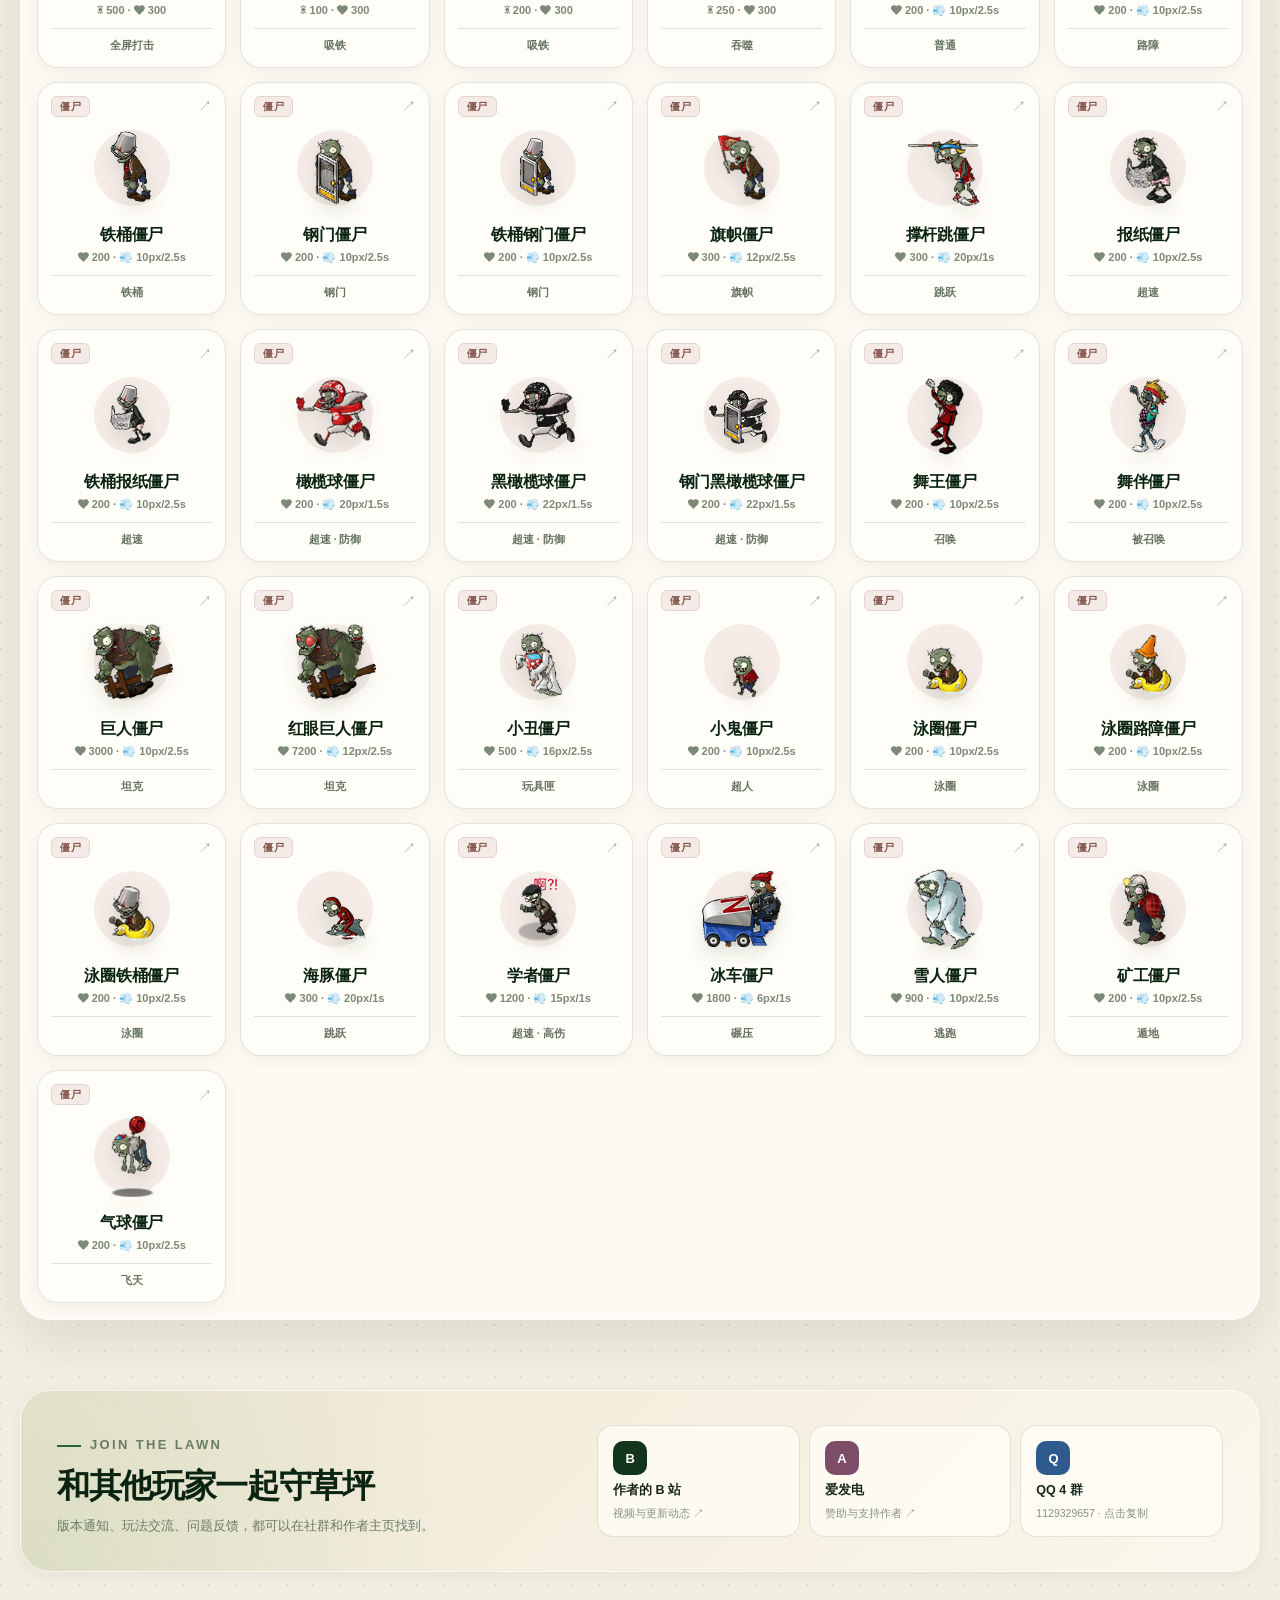
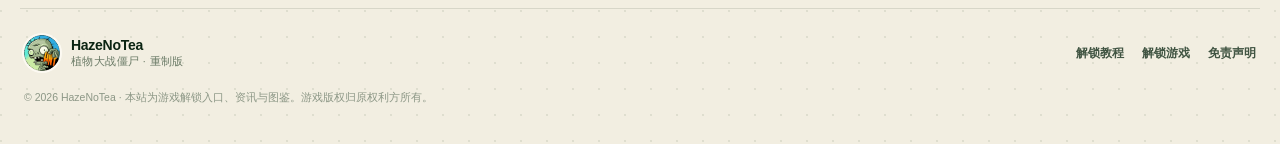
==== commit a208510f: "feat: 优化部分文字" ====
--- a/index.html
+++ b/index.html
@@ -61,7 +61,7 @@
                 <a class="nav-link" href="#community">玩家社群</a>
                 <a class="nav-cta" href="post/activateGuide.html" target="_blank" rel="noopener">
                     <span class="nav-cta-dot" aria-hidden="true"></span>
-                    获取解锁码图文教程
+                    解锁码图文教程
                     <svg viewBox="0 0 24 24" fill="none" stroke="currentColor" stroke-width="2.2" stroke-linecap="round" stroke-linejoin="round" aria-hidden="true">
                         <path d="M5 12h14M13 6l6 6-6 6" />
                     </svg>
